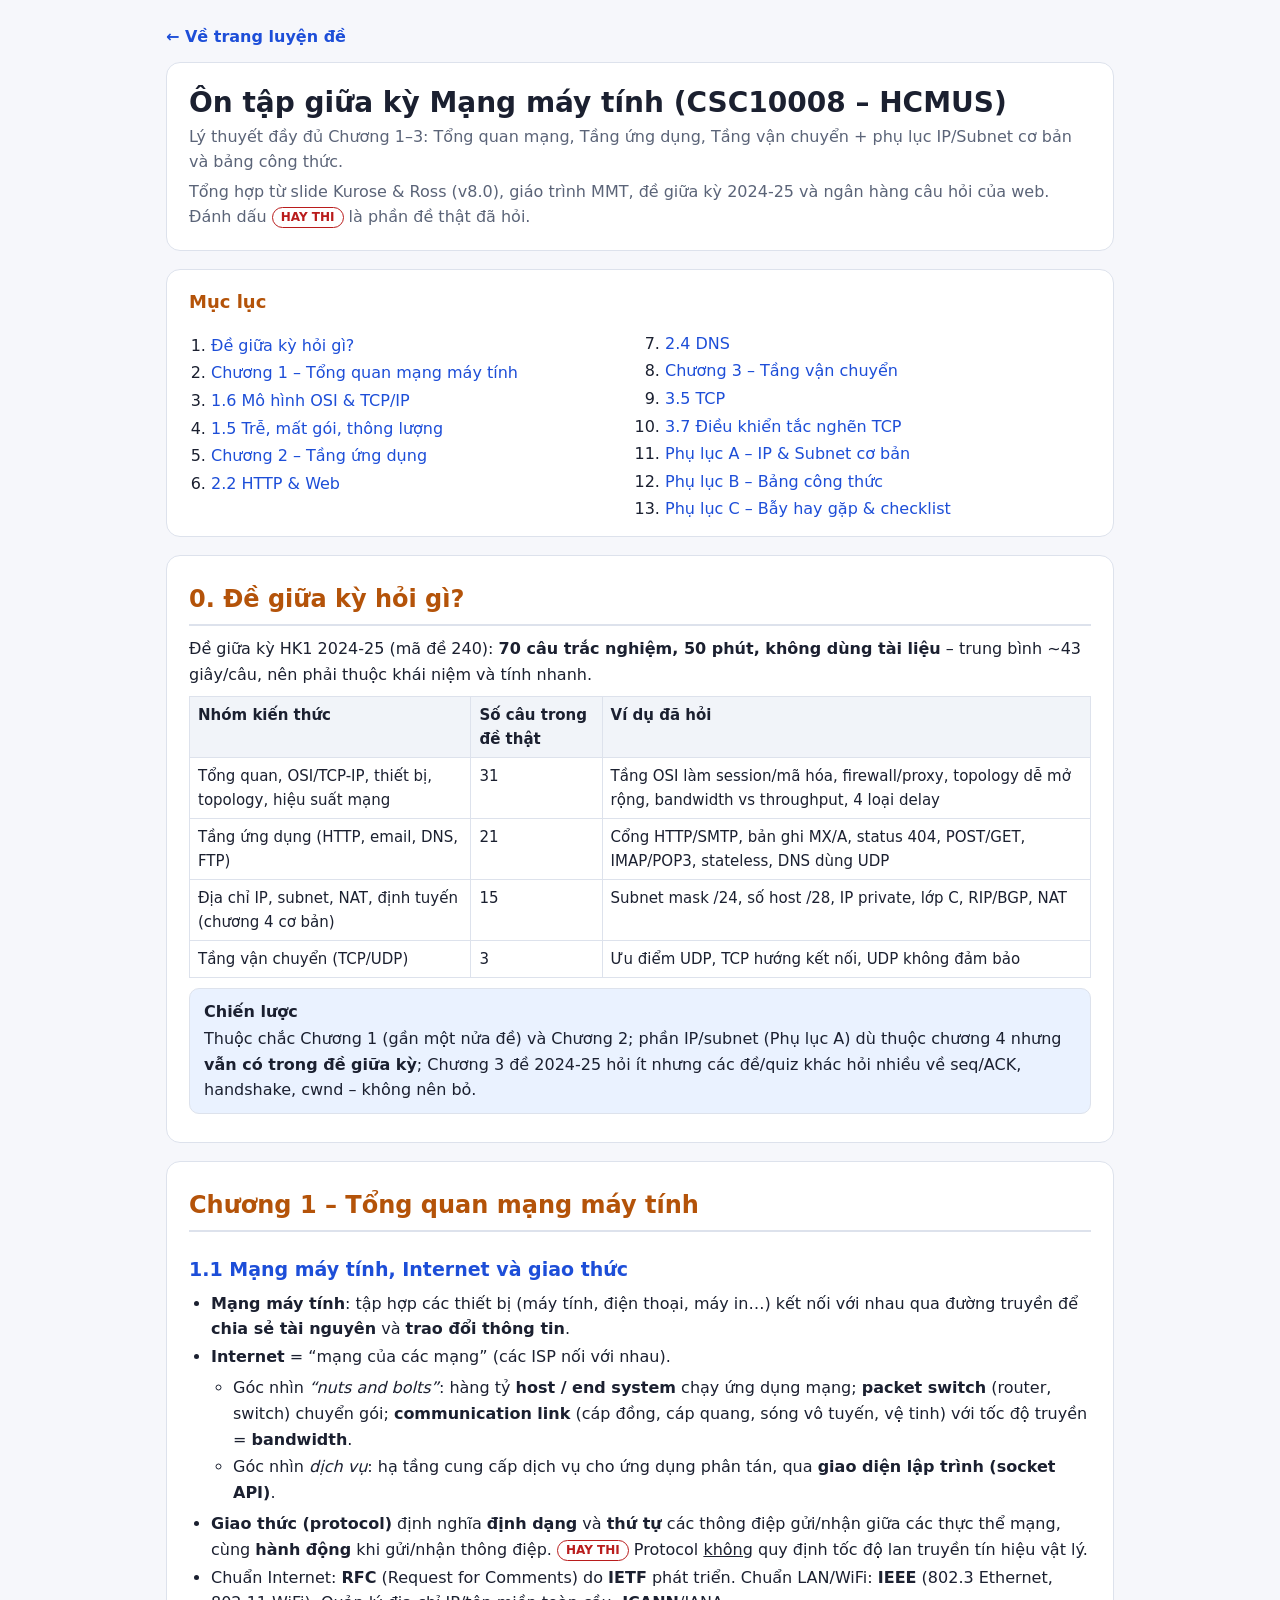
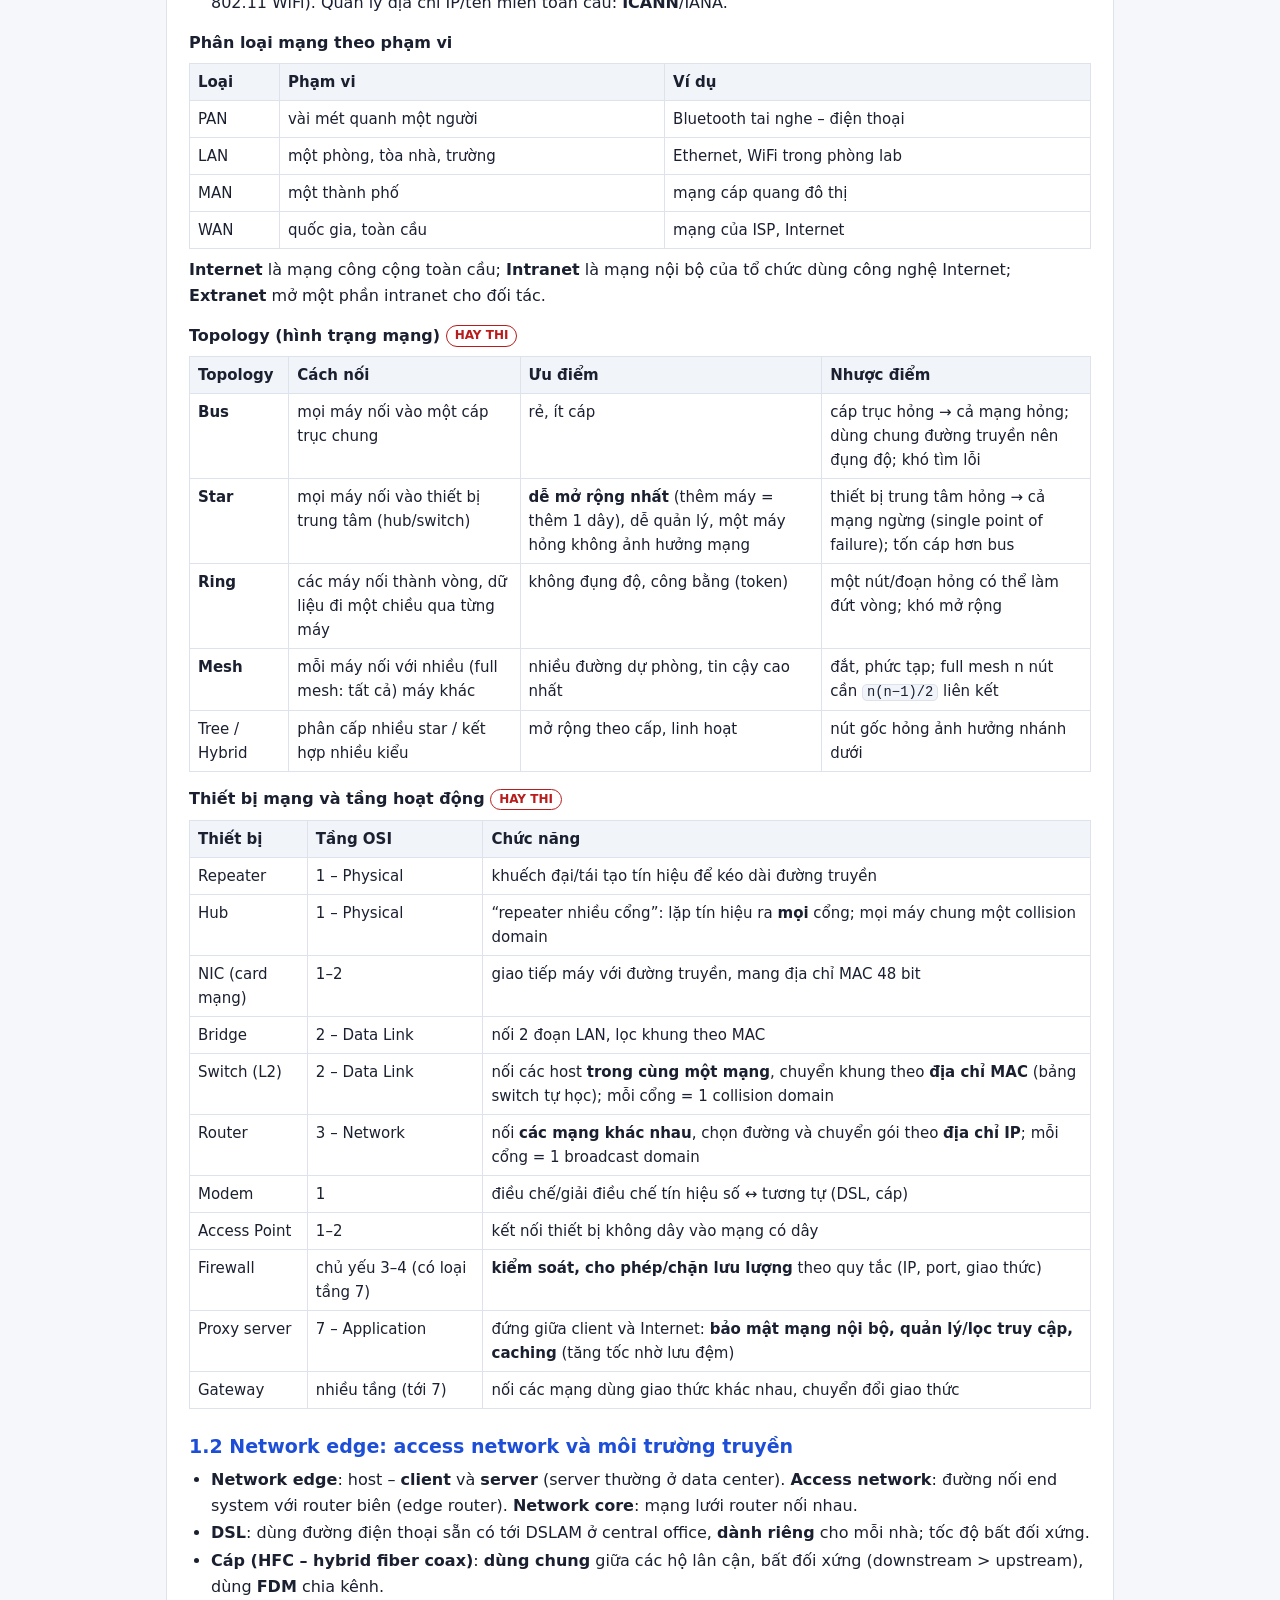
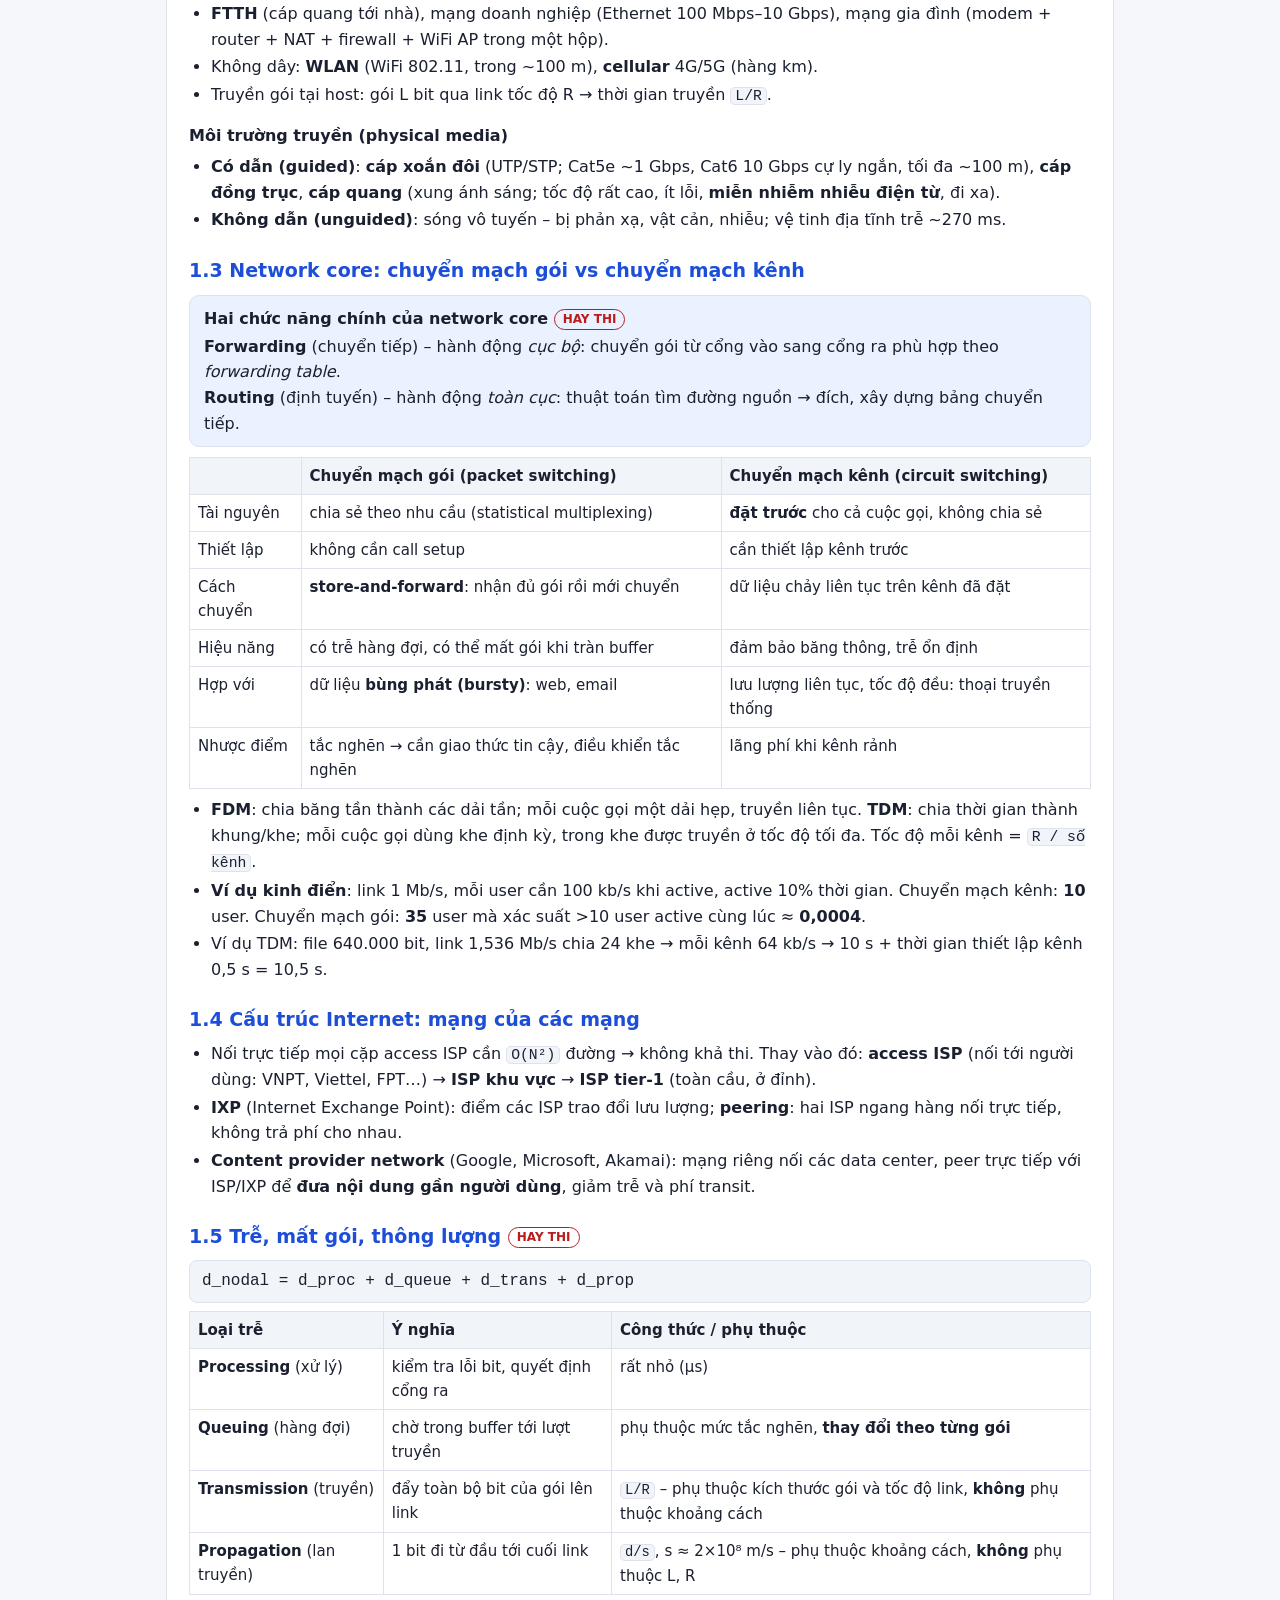
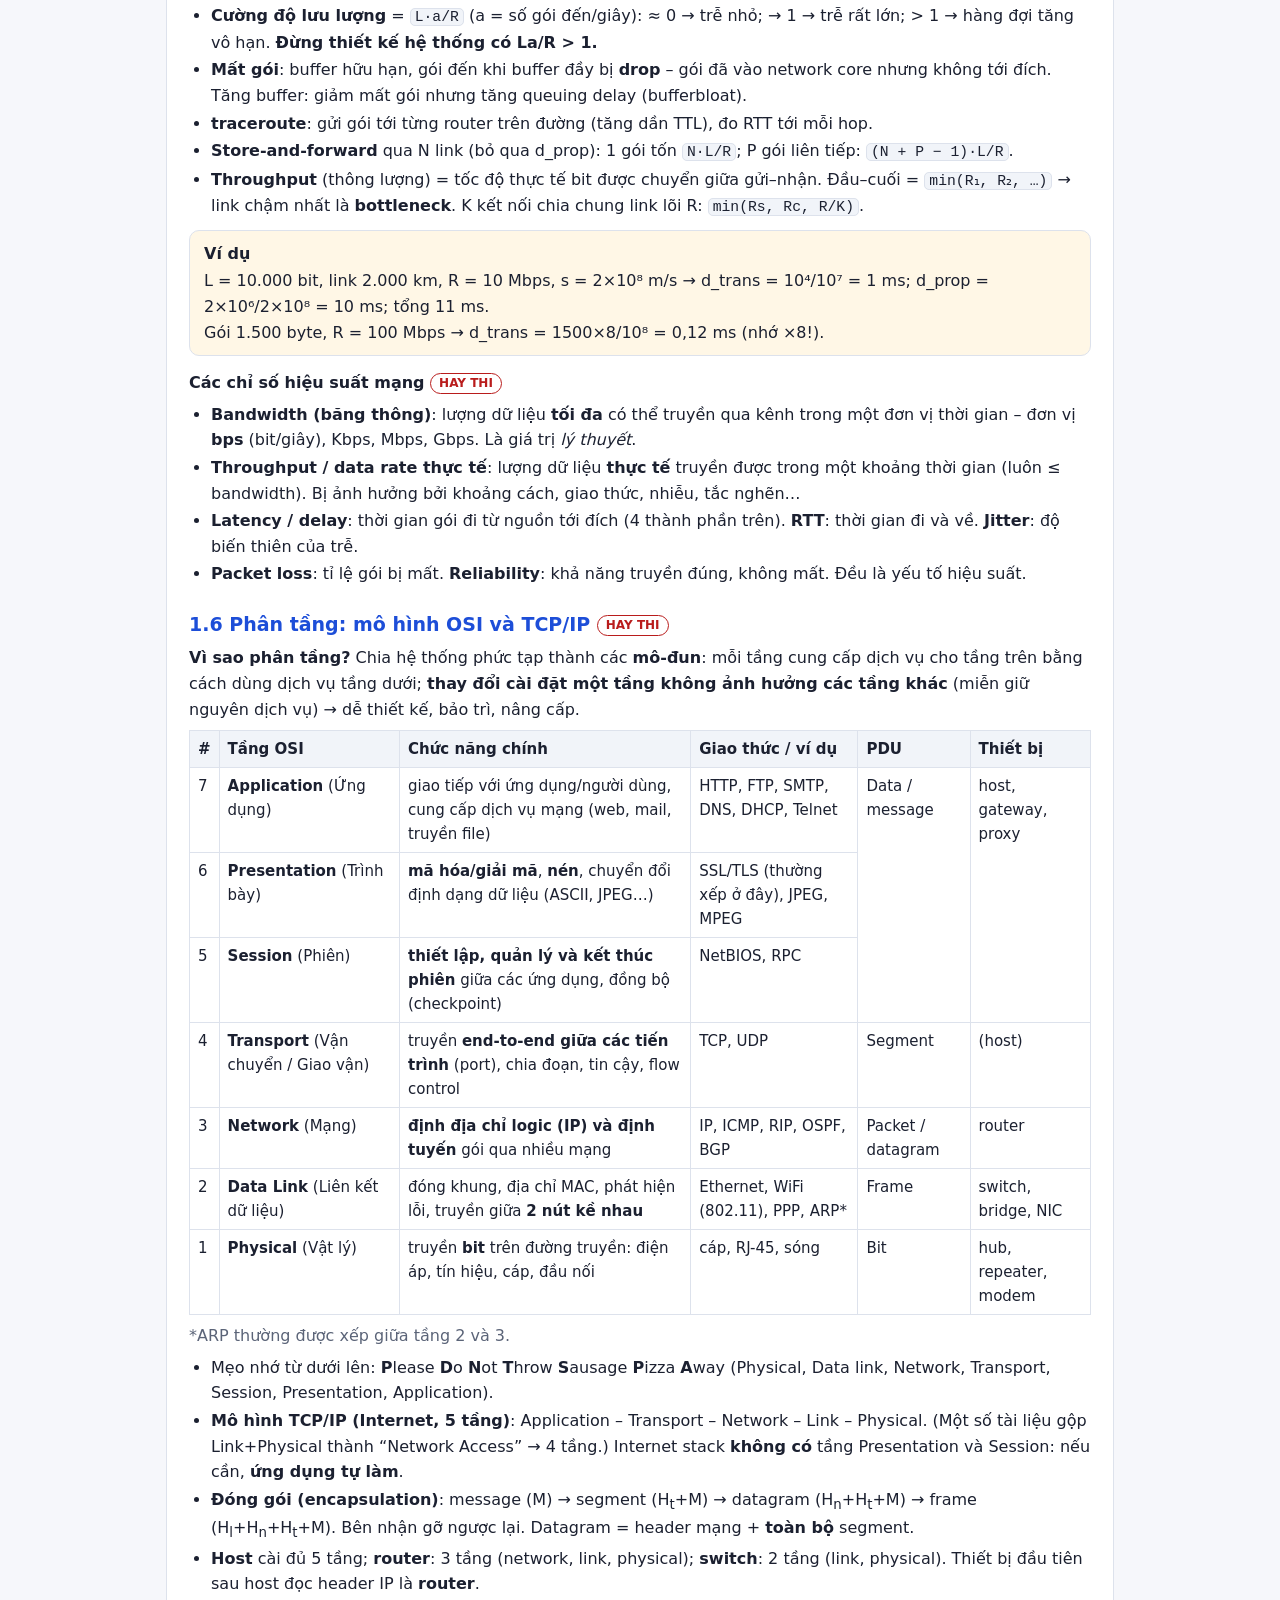
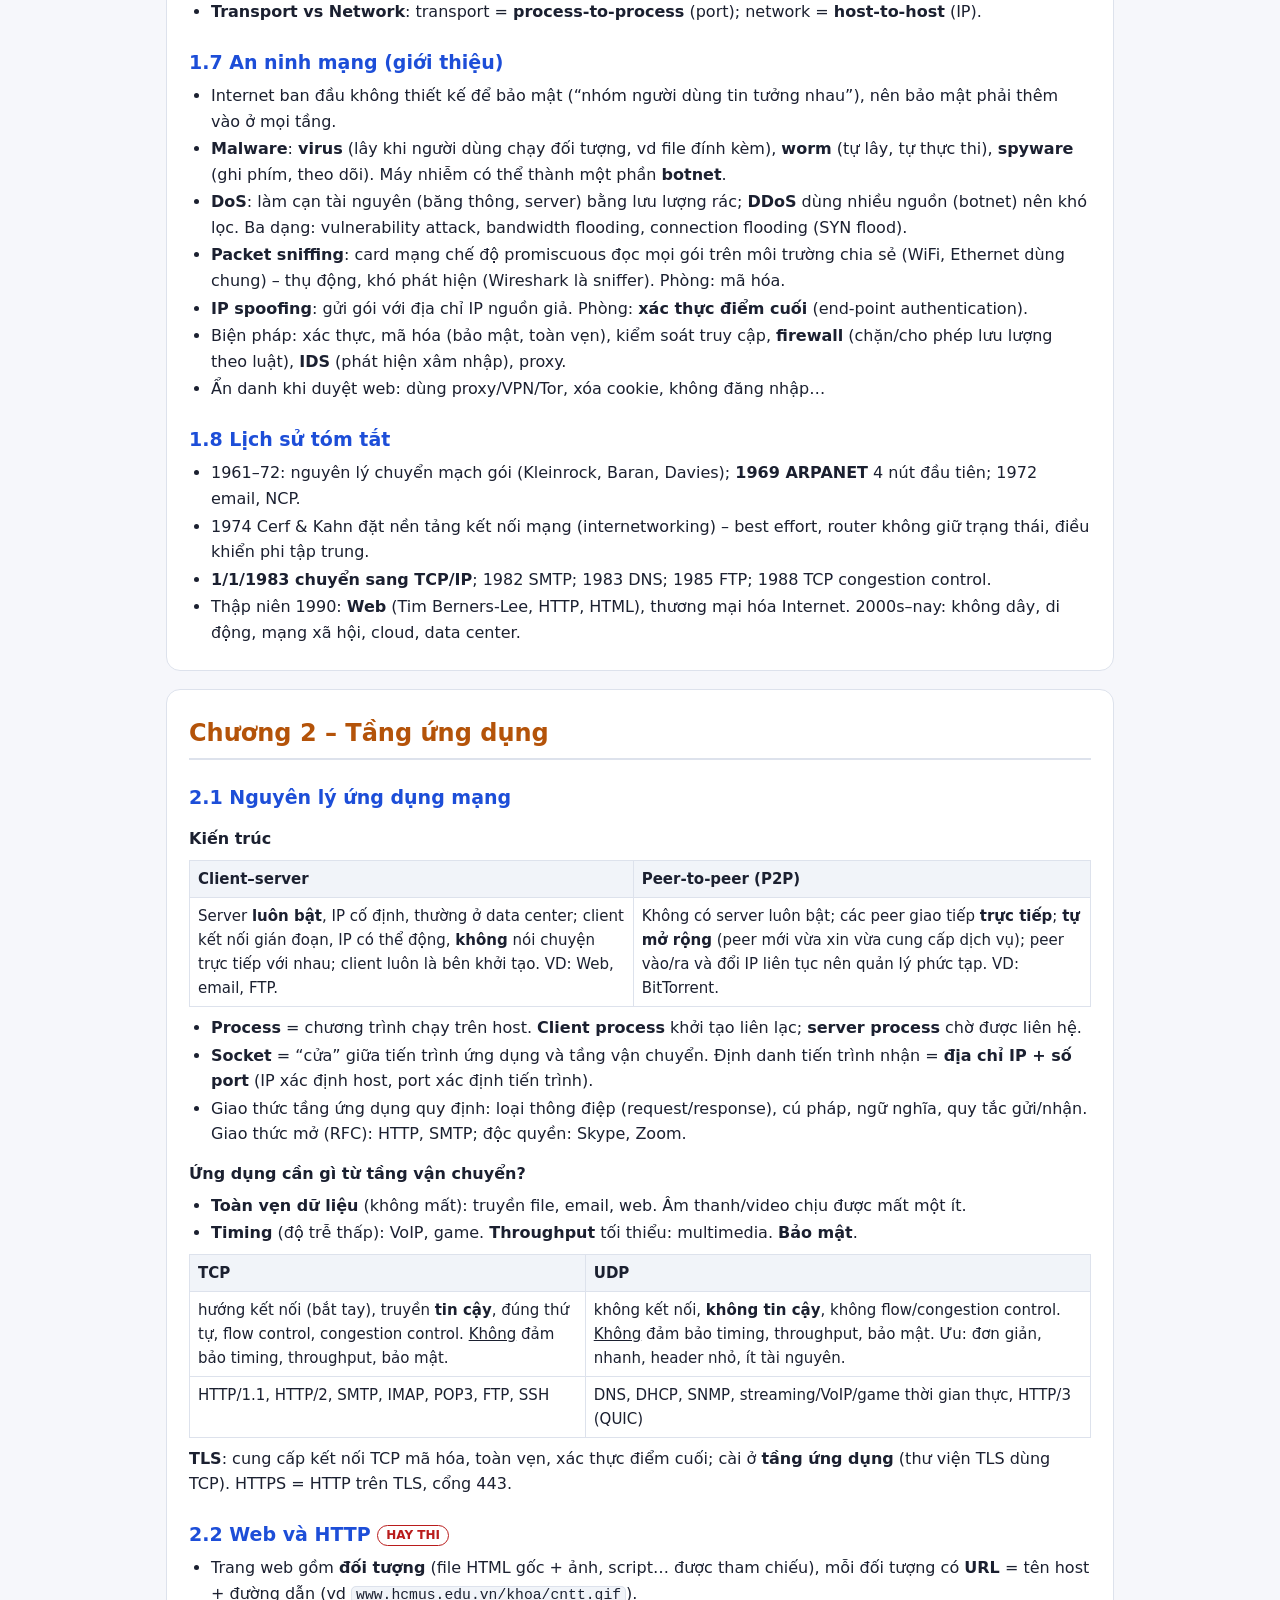
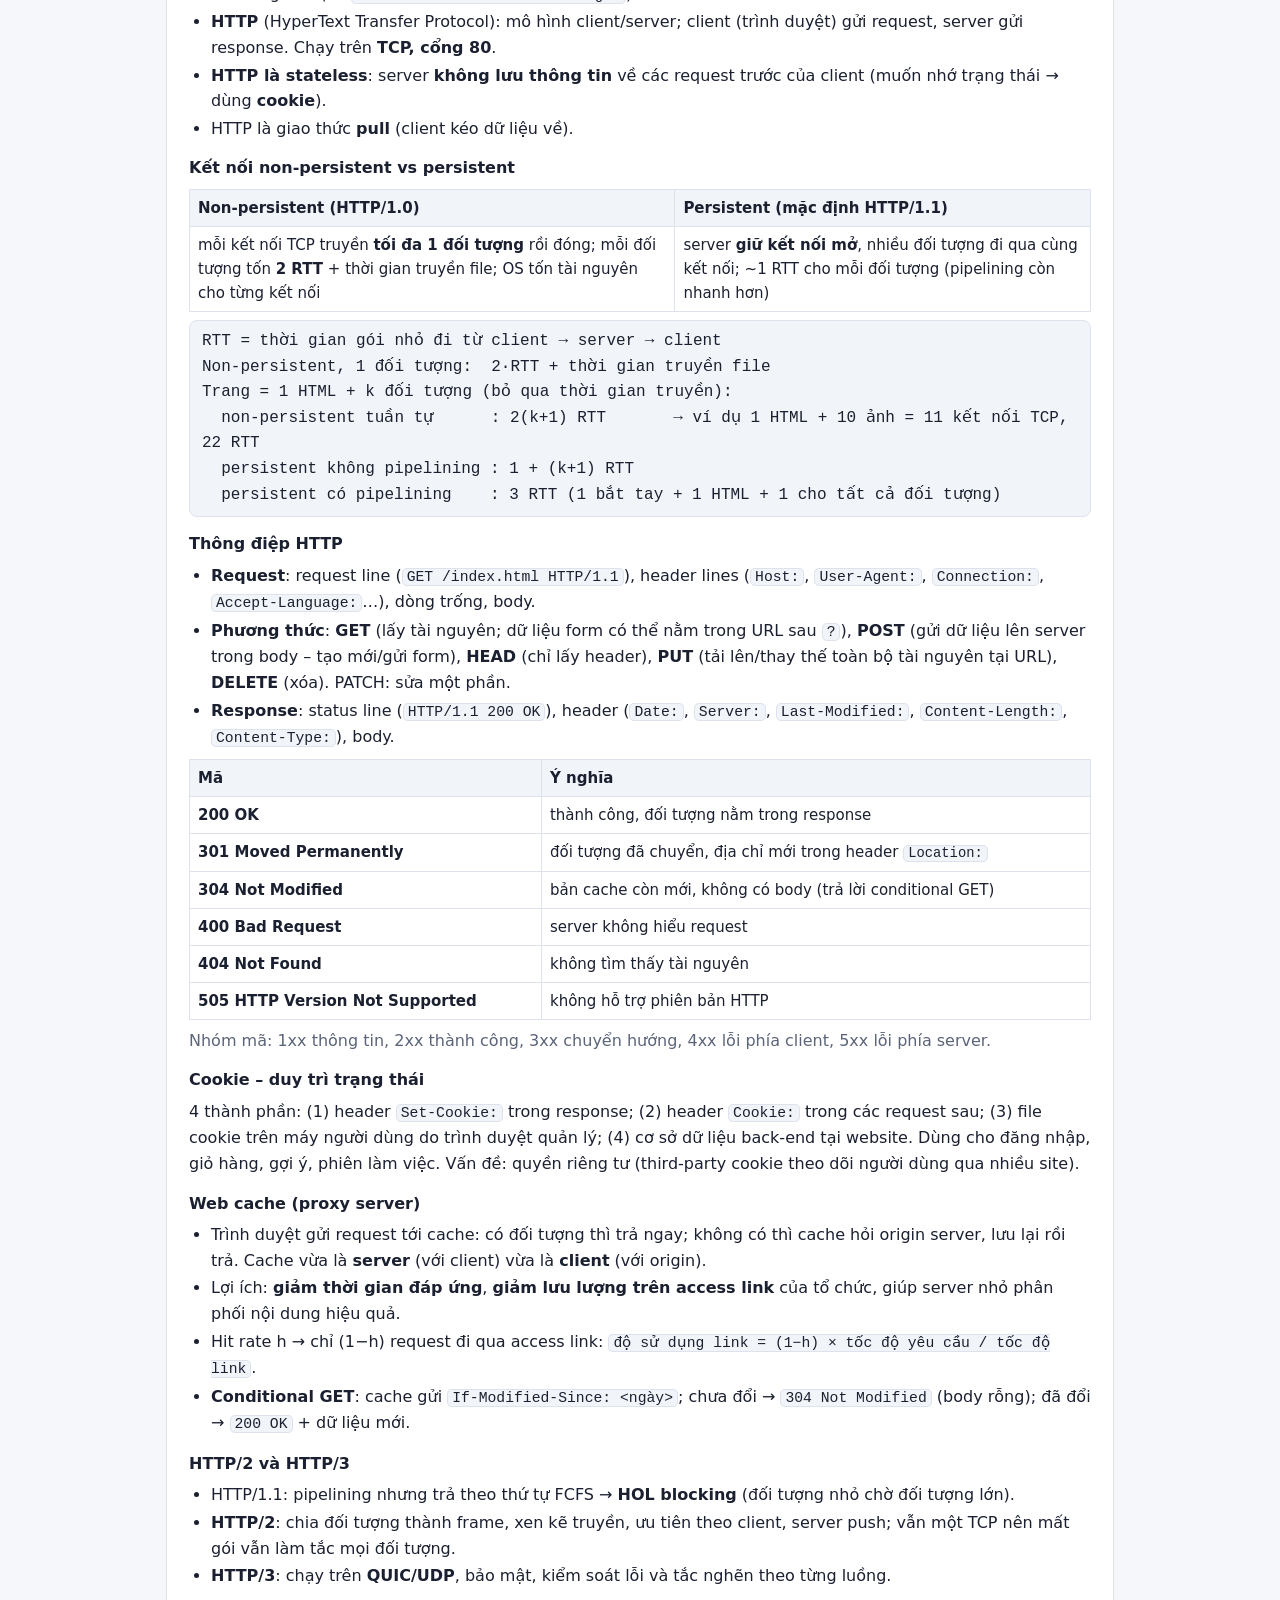
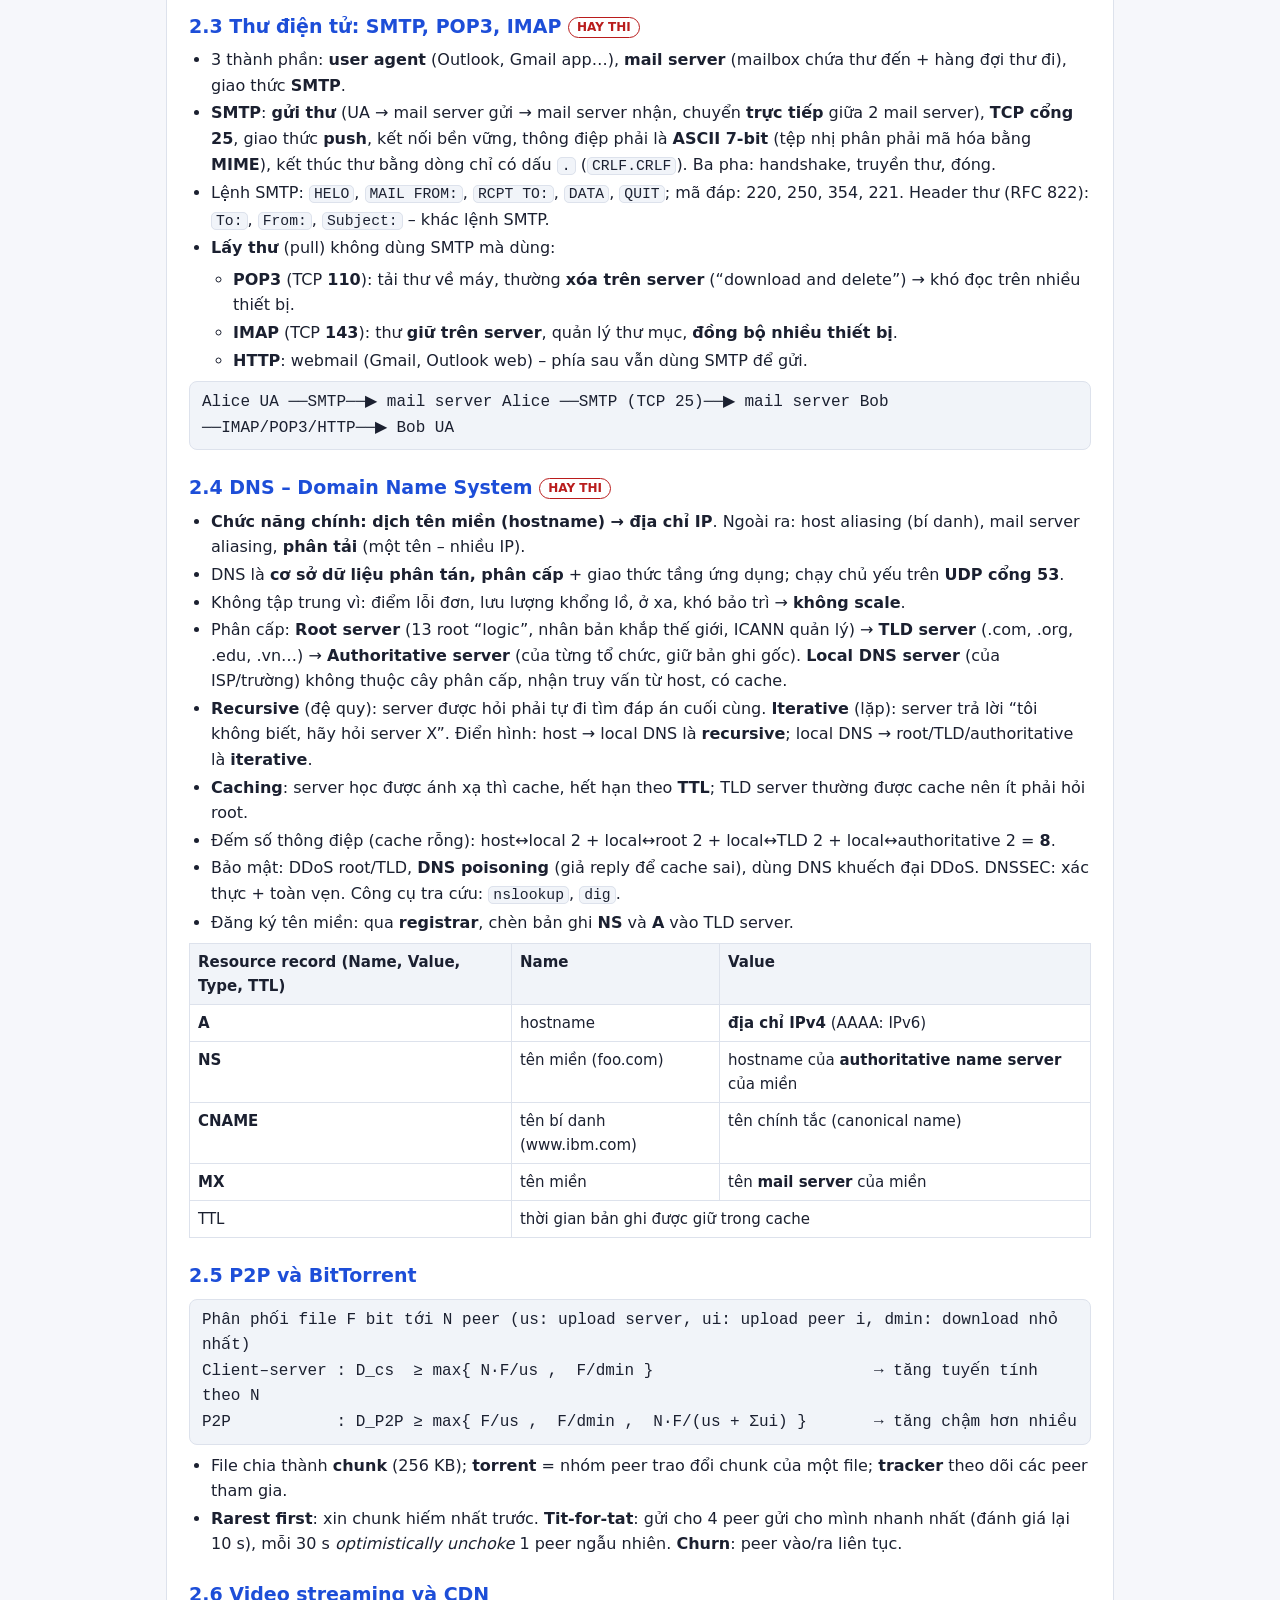
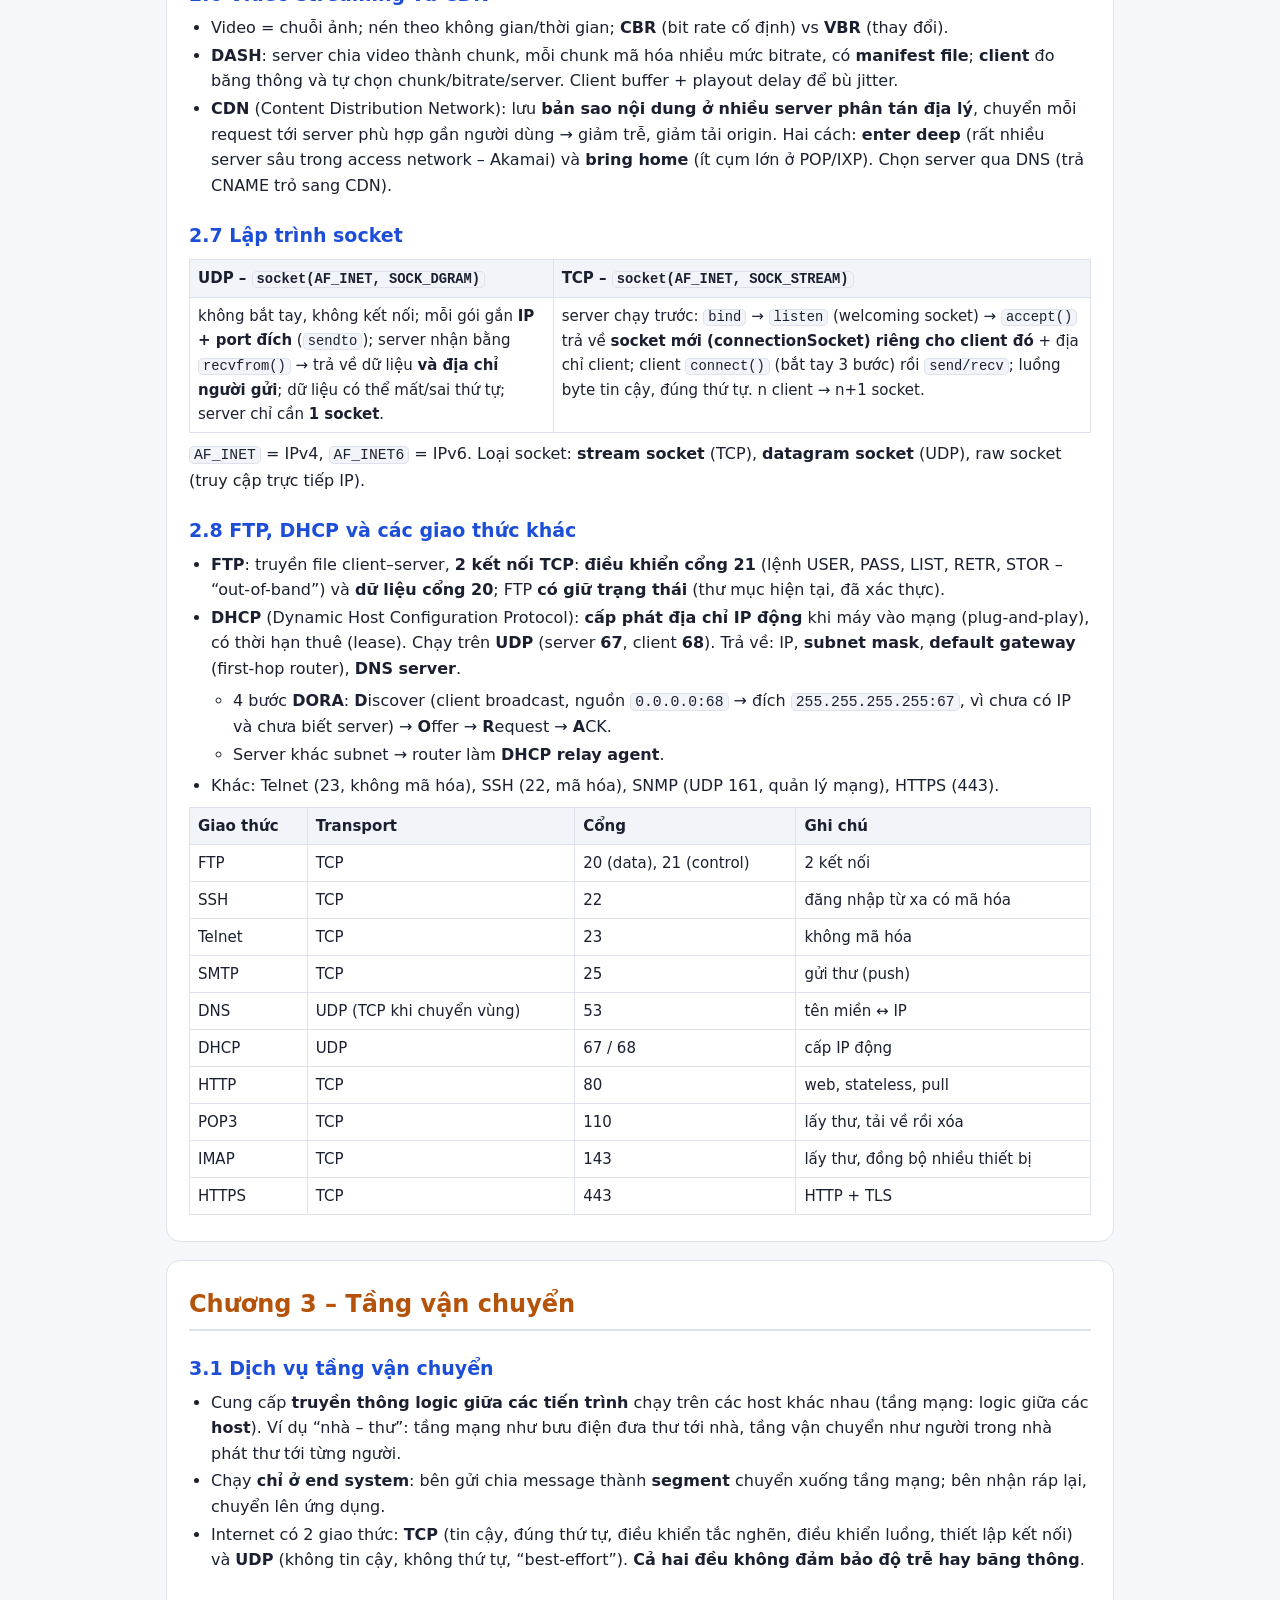
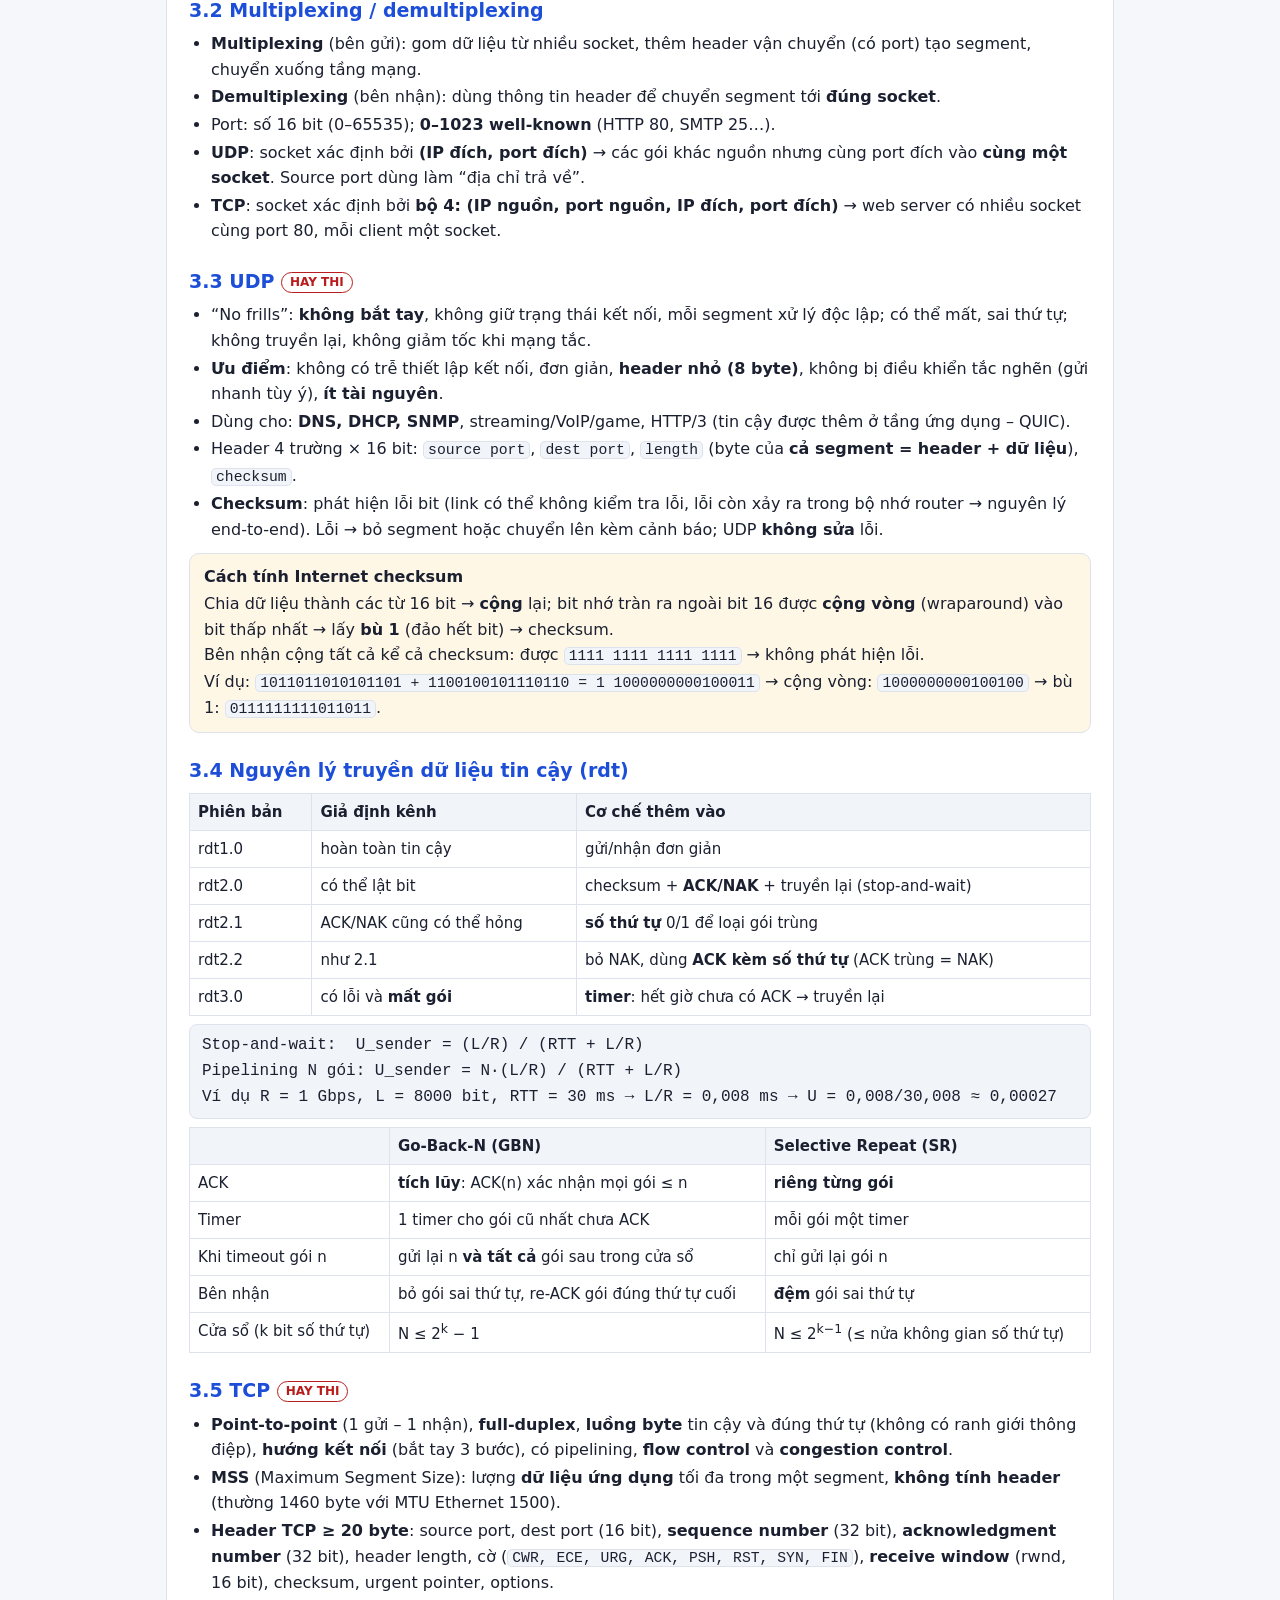
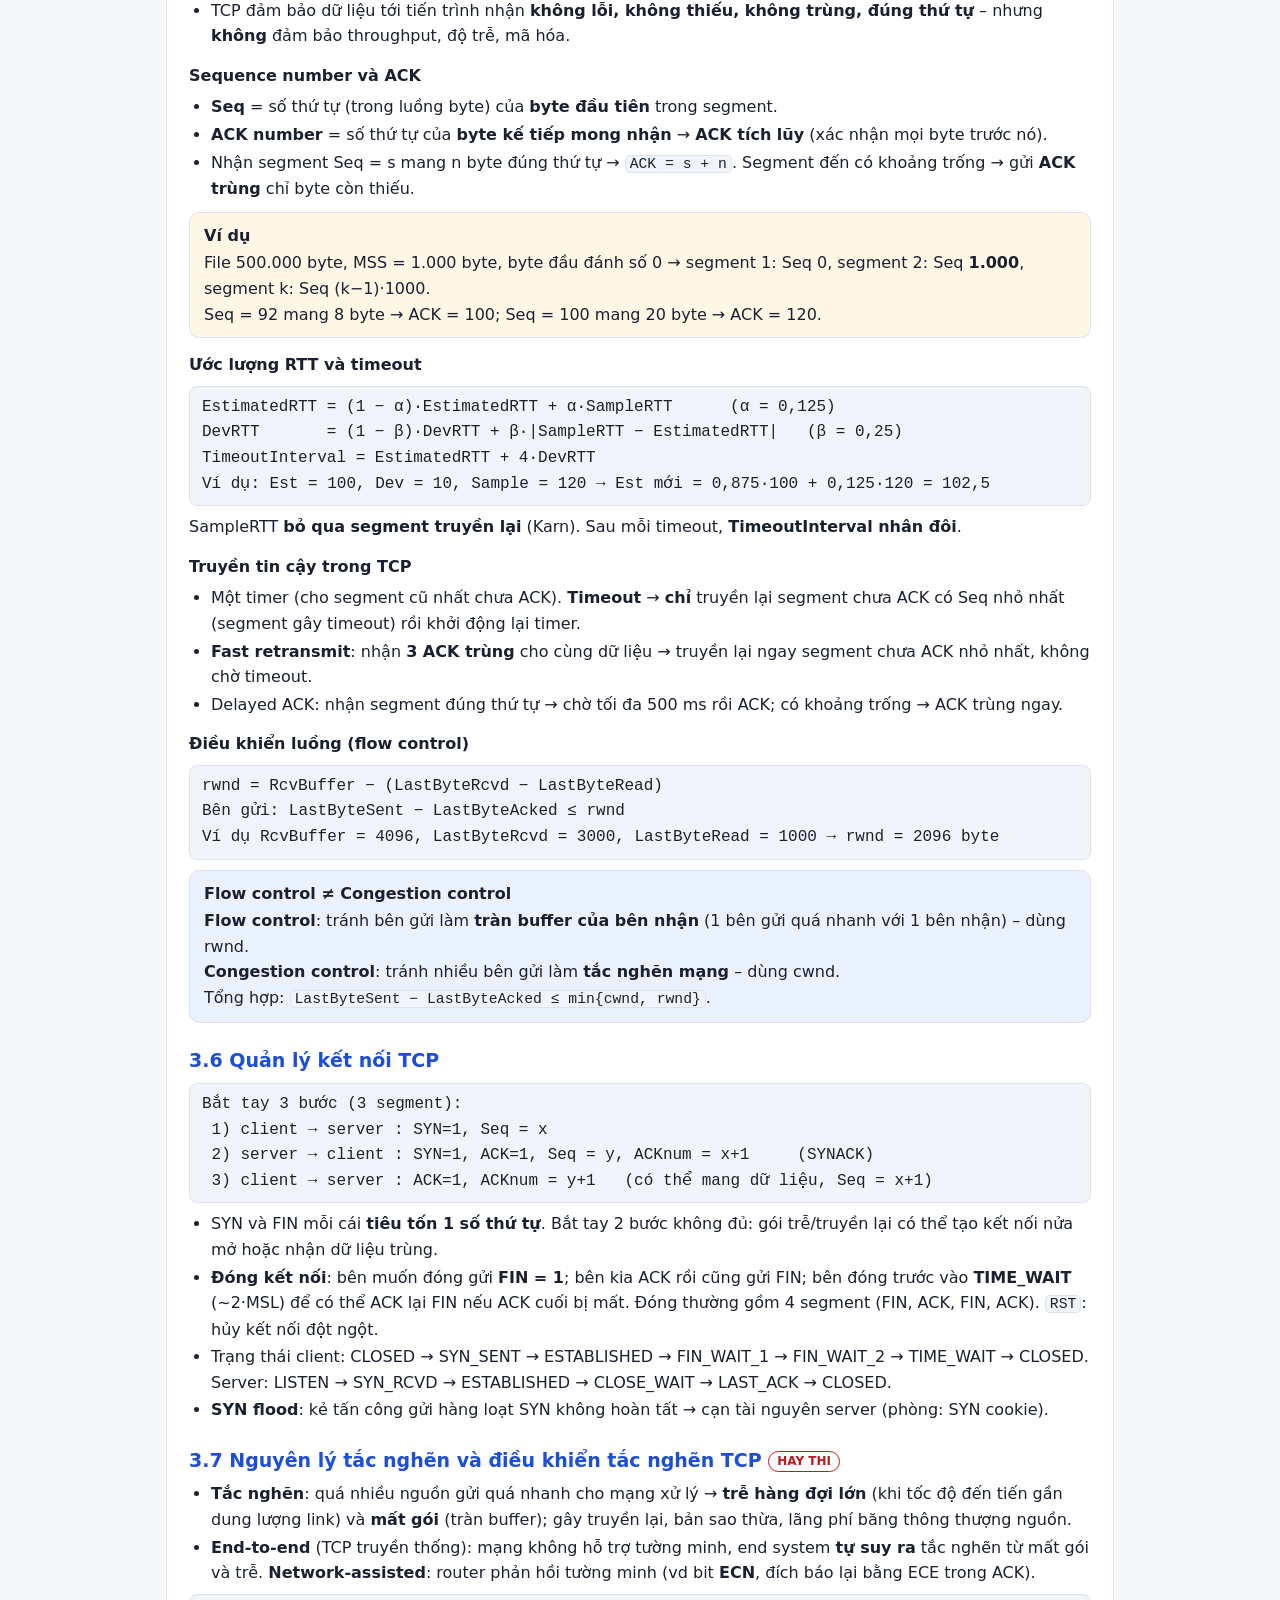
==== on-tap-giua-ky.html @ affc2a2a "Them tai lieu on tap giua ky chuong 1-3 va the mo trong tab Giao trinh Co-Authored-By: Claude Opus 5" ====
<!doctype html>
<html lang="vi">
<head>
<meta charset="utf-8">
<meta name="viewport" content="width=device-width, initial-scale=1">
<title>Ôn tập giữa kỳ Mạng máy tính</title>
<style>
:root {
  --bg: #f6f7fb; --paper: #fff; --ink: #1b2030; --mut: #5b6478; --line: #dde2ec;
  --acc: #b45309; --acc2: #1d4ed8; --ok: #15803d; --bad: #b91c1c; --soft: #f1f4f9; --tip: #fff7e6; --trap: #fdecec; --key: #eaf2ff;
}
@media (prefers-color-scheme: dark) {
  :root:not([data-theme="light"]) {
    --bg: #0b0f18; --paper: #111724; --ink: #e6e9f0; --mut: #9aa3b5; --line: #263044;
    --acc: #f5b54a; --acc2: #7fb0ff; --ok: #4ade80; --bad: #f87171; --soft: #172033; --tip: #2a2213; --trap: #2b1618; --key: #13213a;
  }
}
* { box-sizing: border-box; }
body { margin: 0; background: var(--bg); color: var(--ink); font: 16px/1.6 "Segoe UI", system-ui, -apple-system, Roboto, Arial, sans-serif; }
.wrap { max-width: 980px; margin: 0 auto; padding: 24px 16px 64px; }
header.cover { background: var(--paper); border: 1px solid var(--line); border-radius: 14px; padding: 22px 22px 16px; margin-bottom: 18px; }
header.cover h1 { margin: 0 0 4px; font-size: 28px; line-height: 1.25; }
header.cover p { margin: 4px 0; color: var(--mut); }
.back { display: inline-block; margin-bottom: 12px; color: var(--acc2); text-decoration: none; font-weight: 600; }
nav.toc { background: var(--paper); border: 1px solid var(--line); border-radius: 14px; padding: 14px 22px; margin-bottom: 18px; }
nav.toc h2 { margin: 4px 0 8px; font-size: 18px; border: 0; }
nav.toc ol { margin: 0; padding-left: 22px; columns: 2; column-gap: 28px; }
nav.toc li { break-inside: avoid; margin: 2px 0; }
nav.toc a { color: var(--acc2); text-decoration: none; }
section.ch { background: var(--paper); border: 1px solid var(--line); border-radius: 14px; padding: 6px 22px 18px; margin-bottom: 18px; }
h2 { font-size: 24px; color: var(--acc); border-bottom: 2px solid var(--line); padding-bottom: 6px; margin: 18px 0 10px; }
h3 { font-size: 19px; margin: 22px 0 6px; color: var(--acc2); }
h4 { font-size: 16px; margin: 14px 0 4px; }
p { margin: 6px 0; }
ul, ol { margin: 6px 0; padding-left: 22px; }
li { margin: 2px 0; }
code { font-family: Consolas, "Cascadia Mono", monospace; font-size: .92em; background: var(--soft); border: 1px solid var(--line); border-radius: 5px; padding: 0 4px; overflow-wrap: anywhere; }
.box { border-radius: 10px; padding: 10px 14px; margin: 10px 0; border: 1px solid var(--line); }
.box > b:first-child { display: block; margin-bottom: 2px; }
.tip { background: var(--tip); }
.trap { background: var(--trap); }
.key { background: var(--key); }
.f { font-family: Consolas, "Cascadia Mono", monospace; background: var(--soft); border: 1px solid var(--line); border-radius: 8px; padding: 8px 12px; margin: 8px 0; white-space: pre-wrap; overflow-wrap: anywhere; }
.tw { overflow-x: auto; margin: 8px 0; }
table { border-collapse: collapse; width: 100%; font-size: 15px; }
th, td { border: 1px solid var(--line); padding: 6px 8px; text-align: left; vertical-align: top; }
th { background: var(--soft); }
.mut { color: var(--mut); }
.tag { display: inline-block; font-size: 12px; font-weight: 700; border-radius: 999px; padding: 0 8px; border: 1px solid var(--line); background: var(--soft); color: var(--mut); vertical-align: middle; }
.hot { color: var(--bad); border-color: var(--bad); background: transparent; }
@media (max-width: 640px) { nav.toc ol { columns: 1; } header.cover h1 { font-size: 23px; } h2 { font-size: 21px; } section.ch, header.cover, nav.toc { padding-left: 14px; padding-right: 14px; } }
@media print {
  :root { --bg: #fff; --paper: #fff; --ink: #000; --mut: #444; --line: #bbb; --soft: #f3f3f3; --tip: #fff8e8; --trap: #fdeeee; --key: #eef4ff; --acc: #8a3d00; --acc2: #1d3f9e; }
  body { font-size: 12.5px; }
  .wrap { max-width: none; padding: 0; }
  .back { display: none; }
  section.ch, header.cover, nav.toc { border: 0; padding: 0; margin: 0 0 10px; }
  section.ch:not(#de) { break-before: page; }
  h3, h4 { break-after: avoid; }
  .box, .f, tr { break-inside: avoid; }
  thead, th { break-after: avoid; }
}
</style>
</head>
<body>
<div class="wrap">
<a class="back" href="index.html">← Về trang luyện đề</a>
<header class="cover">
  <h1>Ôn tập giữa kỳ Mạng máy tính (CSC10008 – HCMUS)</h1>
  <p>Lý thuyết đầy đủ Chương 1–3: Tổng quan mạng, Tầng ứng dụng, Tầng vận chuyển + phụ lục IP/Subnet cơ bản và bảng công thức.</p>
  <p class="mut">Tổng hợp từ slide Kurose &amp; Ross (v8.0), giáo trình MMT, đề giữa kỳ 2024-25 và ngân hàng câu hỏi của web. Đánh dấu <span class="tag hot">HAY THI</span> là phần đề thật đã hỏi.</p>
</header>

<nav class="toc">
<h2>Mục lục</h2>
<ol>
  <li><a href="#de">Đề giữa kỳ hỏi gì?</a></li>
  <li><a href="#c1">Chương 1 – Tổng quan mạng máy tính</a></li>
  <li><a href="#c1-osi">1.6 Mô hình OSI &amp; TCP/IP</a></li>
  <li><a href="#c1-delay">1.5 Trễ, mất gói, thông lượng</a></li>
  <li><a href="#c2">Chương 2 – Tầng ứng dụng</a></li>
  <li><a href="#c2-http">2.2 HTTP &amp; Web</a></li>
  <li><a href="#c2-dns">2.4 DNS</a></li>
  <li><a href="#c3">Chương 3 – Tầng vận chuyển</a></li>
  <li><a href="#c3-tcp">3.5 TCP</a></li>
  <li><a href="#c3-cc">3.7 Điều khiển tắc nghẽn TCP</a></li>
  <li><a href="#pl-ip">Phụ lục A – IP &amp; Subnet cơ bản</a></li>
  <li><a href="#pl-cong">Phụ lục B – Bảng công thức</a></li>
  <li><a href="#pl-bay">Phụ lục C – Bẫy hay gặp &amp; checklist</a></li>
</ol>
</nav>

<!-- ===================================================== -->
<section class="ch" id="de">
<h2>0. Đề giữa kỳ hỏi gì?</h2>
<p>Đề giữa kỳ HK1 2024-25 (mã đề 240): <b>70 câu trắc nghiệm, 50 phút, không dùng tài liệu</b> – trung bình ~43 giây/câu, nên phải thuộc khái niệm và tính nhanh.</p>
<div class="tw"><table>
<tr><th>Nhóm kiến thức</th><th>Số câu trong đề thật</th><th>Ví dụ đã hỏi</th></tr>
<tr><td>Tổng quan, OSI/TCP-IP, thiết bị, topology, hiệu suất mạng</td><td>31</td><td>Tầng OSI làm session/mã hóa, firewall/proxy, topology dễ mở rộng, bandwidth vs throughput, 4 loại delay</td></tr>
<tr><td>Tầng ứng dụng (HTTP, email, DNS, FTP)</td><td>21</td><td>Cổng HTTP/SMTP, bản ghi MX/A, status 404, POST/GET, IMAP/POP3, stateless, DNS dùng UDP</td></tr>
<tr><td>Địa chỉ IP, subnet, NAT, định tuyến (chương 4 cơ bản)</td><td>15</td><td>Subnet mask /24, số host /28, IP private, lớp C, RIP/BGP, NAT</td></tr>
<tr><td>Tầng vận chuyển (TCP/UDP)</td><td>3</td><td>Ưu điểm UDP, TCP hướng kết nối, UDP không đảm bảo</td></tr>
</table></div>
<div class="box key"><b>Chiến lược</b>Thuộc chắc Chương 1 (gần một nửa đề) và Chương 2; phần IP/subnet (Phụ lục A) dù thuộc chương 4 nhưng <b>vẫn có trong đề giữa kỳ</b>; Chương 3 đề 2024-25 hỏi ít nhưng các đề/quiz khác hỏi nhiều về seq/ACK, handshake, cwnd – không nên bỏ.</div>
</section>

<!-- ===================================================== -->
<section class="ch" id="c1">
<h2>Chương 1 – Tổng quan mạng máy tính</h2>

<h3>1.1 Mạng máy tính, Internet và giao thức</h3>
<ul>
  <li><b>Mạng máy tính</b>: tập hợp các thiết bị (máy tính, điện thoại, máy in…) kết nối với nhau qua đường truyền để <b>chia sẻ tài nguyên</b> và <b>trao đổi thông tin</b>.</li>
  <li><b>Internet</b> = “mạng của các mạng” (các ISP nối với nhau).
    <ul>
      <li>Góc nhìn <i>“nuts and bolts”</i>: hàng tỷ <b>host / end system</b> chạy ứng dụng mạng; <b>packet switch</b> (router, switch) chuyển gói; <b>communication link</b> (cáp đồng, cáp quang, sóng vô tuyến, vệ tinh) với tốc độ truyền = <b>bandwidth</b>.</li>
      <li>Góc nhìn <i>dịch vụ</i>: hạ tầng cung cấp dịch vụ cho ứng dụng phân tán, qua <b>giao diện lập trình (socket API)</b>.</li>
    </ul>
  </li>
  <li><b>Giao thức (protocol)</b> định nghĩa <b>định dạng</b> và <b>thứ tự</b> các thông điệp gửi/nhận giữa các thực thể mạng, cùng <b>hành động</b> khi gửi/nhận thông điệp. <span class="tag hot">HAY THI</span> Protocol <u>không</u> quy định tốc độ lan truyền tín hiệu vật lý.</li>
  <li>Chuẩn Internet: <b>RFC</b> (Request for Comments) do <b>IETF</b> phát triển. Chuẩn LAN/WiFi: <b>IEEE</b> (802.3 Ethernet, 802.11 WiFi). Quản lý địa chỉ IP/tên miền toàn cầu: <b>ICANN</b>/IANA.</li>
</ul>

<h4>Phân loại mạng theo phạm vi</h4>
<div class="tw"><table>
<tr><th>Loại</th><th>Phạm vi</th><th>Ví dụ</th></tr>
<tr><td>PAN</td><td>vài mét quanh một người</td><td>Bluetooth tai nghe – điện thoại</td></tr>
<tr><td>LAN</td><td>một phòng, tòa nhà, trường</td><td>Ethernet, WiFi trong phòng lab</td></tr>
<tr><td>MAN</td><td>một thành phố</td><td>mạng cáp quang đô thị</td></tr>
<tr><td>WAN</td><td>quốc gia, toàn cầu</td><td>mạng của ISP, Internet</td></tr>
</table></div>
<p><b>Internet</b> là mạng công cộng toàn cầu; <b>Intranet</b> là mạng nội bộ của tổ chức dùng công nghệ Internet; <b>Extranet</b> mở một phần intranet cho đối tác.</p>

<h4>Topology (hình trạng mạng) <span class="tag hot">HAY THI</span></h4>
<div class="tw"><table>
<tr><th>Topology</th><th>Cách nối</th><th>Ưu điểm</th><th>Nhược điểm</th></tr>
<tr><td><b>Bus</b></td><td>mọi máy nối vào một cáp trục chung</td><td>rẻ, ít cáp</td><td>cáp trục hỏng → cả mạng hỏng; dùng chung đường truyền nên đụng độ; khó tìm lỗi</td></tr>
<tr><td><b>Star</b></td><td>mọi máy nối vào thiết bị trung tâm (hub/switch)</td><td><b>dễ mở rộng nhất</b> (thêm máy = thêm 1 dây), dễ quản lý, một máy hỏng không ảnh hưởng mạng</td><td>thiết bị trung tâm hỏng → cả mạng ngừng (single point of failure); tốn cáp hơn bus</td></tr>
<tr><td><b>Ring</b></td><td>các máy nối thành vòng, dữ liệu đi một chiều qua từng máy</td><td>không đụng độ, công bằng (token)</td><td>một nút/đoạn hỏng có thể làm đứt vòng; khó mở rộng</td></tr>
<tr><td><b>Mesh</b></td><td>mỗi máy nối với nhiều (full mesh: tất cả) máy khác</td><td>nhiều đường dự phòng, tin cậy cao nhất</td><td>đắt, phức tạp; full mesh n nút cần <code>n(n−1)/2</code> liên kết</td></tr>
<tr><td>Tree / Hybrid</td><td>phân cấp nhiều star / kết hợp nhiều kiểu</td><td>mở rộng theo cấp, linh hoạt</td><td>nút gốc hỏng ảnh hưởng nhánh dưới</td></tr>
</table></div>

<h4>Thiết bị mạng và tầng hoạt động <span class="tag hot">HAY THI</span></h4>
<div class="tw"><table>
<tr><th>Thiết bị</th><th>Tầng OSI</th><th>Chức năng</th></tr>
<tr><td>Repeater</td><td>1 – Physical</td><td>khuếch đại/tái tạo tín hiệu để kéo dài đường truyền</td></tr>
<tr><td>Hub</td><td>1 – Physical</td><td>“repeater nhiều cổng”: lặp tín hiệu ra <b>mọi</b> cổng; mọi máy chung một collision domain</td></tr>
<tr><td>NIC (card mạng)</td><td>1–2</td><td>giao tiếp máy với đường truyền, mang địa chỉ MAC 48 bit</td></tr>
<tr><td>Bridge</td><td>2 – Data Link</td><td>nối 2 đoạn LAN, lọc khung theo MAC</td></tr>
<tr><td>Switch (L2)</td><td>2 – Data Link</td><td>nối các host <b>trong cùng một mạng</b>, chuyển khung theo <b>địa chỉ MAC</b> (bảng switch tự học); mỗi cổng = 1 collision domain</td></tr>
<tr><td>Router</td><td>3 – Network</td><td>nối <b>các mạng khác nhau</b>, chọn đường và chuyển gói theo <b>địa chỉ IP</b>; mỗi cổng = 1 broadcast domain</td></tr>
<tr><td>Modem</td><td>1</td><td>điều chế/giải điều chế tín hiệu số ↔ tương tự (DSL, cáp)</td></tr>
<tr><td>Access Point</td><td>1–2</td><td>kết nối thiết bị không dây vào mạng có dây</td></tr>
<tr><td>Firewall</td><td>chủ yếu 3–4 (có loại tầng 7)</td><td><b>kiểm soát, cho phép/chặn lưu lượng</b> theo quy tắc (IP, port, giao thức)</td></tr>
<tr><td>Proxy server</td><td>7 – Application</td><td>đứng giữa client và Internet: <b>bảo mật mạng nội bộ, quản lý/lọc truy cập, caching</b> (tăng tốc nhờ lưu đệm)</td></tr>
<tr><td>Gateway</td><td>nhiều tầng (tới 7)</td><td>nối các mạng dùng giao thức khác nhau, chuyển đổi giao thức</td></tr>
</table></div>

<h3>1.2 Network edge: access network và môi trường truyền</h3>
<ul>
  <li><b>Network edge</b>: host – <b>client</b> và <b>server</b> (server thường ở data center). <b>Access network</b>: đường nối end system với router biên (edge router). <b>Network core</b>: mạng lưới router nối nhau.</li>
  <li><b>DSL</b>: dùng đường điện thoại sẵn có tới DSLAM ở central office, <b>dành riêng</b> cho mỗi nhà; tốc độ bất đối xứng.</li>
  <li><b>Cáp (HFC – hybrid fiber coax)</b>: <b>dùng chung</b> giữa các hộ lân cận, bất đối xứng (downstream &gt; upstream), dùng <b>FDM</b> chia kênh.</li>
  <li><b>FTTH</b> (cáp quang tới nhà), mạng doanh nghiệp (Ethernet 100 Mbps–10 Gbps), mạng gia đình (modem + router + NAT + firewall + WiFi AP trong một hộp).</li>
  <li>Không dây: <b>WLAN</b> (WiFi 802.11, trong ~100 m), <b>cellular</b> 4G/5G (hàng km).</li>
  <li>Truyền gói tại host: gói L bit qua link tốc độ R → thời gian truyền <code>L/R</code>.</li>
</ul>
<h4>Môi trường truyền (physical media)</h4>
<ul>
  <li><b>Có dẫn (guided)</b>: <b>cáp xoắn đôi</b> (UTP/STP; Cat5e ~1 Gbps, Cat6 10 Gbps cự ly ngắn, tối đa ~100 m), <b>cáp đồng trục</b>, <b>cáp quang</b> (xung ánh sáng; tốc độ rất cao, ít lỗi, <b>miễn nhiễm nhiễu điện từ</b>, đi xa).</li>
  <li><b>Không dẫn (unguided)</b>: sóng vô tuyến – bị phản xạ, vật cản, nhiễu; vệ tinh địa tĩnh trễ ~270 ms.</li>
</ul>

<h3>1.3 Network core: chuyển mạch gói vs chuyển mạch kênh</h3>
<div class="box key"><b>Hai chức năng chính của network core <span class="tag hot">HAY THI</span></b><b>Forwarding</b> (chuyển tiếp) – hành động <i>cục bộ</i>: chuyển gói từ cổng vào sang cổng ra phù hợp theo <i>forwarding table</i>.<br><b>Routing</b> (định tuyến) – hành động <i>toàn cục</i>: thuật toán tìm đường nguồn → đích, xây dựng bảng chuyển tiếp.</div>
<div class="tw"><table>
<tr><th></th><th>Chuyển mạch gói (packet switching)</th><th>Chuyển mạch kênh (circuit switching)</th></tr>
<tr><td>Tài nguyên</td><td>chia sẻ theo nhu cầu (statistical multiplexing)</td><td><b>đặt trước</b> cho cả cuộc gọi, không chia sẻ</td></tr>
<tr><td>Thiết lập</td><td>không cần call setup</td><td>cần thiết lập kênh trước</td></tr>
<tr><td>Cách chuyển</td><td><b>store-and-forward</b>: nhận đủ gói rồi mới chuyển</td><td>dữ liệu chảy liên tục trên kênh đã đặt</td></tr>
<tr><td>Hiệu năng</td><td>có trễ hàng đợi, có thể mất gói khi tràn buffer</td><td>đảm bảo băng thông, trễ ổn định</td></tr>
<tr><td>Hợp với</td><td>dữ liệu <b>bùng phát (bursty)</b>: web, email</td><td>lưu lượng liên tục, tốc độ đều: thoại truyền thống</td></tr>
<tr><td>Nhược điểm</td><td>tắc nghẽn → cần giao thức tin cậy, điều khiển tắc nghẽn</td><td>lãng phí khi kênh rảnh</td></tr>
</table></div>
<ul>
  <li><b>FDM</b>: chia băng tần thành các dải tần; mỗi cuộc gọi một dải hẹp, truyền liên tục. <b>TDM</b>: chia thời gian thành khung/khe; mỗi cuộc gọi dùng khe định kỳ, trong khe được truyền ở tốc độ tối đa. Tốc độ mỗi kênh = <code>R / số kênh</code>.</li>
  <li><b>Ví dụ kinh điển</b>: link 1 Mb/s, mỗi user cần 100 kb/s khi active, active 10% thời gian. Chuyển mạch kênh: <b>10</b> user. Chuyển mạch gói: <b>35</b> user mà xác suất &gt;10 user active cùng lúc ≈ <b>0,0004</b>.</li>
  <li>Ví dụ TDM: file 640.000 bit, link 1,536 Mb/s chia 24 khe → mỗi kênh 64 kb/s → 10 s + thời gian thiết lập kênh 0,5 s = 10,5 s.</li>
</ul>

<h3>1.4 Cấu trúc Internet: mạng của các mạng</h3>
<ul>
  <li>Nối trực tiếp mọi cặp access ISP cần <code>O(N²)</code> đường → không khả thi. Thay vào đó: <b>access ISP</b> (nối tới người dùng: VNPT, Viettel, FPT…) → <b>ISP khu vực</b> → <b>ISP tier-1</b> (toàn cầu, ở đỉnh).</li>
  <li><b>IXP</b> (Internet Exchange Point): điểm các ISP trao đổi lưu lượng; <b>peering</b>: hai ISP ngang hàng nối trực tiếp, không trả phí cho nhau.</li>
  <li><b>Content provider network</b> (Google, Microsoft, Akamai): mạng riêng nối các data center, peer trực tiếp với ISP/IXP để <b>đưa nội dung gần người dùng</b>, giảm trễ và phí transit.</li>
</ul>

<h3 id="c1-delay">1.5 Trễ, mất gói, thông lượng <span class="tag hot">HAY THI</span></h3>
<div class="f">d_nodal = d_proc + d_queue + d_trans + d_prop</div>
<div class="tw"><table>
<tr><th>Loại trễ</th><th>Ý nghĩa</th><th>Công thức / phụ thuộc</th></tr>
<tr><td><b>Processing</b> (xử lý)</td><td>kiểm tra lỗi bit, quyết định cổng ra</td><td>rất nhỏ (µs)</td></tr>
<tr><td><b>Queuing</b> (hàng đợi)</td><td>chờ trong buffer tới lượt truyền</td><td>phụ thuộc mức tắc nghẽn, <b>thay đổi theo từng gói</b></td></tr>
<tr><td><b>Transmission</b> (truyền)</td><td>đẩy toàn bộ bit của gói lên link</td><td><code>L/R</code> – phụ thuộc kích thước gói và tốc độ link, <b>không</b> phụ thuộc khoảng cách</td></tr>
<tr><td><b>Propagation</b> (lan truyền)</td><td>1 bit đi từ đầu tới cuối link</td><td><code>d/s</code>, s ≈ 2×10⁸ m/s – phụ thuộc khoảng cách, <b>không</b> phụ thuộc L, R</td></tr>
</table></div>
<ul>
  <li><b>Cường độ lưu lượng</b> = <code>L·a/R</code> (a = số gói đến/giây): ≈ 0 → trễ nhỏ; → 1 → trễ rất lớn; &gt; 1 → hàng đợi tăng vô hạn. <b>Đừng thiết kế hệ thống có La/R &gt; 1.</b></li>
  <li><b>Mất gói</b>: buffer hữu hạn, gói đến khi buffer đầy bị <b>drop</b> – gói đã vào network core nhưng không tới đích. Tăng buffer: giảm mất gói nhưng tăng queuing delay (bufferbloat).</li>
  <li><b>traceroute</b>: gửi gói tới từng router trên đường (tăng dần TTL), đo RTT tới mỗi hop.</li>
  <li><b>Store-and-forward</b> qua N link (bỏ qua d_prop): 1 gói tốn <code>N·L/R</code>; P gói liên tiếp: <code>(N + P − 1)·L/R</code>.</li>
  <li><b>Throughput</b> (thông lượng) = tốc độ thực tế bit được chuyển giữa gửi–nhận. Đầu–cuối = <code>min(R₁, R₂, …)</code> → link chậm nhất là <b>bottleneck</b>. K kết nối chia chung link lõi R: <code>min(Rs, Rc, R/K)</code>.</li>
</ul>
<div class="box tip"><b>Ví dụ</b>L = 10.000 bit, link 2.000 km, R = 10 Mbps, s = 2×10⁸ m/s → d_trans = 10⁴/10⁷ = 1 ms; d_prop = 2×10⁶/2×10⁸ = 10 ms; tổng 11 ms.<br>Gói 1.500 byte, R = 100 Mbps → d_trans = 1500×8/10⁸ = 0,12 ms (nhớ ×8!).</div>
<h4>Các chỉ số hiệu suất mạng <span class="tag hot">HAY THI</span></h4>
<ul>
  <li><b>Bandwidth (băng thông)</b>: lượng dữ liệu <b>tối đa</b> có thể truyền qua kênh trong một đơn vị thời gian – đơn vị <b>bps</b> (bit/giây), Kbps, Mbps, Gbps. Là giá trị <i>lý thuyết</i>.</li>
  <li><b>Throughput / data rate thực tế</b>: lượng dữ liệu <b>thực tế</b> truyền được trong một khoảng thời gian (luôn ≤ bandwidth). Bị ảnh hưởng bởi khoảng cách, giao thức, nhiễu, tắc nghẽn…</li>
  <li><b>Latency / delay</b>: thời gian gói đi từ nguồn tới đích (4 thành phần trên). <b>RTT</b>: thời gian đi và về. <b>Jitter</b>: độ biến thiên của trễ.</li>
  <li><b>Packet loss</b>: tỉ lệ gói bị mất. <b>Reliability</b>: khả năng truyền đúng, không mất. Đều là yếu tố hiệu suất.</li>
</ul>

<h3 id="c1-osi">1.6 Phân tầng: mô hình OSI và TCP/IP <span class="tag hot">HAY THI</span></h3>
<p><b>Vì sao phân tầng?</b> Chia hệ thống phức tạp thành các <b>mô-đun</b>: mỗi tầng cung cấp dịch vụ cho tầng trên bằng cách dùng dịch vụ tầng dưới; <b>thay đổi cài đặt một tầng không ảnh hưởng các tầng khác</b> (miễn giữ nguyên dịch vụ) → dễ thiết kế, bảo trì, nâng cấp.</p>
<div class="tw"><table>
<tr><th>#</th><th>Tầng OSI</th><th>Chức năng chính</th><th>Giao thức / ví dụ</th><th>PDU</th><th>Thiết bị</th></tr>
<tr><td>7</td><td><b>Application</b> (Ứng dụng)</td><td>giao tiếp với ứng dụng/người dùng, cung cấp dịch vụ mạng (web, mail, truyền file)</td><td>HTTP, FTP, SMTP, DNS, DHCP, Telnet</td><td rowspan="3">Data / message</td><td rowspan="3">host, gateway, proxy</td></tr>
<tr><td>6</td><td><b>Presentation</b> (Trình bày)</td><td><b>mã hóa/giải mã</b>, <b>nén</b>, chuyển đổi định dạng dữ liệu (ASCII, JPEG…)</td><td>SSL/TLS (thường xếp ở đây), JPEG, MPEG</td></tr>
<tr><td>5</td><td><b>Session</b> (Phiên)</td><td><b>thiết lập, quản lý và kết thúc phiên</b> giữa các ứng dụng, đồng bộ (checkpoint)</td><td>NetBIOS, RPC</td></tr>
<tr><td>4</td><td><b>Transport</b> (Vận chuyển / Giao vận)</td><td>truyền <b>end-to-end giữa các tiến trình</b> (port), chia đoạn, tin cậy, flow control</td><td>TCP, UDP</td><td>Segment</td><td>(host)</td></tr>
<tr><td>3</td><td><b>Network</b> (Mạng)</td><td><b>định địa chỉ logic (IP) và định tuyến</b> gói qua nhiều mạng</td><td>IP, ICMP, RIP, OSPF, BGP</td><td>Packet / datagram</td><td>router</td></tr>
<tr><td>2</td><td><b>Data Link</b> (Liên kết dữ liệu)</td><td>đóng khung, địa chỉ MAC, phát hiện lỗi, truyền giữa <b>2 nút kề nhau</b></td><td>Ethernet, WiFi (802.11), PPP, ARP*</td><td>Frame</td><td>switch, bridge, NIC</td></tr>
<tr><td>1</td><td><b>Physical</b> (Vật lý)</td><td>truyền <b>bit</b> trên đường truyền: điện áp, tín hiệu, cáp, đầu nối</td><td>cáp, RJ-45, sóng</td><td>Bit</td><td>hub, repeater, modem</td></tr>
</table></div>
<p class="mut">*ARP thường được xếp giữa tầng 2 và 3.</p>
<ul>
  <li>Mẹo nhớ từ dưới lên: <b>P</b>lease <b>D</b>o <b>N</b>ot <b>T</b>hrow <b>S</b>ausage <b>P</b>izza <b>A</b>way (Physical, Data link, Network, Transport, Session, Presentation, Application).</li>
  <li><b>Mô hình TCP/IP (Internet, 5 tầng)</b>: Application – Transport – Network – Link – Physical. (Một số tài liệu gộp Link+Physical thành “Network Access” → 4 tầng.) Internet stack <b>không có</b> tầng Presentation và Session: nếu cần, <b>ứng dụng tự làm</b>.</li>
  <li><b>Đóng gói (encapsulation)</b>: message (M) → segment (H<sub>t</sub>+M) → datagram (H<sub>n</sub>+H<sub>t</sub>+M) → frame (H<sub>l</sub>+H<sub>n</sub>+H<sub>t</sub>+M). Bên nhận gỡ ngược lại. Datagram = header mạng + <b>toàn bộ</b> segment.</li>
  <li><b>Host</b> cài đủ 5 tầng; <b>router</b>: 3 tầng (network, link, physical); <b>switch</b>: 2 tầng (link, physical). Thiết bị đầu tiên sau host đọc header IP là <b>router</b>.</li>
  <li><b>Transport vs Network</b>: transport = <b>process-to-process</b> (port); network = <b>host-to-host</b> (IP).</li>
</ul>

<h3>1.7 An ninh mạng (giới thiệu)</h3>
<ul>
  <li>Internet ban đầu không thiết kế để bảo mật (“nhóm người dùng tin tưởng nhau”), nên bảo mật phải thêm vào ở mọi tầng.</li>
  <li><b>Malware</b>: <b>virus</b> (lây khi người dùng chạy đối tượng, vd file đính kèm), <b>worm</b> (tự lây, tự thực thi), <b>spyware</b> (ghi phím, theo dõi). Máy nhiễm có thể thành một phần <b>botnet</b>.</li>
  <li><b>DoS</b>: làm cạn tài nguyên (băng thông, server) bằng lưu lượng rác; <b>DDoS</b> dùng nhiều nguồn (botnet) nên khó lọc. Ba dạng: vulnerability attack, bandwidth flooding, connection flooding (SYN flood).</li>
  <li><b>Packet sniffing</b>: card mạng chế độ promiscuous đọc mọi gói trên môi trường chia sẻ (WiFi, Ethernet dùng chung) – thụ động, khó phát hiện (Wireshark là sniffer). Phòng: mã hóa.</li>
  <li><b>IP spoofing</b>: gửi gói với địa chỉ IP nguồn giả. Phòng: <b>xác thực điểm cuối</b> (end-point authentication).</li>
  <li>Biện pháp: xác thực, mã hóa (bảo mật, toàn vẹn), kiểm soát truy cập, <b>firewall</b> (chặn/cho phép lưu lượng theo luật), <b>IDS</b> (phát hiện xâm nhập), proxy.</li>
  <li>Ẩn danh khi duyệt web: dùng proxy/VPN/Tor, xóa cookie, không đăng nhập…</li>
</ul>

<h3>1.8 Lịch sử tóm tắt</h3>
<ul>
  <li>1961–72: nguyên lý chuyển mạch gói (Kleinrock, Baran, Davies); <b>1969 ARPANET</b> 4 nút đầu tiên; 1972 email, NCP.</li>
  <li>1974 Cerf &amp; Kahn đặt nền tảng kết nối mạng (internetworking) – best effort, router không giữ trạng thái, điều khiển phi tập trung.</li>
  <li><b>1/1/1983 chuyển sang TCP/IP</b>; 1982 SMTP; 1983 DNS; 1985 FTP; 1988 TCP congestion control.</li>
  <li>Thập niên 1990: <b>Web</b> (Tim Berners-Lee, HTTP, HTML), thương mại hóa Internet. 2000s–nay: không dây, di động, mạng xã hội, cloud, data center.</li>
</ul>
</section>

<!-- ===================================================== -->
<section class="ch" id="c2">
<h2>Chương 2 – Tầng ứng dụng</h2>

<h3>2.1 Nguyên lý ứng dụng mạng</h3>
<h4>Kiến trúc</h4>
<div class="tw"><table>
<tr><th>Client–server</th><th>Peer-to-peer (P2P)</th></tr>
<tr><td>Server <b>luôn bật</b>, IP cố định, thường ở data center; client kết nối gián đoạn, IP có thể động, <b>không</b> nói chuyện trực tiếp với nhau; client luôn là bên khởi tạo. VD: Web, email, FTP.</td><td>Không có server luôn bật; các peer giao tiếp <b>trực tiếp</b>; <b>tự mở rộng</b> (peer mới vừa xin vừa cung cấp dịch vụ); peer vào/ra và đổi IP liên tục nên quản lý phức tạp. VD: BitTorrent.</td></tr>
</table></div>
<ul>
  <li><b>Process</b> = chương trình chạy trên host. <b>Client process</b> khởi tạo liên lạc; <b>server process</b> chờ được liên hệ.</li>
  <li><b>Socket</b> = “cửa” giữa tiến trình ứng dụng và tầng vận chuyển. Định danh tiến trình nhận = <b>địa chỉ IP + số port</b> (IP xác định host, port xác định tiến trình).</li>
  <li>Giao thức tầng ứng dụng quy định: loại thông điệp (request/response), cú pháp, ngữ nghĩa, quy tắc gửi/nhận. Giao thức mở (RFC): HTTP, SMTP; độc quyền: Skype, Zoom.</li>
</ul>
<h4>Ứng dụng cần gì từ tầng vận chuyển?</h4>
<ul>
  <li><b>Toàn vẹn dữ liệu</b> (không mất): truyền file, email, web. Âm thanh/video chịu được mất một ít.</li>
  <li><b>Timing</b> (độ trễ thấp): VoIP, game. <b>Throughput</b> tối thiểu: multimedia. <b>Bảo mật</b>.</li>
</ul>
<div class="tw"><table>
<tr><th>TCP</th><th>UDP</th></tr>
<tr><td>hướng kết nối (bắt tay), truyền <b>tin cậy</b>, đúng thứ tự, flow control, congestion control. <u>Không</u> đảm bảo timing, throughput, bảo mật.</td><td>không kết nối, <b>không tin cậy</b>, không flow/congestion control. <u>Không</u> đảm bảo timing, throughput, bảo mật. Ưu: đơn giản, nhanh, header nhỏ, ít tài nguyên.</td></tr>
<tr><td>HTTP/1.1, HTTP/2, SMTP, IMAP, POP3, FTP, SSH</td><td>DNS, DHCP, SNMP, streaming/VoIP/game thời gian thực, HTTP/3 (QUIC)</td></tr>
</table></div>
<p><b>TLS</b>: cung cấp kết nối TCP mã hóa, toàn vẹn, xác thực điểm cuối; cài ở <b>tầng ứng dụng</b> (thư viện TLS dùng TCP). HTTPS = HTTP trên TLS, cổng 443.</p>

<h3 id="c2-http">2.2 Web và HTTP <span class="tag hot">HAY THI</span></h3>
<ul>
  <li>Trang web gồm <b>đối tượng</b> (file HTML gốc + ảnh, script… được tham chiếu), mỗi đối tượng có <b>URL</b> = tên host + đường dẫn (vd <code>www.hcmus.edu.vn/khoa/cntt.gif</code>).</li>
  <li><b>HTTP</b> (HyperText Transfer Protocol): mô hình client/server; client (trình duyệt) gửi request, server gửi response. Chạy trên <b>TCP, cổng 80</b>.</li>
  <li><b>HTTP là stateless</b>: server <b>không lưu thông tin</b> về các request trước của client (muốn nhớ trạng thái → dùng <b>cookie</b>).</li>
  <li>HTTP là giao thức <b>pull</b> (client kéo dữ liệu về).</li>
</ul>
<h4>Kết nối non-persistent vs persistent</h4>
<div class="tw"><table>
<tr><th>Non-persistent (HTTP/1.0)</th><th>Persistent (mặc định HTTP/1.1)</th></tr>
<tr><td>mỗi kết nối TCP truyền <b>tối đa 1 đối tượng</b> rồi đóng; mỗi đối tượng tốn <b>2 RTT</b> + thời gian truyền file; OS tốn tài nguyên cho từng kết nối</td><td>server <b>giữ kết nối mở</b>, nhiều đối tượng đi qua cùng kết nối; ~1 RTT cho mỗi đối tượng (pipelining còn nhanh hơn)</td></tr>
</table></div>
<div class="f">RTT = thời gian gói nhỏ đi từ client → server → client
Non-persistent, 1 đối tượng:  2·RTT + thời gian truyền file
Trang = 1 HTML + k đối tượng (bỏ qua thời gian truyền):
  non-persistent tuần tự      : 2(k+1) RTT       → ví dụ 1 HTML + 10 ảnh = 11 kết nối TCP, 22 RTT
  persistent không pipelining : 1 + (k+1) RTT
  persistent có pipelining    : 3 RTT (1 bắt tay + 1 HTML + 1 cho tất cả đối tượng)</div>
<h4>Thông điệp HTTP</h4>
<ul>
  <li><b>Request</b>: request line (<code>GET /index.html HTTP/1.1</code>), header lines (<code>Host:</code>, <code>User-Agent:</code>, <code>Connection:</code>, <code>Accept-Language:</code>…), dòng trống, body.</li>
  <li><b>Phương thức</b>: <b>GET</b> (lấy tài nguyên; dữ liệu form có thể nằm trong URL sau <code>?</code>), <b>POST</b> (gửi dữ liệu lên server trong body – tạo mới/gửi form), <b>HEAD</b> (chỉ lấy header), <b>PUT</b> (tải lên/thay thế toàn bộ tài nguyên tại URL), <b>DELETE</b> (xóa). PATCH: sửa một phần.</li>
  <li><b>Response</b>: status line (<code>HTTP/1.1 200 OK</code>), header (<code>Date:</code>, <code>Server:</code>, <code>Last-Modified:</code>, <code>Content-Length:</code>, <code>Content-Type:</code>), body.</li>
</ul>
<div class="tw"><table>
<tr><th>Mã</th><th>Ý nghĩa</th></tr>
<tr><td><b>200 OK</b></td><td>thành công, đối tượng nằm trong response</td></tr>
<tr><td><b>301 Moved Permanently</b></td><td>đối tượng đã chuyển, địa chỉ mới trong header <code>Location:</code></td></tr>
<tr><td><b>304 Not Modified</b></td><td>bản cache còn mới, không có body (trả lời conditional GET)</td></tr>
<tr><td><b>400 Bad Request</b></td><td>server không hiểu request</td></tr>
<tr><td><b>404 Not Found</b></td><td>không tìm thấy tài nguyên</td></tr>
<tr><td><b>505 HTTP Version Not Supported</b></td><td>không hỗ trợ phiên bản HTTP</td></tr>
</table></div>
<p class="mut">Nhóm mã: 1xx thông tin, 2xx thành công, 3xx chuyển hướng, 4xx lỗi phía client, 5xx lỗi phía server.</p>
<h4>Cookie – duy trì trạng thái</h4>
<p>4 thành phần: (1) header <code>Set-Cookie:</code> trong response; (2) header <code>Cookie:</code> trong các request sau; (3) file cookie trên máy người dùng do trình duyệt quản lý; (4) cơ sở dữ liệu back-end tại website. Dùng cho đăng nhập, giỏ hàng, gợi ý, phiên làm việc. Vấn đề: quyền riêng tư (third-party cookie theo dõi người dùng qua nhiều site).</p>
<h4>Web cache (proxy server)</h4>
<ul>
  <li>Trình duyệt gửi request tới cache: có đối tượng thì trả ngay; không có thì cache hỏi origin server, lưu lại rồi trả. Cache vừa là <b>server</b> (với client) vừa là <b>client</b> (với origin).</li>
  <li>Lợi ích: <b>giảm thời gian đáp ứng</b>, <b>giảm lưu lượng trên access link</b> của tổ chức, giúp server nhỏ phân phối nội dung hiệu quả.</li>
  <li>Hit rate h → chỉ (1−h) request đi qua access link: <code>độ sử dụng link = (1−h) × tốc độ yêu cầu / tốc độ link</code>.</li>
  <li><b>Conditional GET</b>: cache gửi <code>If-Modified-Since: &lt;ngày&gt;</code>; chưa đổi → <code>304 Not Modified</code> (body rỗng); đã đổi → <code>200 OK</code> + dữ liệu mới.</li>
</ul>
<h4>HTTP/2 và HTTP/3</h4>
<ul>
  <li>HTTP/1.1: pipelining nhưng trả theo thứ tự FCFS → <b>HOL blocking</b> (đối tượng nhỏ chờ đối tượng lớn).</li>
  <li><b>HTTP/2</b>: chia đối tượng thành frame, xen kẽ truyền, ưu tiên theo client, server push; vẫn một TCP nên mất gói vẫn làm tắc mọi đối tượng.</li>
  <li><b>HTTP/3</b>: chạy trên <b>QUIC/UDP</b>, bảo mật, kiểm soát lỗi và tắc nghẽn theo từng luồng.</li>
</ul>

<h3>2.3 Thư điện tử: SMTP, POP3, IMAP <span class="tag hot">HAY THI</span></h3>
<ul>
  <li>3 thành phần: <b>user agent</b> (Outlook, Gmail app…), <b>mail server</b> (mailbox chứa thư đến + hàng đợi thư đi), giao thức <b>SMTP</b>.</li>
  <li><b>SMTP</b>: <b>gửi thư</b> (UA → mail server gửi → mail server nhận, chuyển <b>trực tiếp</b> giữa 2 mail server), <b>TCP cổng 25</b>, giao thức <b>push</b>, kết nối bền vững, thông điệp phải là <b>ASCII 7-bit</b> (tệp nhị phân phải mã hóa bằng <b>MIME</b>), kết thúc thư bằng dòng chỉ có dấu <code>.</code> (<code>CRLF.CRLF</code>). Ba pha: handshake, truyền thư, đóng.</li>
  <li>Lệnh SMTP: <code>HELO</code>, <code>MAIL FROM:</code>, <code>RCPT TO:</code>, <code>DATA</code>, <code>QUIT</code>; mã đáp: 220, 250, 354, 221. Header thư (RFC 822): <code>To:</code>, <code>From:</code>, <code>Subject:</code> – khác lệnh SMTP.</li>
  <li><b>Lấy thư</b> (pull) không dùng SMTP mà dùng:
    <ul>
      <li><b>POP3</b> (TCP <b>110</b>): tải thư về máy, thường <b>xóa trên server</b> (“download and delete”) → khó đọc trên nhiều thiết bị.</li>
      <li><b>IMAP</b> (TCP <b>143</b>): thư <b>giữ trên server</b>, quản lý thư mục, <b>đồng bộ nhiều thiết bị</b>.</li>
      <li><b>HTTP</b>: webmail (Gmail, Outlook web) – phía sau vẫn dùng SMTP để gửi.</li>
    </ul>
  </li>
</ul>
<div class="f">Alice UA ──SMTP──▶ mail server Alice ──SMTP (TCP 25)──▶ mail server Bob ──IMAP/POP3/HTTP──▶ Bob UA</div>

<h3 id="c2-dns">2.4 DNS – Domain Name System <span class="tag hot">HAY THI</span></h3>
<ul>
  <li><b>Chức năng chính: dịch tên miền (hostname) → địa chỉ IP</b>. Ngoài ra: host aliasing (bí danh), mail server aliasing, <b>phân tải</b> (một tên – nhiều IP).</li>
  <li>DNS là <b>cơ sở dữ liệu phân tán, phân cấp</b> + giao thức tầng ứng dụng; chạy chủ yếu trên <b>UDP cổng 53</b>.</li>
  <li>Không tập trung vì: điểm lỗi đơn, lưu lượng khổng lồ, ở xa, khó bảo trì → <b>không scale</b>.</li>
  <li>Phân cấp: <b>Root server</b> (13 root “logic”, nhân bản khắp thế giới, ICANN quản lý) → <b>TLD server</b> (.com, .org, .edu, .vn…) → <b>Authoritative server</b> (của từng tổ chức, giữ bản ghi gốc). <b>Local DNS server</b> (của ISP/trường) không thuộc cây phân cấp, nhận truy vấn từ host, có cache.</li>
  <li><b>Recursive</b> (đệ quy): server được hỏi phải tự đi tìm đáp án cuối cùng. <b>Iterative</b> (lặp): server trả lời “tôi không biết, hãy hỏi server X”. Điển hình: host → local DNS là <b>recursive</b>; local DNS → root/TLD/authoritative là <b>iterative</b>.</li>
  <li><b>Caching</b>: server học được ánh xạ thì cache, hết hạn theo <b>TTL</b>; TLD server thường được cache nên ít phải hỏi root.</li>
  <li>Đếm số thông điệp (cache rỗng): host↔local 2 + local↔root 2 + local↔TLD 2 + local↔authoritative 2 = <b>8</b>.</li>
  <li>Bảo mật: DDoS root/TLD, <b>DNS poisoning</b> (giả reply để cache sai), dùng DNS khuếch đại DDoS. DNSSEC: xác thực + toàn vẹn. Công cụ tra cứu: <code>nslookup</code>, <code>dig</code>.</li>
  <li>Đăng ký tên miền: qua <b>registrar</b>, chèn bản ghi <b>NS</b> và <b>A</b> vào TLD server.</li>
</ul>
<div class="tw"><table>
<tr><th>Resource record (Name, Value, Type, TTL)</th><th>Name</th><th>Value</th></tr>
<tr><td><b>A</b></td><td>hostname</td><td><b>địa chỉ IPv4</b> (AAAA: IPv6)</td></tr>
<tr><td><b>NS</b></td><td>tên miền (foo.com)</td><td>hostname của <b>authoritative name server</b> của miền</td></tr>
<tr><td><b>CNAME</b></td><td>tên bí danh (www.ibm.com)</td><td>tên chính tắc (canonical name)</td></tr>
<tr><td><b>MX</b></td><td>tên miền</td><td>tên <b>mail server</b> của miền</td></tr>
<tr><td>TTL</td><td colspan="2">thời gian bản ghi được giữ trong cache</td></tr>
</table></div>

<h3>2.5 P2P và BitTorrent</h3>
<div class="f">Phân phối file F bit tới N peer (us: upload server, ui: upload peer i, dmin: download nhỏ nhất)
Client–server : D_cs  ≥ max{ N·F/us ,  F/dmin }                       → tăng tuyến tính theo N
P2P           : D_P2P ≥ max{ F/us ,  F/dmin ,  N·F/(us + Σui) }       → tăng chậm hơn nhiều</div>
<ul>
  <li>File chia thành <b>chunk</b> (256 KB); <b>torrent</b> = nhóm peer trao đổi chunk của một file; <b>tracker</b> theo dõi các peer tham gia.</li>
  <li><b>Rarest first</b>: xin chunk hiếm nhất trước. <b>Tit-for-tat</b>: gửi cho 4 peer gửi cho mình nhanh nhất (đánh giá lại 10 s), mỗi 30 s <i>optimistically unchoke</i> 1 peer ngẫu nhiên. <b>Churn</b>: peer vào/ra liên tục.</li>
</ul>

<h3>2.6 Video streaming và CDN</h3>
<ul>
  <li>Video = chuỗi ảnh; nén theo không gian/thời gian; <b>CBR</b> (bit rate cố định) vs <b>VBR</b> (thay đổi).</li>
  <li><b>DASH</b>: server chia video thành chunk, mỗi chunk mã hóa nhiều mức bitrate, có <b>manifest file</b>; <b>client</b> đo băng thông và tự chọn chunk/bitrate/server. Client buffer + playout delay để bù jitter.</li>
  <li><b>CDN</b> (Content Distribution Network): lưu <b>bản sao nội dung ở nhiều server phân tán địa lý</b>, chuyển mỗi request tới server phù hợp gần người dùng → giảm trễ, giảm tải origin. Hai cách: <b>enter deep</b> (rất nhiều server sâu trong access network – Akamai) và <b>bring home</b> (ít cụm lớn ở POP/IXP). Chọn server qua DNS (trả CNAME trỏ sang CDN).</li>
</ul>

<h3>2.7 Lập trình socket</h3>
<div class="tw"><table>
<tr><th>UDP – <code>socket(AF_INET, SOCK_DGRAM)</code></th><th>TCP – <code>socket(AF_INET, SOCK_STREAM)</code></th></tr>
<tr><td>không bắt tay, không kết nối; mỗi gói gắn <b>IP + port đích</b> (<code>sendto</code>); server nhận bằng <code>recvfrom()</code> → trả về dữ liệu <b>và địa chỉ người gửi</b>; dữ liệu có thể mất/sai thứ tự; server chỉ cần <b>1 socket</b>.</td><td>server chạy trước: <code>bind</code> → <code>listen</code> (welcoming socket) → <code>accept()</code> trả về <b>socket mới (connectionSocket) riêng cho client đó</b> + địa chỉ client; client <code>connect()</code> (bắt tay 3 bước) rồi <code>send/recv</code>; luồng byte tin cậy, đúng thứ tự. n client → n+1 socket.</td></tr>
</table></div>
<p><code>AF_INET</code> = IPv4, <code>AF_INET6</code> = IPv6. Loại socket: <b>stream socket</b> (TCP), <b>datagram socket</b> (UDP), raw socket (truy cập trực tiếp IP).</p>

<h3>2.8 FTP, DHCP và các giao thức khác</h3>
<ul>
  <li><b>FTP</b>: truyền file client–server, <b>2 kết nối TCP</b>: <b>điều khiển cổng 21</b> (lệnh USER, PASS, LIST, RETR, STOR – “out-of-band”) và <b>dữ liệu cổng 20</b>; FTP <b>có giữ trạng thái</b> (thư mục hiện tại, đã xác thực).</li>
  <li><b>DHCP</b> (Dynamic Host Configuration Protocol): <b>cấp phát địa chỉ IP động</b> khi máy vào mạng (plug-and-play), có thời hạn thuê (lease). Chạy trên <b>UDP</b> (server <b>67</b>, client <b>68</b>). Trả về: IP, <b>subnet mask</b>, <b>default gateway</b> (first-hop router), <b>DNS server</b>.
    <ul>
      <li>4 bước <b>DORA</b>: <b>D</b>iscover (client broadcast, nguồn <code>0.0.0.0:68</code> → đích <code>255.255.255.255:67</code>, vì chưa có IP và chưa biết server) → <b>O</b>ffer → <b>R</b>equest → <b>A</b>CK.</li>
      <li>Server khác subnet → router làm <b>DHCP relay agent</b>.</li>
    </ul>
  </li>
  <li>Khác: Telnet (23, không mã hóa), SSH (22, mã hóa), SNMP (UDP 161, quản lý mạng), HTTPS (443).</li>
</ul>
<div class="tw"><table>
<tr><th>Giao thức</th><th>Transport</th><th>Cổng</th><th>Ghi chú</th></tr>
<tr><td>FTP</td><td>TCP</td><td>20 (data), 21 (control)</td><td>2 kết nối</td></tr>
<tr><td>SSH</td><td>TCP</td><td>22</td><td>đăng nhập từ xa có mã hóa</td></tr>
<tr><td>Telnet</td><td>TCP</td><td>23</td><td>không mã hóa</td></tr>
<tr><td>SMTP</td><td>TCP</td><td>25</td><td>gửi thư (push)</td></tr>
<tr><td>DNS</td><td>UDP (TCP khi chuyển vùng)</td><td>53</td><td>tên miền ↔ IP</td></tr>
<tr><td>DHCP</td><td>UDP</td><td>67 / 68</td><td>cấp IP động</td></tr>
<tr><td>HTTP</td><td>TCP</td><td>80</td><td>web, stateless, pull</td></tr>
<tr><td>POP3</td><td>TCP</td><td>110</td><td>lấy thư, tải về rồi xóa</td></tr>
<tr><td>IMAP</td><td>TCP</td><td>143</td><td>lấy thư, đồng bộ nhiều thiết bị</td></tr>
<tr><td>HTTPS</td><td>TCP</td><td>443</td><td>HTTP + TLS</td></tr>
</table></div>
</section>

<!-- ===================================================== -->
<section class="ch" id="c3">
<h2>Chương 3 – Tầng vận chuyển</h2>

<h3>3.1 Dịch vụ tầng vận chuyển</h3>
<ul>
  <li>Cung cấp <b>truyền thông logic giữa các tiến trình</b> chạy trên các host khác nhau (tầng mạng: logic giữa các <b>host</b>). Ví dụ “nhà – thư”: tầng mạng như bưu điện đưa thư tới nhà, tầng vận chuyển như người trong nhà phát thư tới từng người.</li>
  <li>Chạy <b>chỉ ở end system</b>: bên gửi chia message thành <b>segment</b> chuyển xuống tầng mạng; bên nhận ráp lại, chuyển lên ứng dụng.</li>
  <li>Internet có 2 giao thức: <b>TCP</b> (tin cậy, đúng thứ tự, điều khiển tắc nghẽn, điều khiển luồng, thiết lập kết nối) và <b>UDP</b> (không tin cậy, không thứ tự, “best-effort”). <b>Cả hai đều không đảm bảo độ trễ hay băng thông</b>.</li>
</ul>

<h3>3.2 Multiplexing / demultiplexing</h3>
<ul>
  <li><b>Multiplexing</b> (bên gửi): gom dữ liệu từ nhiều socket, thêm header vận chuyển (có port) tạo segment, chuyển xuống tầng mạng.</li>
  <li><b>Demultiplexing</b> (bên nhận): dùng thông tin header để chuyển segment tới <b>đúng socket</b>.</li>
  <li>Port: số 16 bit (0–65535); <b>0–1023 well-known</b> (HTTP 80, SMTP 25…).</li>
  <li><b>UDP</b>: socket xác định bởi <b>(IP đích, port đích)</b> → các gói khác nguồn nhưng cùng port đích vào <b>cùng một socket</b>. Source port dùng làm “địa chỉ trả về”.</li>
  <li><b>TCP</b>: socket xác định bởi <b>bộ 4: (IP nguồn, port nguồn, IP đích, port đích)</b> → web server có nhiều socket cùng port 80, mỗi client một socket.</li>
</ul>

<h3>3.3 UDP <span class="tag hot">HAY THI</span></h3>
<ul>
  <li>“No frills”: <b>không bắt tay</b>, không giữ trạng thái kết nối, mỗi segment xử lý độc lập; có thể mất, sai thứ tự; không truyền lại, không giảm tốc khi mạng tắc.</li>
  <li><b>Ưu điểm</b>: không có trễ thiết lập kết nối, đơn giản, <b>header nhỏ (8 byte)</b>, không bị điều khiển tắc nghẽn (gửi nhanh tùy ý), <b>ít tài nguyên</b>.</li>
  <li>Dùng cho: <b>DNS, DHCP, SNMP</b>, streaming/VoIP/game, HTTP/3 (tin cậy được thêm ở tầng ứng dụng – QUIC).</li>
  <li>Header 4 trường × 16 bit: <code>source port</code>, <code>dest port</code>, <code>length</code> (byte của <b>cả segment = header + dữ liệu</b>), <code>checksum</code>.</li>
  <li><b>Checksum</b>: phát hiện lỗi bit (link có thể không kiểm tra lỗi, lỗi còn xảy ra trong bộ nhớ router → nguyên lý end-to-end). Lỗi → bỏ segment hoặc chuyển lên kèm cảnh báo; UDP <b>không sửa</b> lỗi.</li>
</ul>
<div class="box tip"><b>Cách tính Internet checksum</b>Chia dữ liệu thành các từ 16 bit → <b>cộng</b> lại; bit nhớ tràn ra ngoài bit 16 được <b>cộng vòng</b> (wraparound) vào bit thấp nhất → lấy <b>bù 1</b> (đảo hết bit) → checksum.<br>Bên nhận cộng tất cả kể cả checksum: được <code>1111 1111 1111 1111</code> → không phát hiện lỗi.<br>Ví dụ: <code>1011011010101101 + 1100100101110110 = 1 1000000000100011</code> → cộng vòng: <code>1000000000100100</code> → bù 1: <code>0111111111011011</code>.</div>

<h3>3.4 Nguyên lý truyền dữ liệu tin cậy (rdt)</h3>
<div class="tw"><table>
<tr><th>Phiên bản</th><th>Giả định kênh</th><th>Cơ chế thêm vào</th></tr>
<tr><td>rdt1.0</td><td>hoàn toàn tin cậy</td><td>gửi/nhận đơn giản</td></tr>
<tr><td>rdt2.0</td><td>có thể lật bit</td><td>checksum + <b>ACK/NAK</b> + truyền lại (stop-and-wait)</td></tr>
<tr><td>rdt2.1</td><td>ACK/NAK cũng có thể hỏng</td><td><b>số thứ tự</b> 0/1 để loại gói trùng</td></tr>
<tr><td>rdt2.2</td><td>như 2.1</td><td>bỏ NAK, dùng <b>ACK kèm số thứ tự</b> (ACK trùng = NAK)</td></tr>
<tr><td>rdt3.0</td><td>có lỗi và <b>mất gói</b></td><td><b>timer</b>: hết giờ chưa có ACK → truyền lại</td></tr>
</table></div>
<div class="f">Stop-and-wait:  U_sender = (L/R) / (RTT + L/R)
Pipelining N gói: U_sender = N·(L/R) / (RTT + L/R)
Ví dụ R = 1 Gbps, L = 8000 bit, RTT = 30 ms → L/R = 0,008 ms → U = 0,008/30,008 ≈ 0,00027</div>
<div class="tw"><table>
<tr><th></th><th>Go-Back-N (GBN)</th><th>Selective Repeat (SR)</th></tr>
<tr><td>ACK</td><td><b>tích lũy</b>: ACK(n) xác nhận mọi gói ≤ n</td><td><b>riêng từng gói</b></td></tr>
<tr><td>Timer</td><td>1 timer cho gói cũ nhất chưa ACK</td><td>mỗi gói một timer</td></tr>
<tr><td>Khi timeout gói n</td><td>gửi lại n <b>và tất cả</b> gói sau trong cửa sổ</td><td>chỉ gửi lại gói n</td></tr>
<tr><td>Bên nhận</td><td>bỏ gói sai thứ tự, re-ACK gói đúng thứ tự cuối</td><td><b>đệm</b> gói sai thứ tự</td></tr>
<tr><td>Cửa sổ (k bit số thứ tự)</td><td>N ≤ 2<sup>k</sup> − 1</td><td>N ≤ 2<sup>k−1</sup> (≤ nửa không gian số thứ tự)</td></tr>
</table></div>

<h3 id="c3-tcp">3.5 TCP <span class="tag hot">HAY THI</span></h3>
<ul>
  <li><b>Point-to-point</b> (1 gửi – 1 nhận), <b>full-duplex</b>, <b>luồng byte</b> tin cậy và đúng thứ tự (không có ranh giới thông điệp), <b>hướng kết nối</b> (bắt tay 3 bước), có pipelining, <b>flow control</b> và <b>congestion control</b>.</li>
  <li><b>MSS</b> (Maximum Segment Size): lượng <b>dữ liệu ứng dụng</b> tối đa trong một segment, <b>không tính header</b> (thường 1460 byte với MTU Ethernet 1500).</li>
  <li><b>Header TCP ≥ 20 byte</b>: source port, dest port (16 bit), <b>sequence number</b> (32 bit), <b>acknowledgment number</b> (32 bit), header length, cờ (<code>CWR, ECE, URG, ACK, PSH, RST, SYN, FIN</code>), <b>receive window</b> (rwnd, 16 bit), checksum, urgent pointer, options.</li>
  <li>TCP đảm bảo dữ liệu tới tiến trình nhận <b>không lỗi, không thiếu, không trùng, đúng thứ tự</b> – nhưng <b>không</b> đảm bảo throughput, độ trễ, mã hóa.</li>
</ul>
<h4>Sequence number và ACK</h4>
<ul>
  <li><b>Seq</b> = số thứ tự (trong luồng byte) của <b>byte đầu tiên</b> trong segment.</li>
  <li><b>ACK number</b> = số thứ tự của <b>byte kế tiếp mong nhận</b> → <b>ACK tích lũy</b> (xác nhận mọi byte trước nó).</li>
  <li>Nhận segment Seq = s mang n byte đúng thứ tự → <code>ACK = s + n</code>. Segment đến có khoảng trống → gửi <b>ACK trùng</b> chỉ byte còn thiếu.</li>
</ul>
<div class="box tip"><b>Ví dụ</b>File 500.000 byte, MSS = 1.000 byte, byte đầu đánh số 0 → segment 1: Seq 0, segment 2: Seq <b>1.000</b>, segment k: Seq (k−1)·1000.<br>Seq = 92 mang 8 byte → ACK = 100; Seq = 100 mang 20 byte → ACK = 120.</div>
<h4>Ước lượng RTT và timeout</h4>
<div class="f">EstimatedRTT = (1 − α)·EstimatedRTT + α·SampleRTT      (α = 0,125)
DevRTT       = (1 − β)·DevRTT + β·|SampleRTT − EstimatedRTT|   (β = 0,25)
TimeoutInterval = EstimatedRTT + 4·DevRTT
Ví dụ: Est = 100, Dev = 10, Sample = 120 → Est mới = 0,875·100 + 0,125·120 = 102,5</div>
<p>SampleRTT <b>bỏ qua segment truyền lại</b> (Karn). Sau mỗi timeout, <b>TimeoutInterval nhân đôi</b>.</p>
<h4>Truyền tin cậy trong TCP</h4>
<ul>
  <li>Một timer (cho segment cũ nhất chưa ACK). <b>Timeout</b> → <b>chỉ</b> truyền lại segment chưa ACK có Seq nhỏ nhất (segment gây timeout) rồi khởi động lại timer.</li>
  <li><b>Fast retransmit</b>: nhận <b>3 ACK trùng</b> cho cùng dữ liệu → truyền lại ngay segment chưa ACK nhỏ nhất, không chờ timeout.</li>
  <li>Delayed ACK: nhận segment đúng thứ tự → chờ tối đa 500 ms rồi ACK; có khoảng trống → ACK trùng ngay.</li>
</ul>
<h4>Điều khiển luồng (flow control)</h4>
<div class="f">rwnd = RcvBuffer − (LastByteRcvd − LastByteRead)
Bên gửi: LastByteSent − LastByteAcked ≤ rwnd
Ví dụ RcvBuffer = 4096, LastByteRcvd = 3000, LastByteRead = 1000 → rwnd = 2096 byte</div>
<div class="box key"><b>Flow control ≠ Congestion control</b><b>Flow control</b>: tránh bên gửi làm <b>tràn buffer của bên nhận</b> (1 bên gửi quá nhanh với 1 bên nhận) – dùng rwnd.<br><b>Congestion control</b>: tránh nhiều bên gửi làm <b>tắc nghẽn mạng</b> – dùng cwnd.<br>Tổng hợp: <code>LastByteSent − LastByteAcked ≤ min{cwnd, rwnd}</code>.</div>

<h3>3.6 Quản lý kết nối TCP</h3>
<div class="f">Bắt tay 3 bước (3 segment):
 1) client → server : SYN=1, Seq = x
 2) server → client : SYN=1, ACK=1, Seq = y, ACKnum = x+1     (SYNACK)
 3) client → server : ACK=1, ACKnum = y+1   (có thể mang dữ liệu, Seq = x+1)</div>
<ul>
  <li>SYN và FIN mỗi cái <b>tiêu tốn 1 số thứ tự</b>. Bắt tay 2 bước không đủ: gói trễ/truyền lại có thể tạo kết nối nửa mở hoặc nhận dữ liệu trùng.</li>
  <li><b>Đóng kết nối</b>: bên muốn đóng gửi <b>FIN = 1</b>; bên kia ACK rồi cũng gửi FIN; bên đóng trước vào <b>TIME_WAIT</b> (~2·MSL) để có thể ACK lại FIN nếu ACK cuối bị mất. Đóng thường gồm 4 segment (FIN, ACK, FIN, ACK). <code>RST</code>: hủy kết nối đột ngột.</li>
  <li>Trạng thái client: CLOSED → SYN_SENT → ESTABLISHED → FIN_WAIT_1 → FIN_WAIT_2 → TIME_WAIT → CLOSED. Server: LISTEN → SYN_RCVD → ESTABLISHED → CLOSE_WAIT → LAST_ACK → CLOSED.</li>
  <li><b>SYN flood</b>: kẻ tấn công gửi hàng loạt SYN không hoàn tất → cạn tài nguyên server (phòng: SYN cookie).</li>
</ul>

<h3>3.7 Nguyên lý tắc nghẽn và điều khiển tắc nghẽn TCP <span class="tag hot" id="c3-cc">HAY THI</span></h3>
<ul>
  <li><b>Tắc nghẽn</b>: quá nhiều nguồn gửi quá nhanh cho mạng xử lý → <b>trễ hàng đợi lớn</b> (khi tốc độ đến tiến gần dung lượng link) và <b>mất gói</b> (tràn buffer); gây truyền lại, bản sao thừa, lãng phí băng thông thượng nguồn.</li>
  <li><b>End-to-end</b> (TCP truyền thống): mạng không hỗ trợ tường minh, end system <b>tự suy ra</b> tắc nghẽn từ mất gói và trễ. <b>Network-assisted</b>: router phản hồi tường minh (vd bit <b>ECN</b>, đích báo lại bằng ECE trong ACK).</li>
</ul>
<div class="f">Tốc độ gửi ≈ cwnd / RTT   (bytes/s)
Slow start          : cwnd bắt đầu 1 MSS, GẤP ĐÔI mỗi RTT (+1 MSS mỗi ACK) đến khi cwnd ≥ ssthresh
Congestion avoidance: cwnd tăng 1 MSS mỗi RTT (tăng tuyến tính – AI)
Timeout             : ssthresh = cwnd/2 ; cwnd = 1 MSS → slow start lại (Tahoe và Reno)
3 ACK trùng (Reno)  : ssthresh = cwnd/2 ; cwnd = ssthresh + 3 MSS → fast recovery → cwnd = ssthresh khi có ACK mới
3 ACK trùng (Tahoe) : cwnd = 1 MSS như timeout
AIMD: tăng cộng (+1 MSS/RTT), giảm nhân (chia đôi) → đồ thị răng cưa
Thông lượng trung bình ≈ 3/4 · W / RTT   (W: cửa sổ lúc mất gói)</div>
<div class="box tip"><b>Ví dụ</b>Slow start từ 1 MSS: 1 → 2 → 4 → 8 → 16 (sau 4 RTT). Nếu cwnd = 16 thì timeout: ssthresh = 8, cwnd = 1 → 1, 2, 4, 8 (slow start) → 9, 10, 11… (congestion avoidance).</div>
<ul>
  <li><b>Công bằng</b>: K kết nối TCP chia chung nút cổ chai R → mỗi kết nối ~ <b>R/K</b>. Ứng dụng mở nhiều kết nối song song được nhiều băng thông hơn; UDP không bị điều khiển tắc nghẽn.</li>
  <li>Biến thể hiện đại: <b>TCP CUBIC</b> (mặc định Linux), delay-based (<b>BBR</b>), ECN. <b>QUIC</b>: giao thức tầng ứng dụng trên UDP (HTTP/3), tích hợp tin cậy, điều khiển tắc nghẽn, bảo mật, nhiều luồng.</li>
</ul>

<h3>3.8 So sánh TCP và UDP</h3>
<div class="tw"><table>
<tr><th>Đặc điểm</th><th>TCP</th><th>UDP</th></tr>
<tr><td>Kết nối</td><td>hướng kết nối (bắt tay 3 bước)</td><td>không kết nối</td></tr>
<tr><td>Tin cậy</td><td>có: ACK, truyền lại, thứ tự, checksum</td><td>không (chỉ checksum phát hiện lỗi)</td></tr>
<tr><td>Thứ tự</td><td>đúng thứ tự</td><td>không đảm bảo</td></tr>
<tr><td>Flow / congestion control</td><td>có (rwnd / cwnd)</td><td>không</td></tr>
<tr><td>Header</td><td>≥ 20 byte</td><td>8 byte</td></tr>
<tr><td>Đơn vị</td><td>luồng byte</td><td>datagram độc lập</td></tr>
<tr><td>Tốc độ / tài nguyên</td><td>chậm hơn, tốn tài nguyên hơn</td><td>nhanh, nhẹ</td></tr>
<tr><td>Ứng dụng</td><td>Web, email, FTP, SSH</td><td>DNS, DHCP, streaming, VoIP, game</td></tr>
</table></div>
</section>

<!-- ===================================================== -->
<section class="ch" id="pl-ip">
<h2>Phụ lục A – IP &amp; Subnet cơ bản (có trong đề giữa kỳ)</h2>
<ul>
  <li><b>IPv4</b>: <b>32 bit</b>, viết dạng thập phân có dấu chấm (dotted-decimal), vd <code>192.168.1.10</code>. <b>IPv6</b>: <b>128 bit</b>, hệ hex, rút gọn bằng <code>::</code> (chỉ một lần) và bỏ số 0 đầu mỗi nhóm. <b>MAC</b>: 48 bit.</li>
  <li><b>Subnet mask / prefix</b>: <code>/x</code> = số bit phần mạng. <code>255.255.255.0 = /24</code>, <code>255.255.0.0 = /16</code>, <code>255.0.0.0 = /8</code>.</li>
  <li><b>Interface</b>: ranh giới giữa host/router và link; router có nhiều interface, mỗi interface một IP. <b>Subnet</b>: các interface cùng prefix, nói chuyện trực tiếp không qua router.</li>
</ul>
<div class="f">Số địa chỉ trong subnet = 2^(32 − x)        Số host dùng được = 2^(32 − x) − 2
Bước nhảy (block size) ở octet có mask m = 256 − m
Địa chỉ mạng = IP AND mask      Broadcast = địa chỉ mạng + block − 1
Chia thành 2^n subnet bằng nhau → mượn n bit: prefix mới = x + n</div>
<div class="tw"><table>
<tr><th>Prefix</th><th>Mask</th><th>Số địa chỉ</th><th>Host dùng được</th></tr>
<tr><td>/24</td><td>255.255.255.0</td><td>256</td><td>254</td></tr>
<tr><td>/25</td><td>255.255.255.128</td><td>128</td><td>126</td></tr>
<tr><td>/26</td><td>255.255.255.192</td><td>64</td><td>62</td></tr>
<tr><td>/27</td><td>255.255.255.224</td><td>32</td><td>30</td></tr>
<tr><td>/28</td><td>255.255.255.240</td><td>16</td><td>14</td></tr>
<tr><td>/29</td><td>255.255.255.248</td><td>8</td><td>6</td></tr>
<tr><td>/30</td><td>255.255.255.252</td><td>4</td><td>2 (link điểm–điểm)</td></tr>
<tr><td>/23, /22, /21, /20</td><td>255.255.254/252/248/240.0</td><td>512 / 1024 / 2048 / 4096</td><td>510 / 1022 / 2046 / 4094</td></tr>
</table></div>
<div class="box tip"><b>Ví dụ nhanh</b><code>192.168.1.70/26</code>: block 64 → mạng <code>.64</code>, broadcast <code>.127</code>, host <code>.65 – .126</code>.<br>Cần 1000 host → /22 (1022 host). Chia /24 thành mask /27 → 8 subnet × 30 host.</div>
<div class="tw"><table>
<tr><th>Lớp</th><th>Octet đầu</th><th>Mask mặc định</th><th>Ghi chú</th></tr>
<tr><td>A</td><td>1 – 126</td><td>/8 (255.0.0.0)</td><td>nhiều host nhất (~16 triệu)</td></tr>
<tr><td>B</td><td>128 – 191</td><td>/16 (255.255.0.0)</td><td></td></tr>
<tr><td>C</td><td>192 – 223</td><td>/24 (255.255.255.0)</td><td>vd 192.168.x.x</td></tr>
<tr><td>D</td><td>224 – 239</td><td>–</td><td>multicast</td></tr>
<tr><td>E</td><td>240 – 255</td><td>–</td><td>dự phòng</td></tr>
</table></div>
<ul>
  <li><b>Private (RFC 1918)</b>: <code>10.0.0.0/8</code>, <code>172.16.0.0/12</code> (172.16–172.31), <code>192.168.0.0/16</code> – không định tuyến trên Internet. VD 172.32.x.x là <b>public</b>.</li>
  <li>Đặc biệt: <code>127.0.0.0/8</code> loopback (127.0.0.1), <code>0.0.0.0</code> “máy này/chưa có IP”, <code>255.255.255.255</code> broadcast, <code>169.254.0.0/16</code> link-local (tự cấp khi không có DHCP).</li>
  <li><b>CIDR</b>: bỏ phân lớp, prefix độ dài tùy ý → tiết kiệm địa chỉ, <b>gộp tuyến (aggregation)</b> giảm bảng định tuyến. Router chọn tuyến theo <b>longest prefix match</b>.</li>
  <li><b>NAT</b>: router <b>dịch IP private ↔ IP public</b> (thay IP nguồn và port nguồn, ghi vào NAT translation table) → nhiều máy dùng chung 1 IP public, che giấu mạng trong.</li>
  <li><b>Tại sao chia subnet</b>: tăng hiệu suất và dễ quản lý, giảm broadcast, tăng bảo mật (cô lập nhóm máy).</li>
  <li>Định tuyến: <b>RIP</b> (distance vector, đếm hop, tối đa 15), <b>OSPF</b> (link state, Dijkstra) – định tuyến <b>trong</b> một AS; <b>BGP</b> – định tuyến <b>giữa các AS</b>. <b>ICMP</b>: báo lỗi, ping, traceroute. TTL giảm 1 mỗi router; về 0 thì bỏ gói.</li>
  <li>IPv6: giao thức hỗ trợ cả IPv4 &amp; IPv6 – OSPFv3, RIPng, BGP-4 (MP-BGP), EIGRP. IPv4 datagram có thể bị <b>phân mảnh</b> khi lớn hơn MTU (IPv6 router không phân mảnh).</li>
</ul>
</section>

<!-- ===================================================== -->
<section class="ch" id="pl-cong">
<h2>Phụ lục B – Bảng công thức</h2>
<div class="tw"><table>
<tr><th>Đại lượng</th><th>Công thức</th><th>Lưu ý</th></tr>
<tr><td>Trễ nút</td><td><code>d_proc + d_queue + d_trans + d_prop</code></td><td>cộng đủ các loại đề hỏi</td></tr>
<tr><td>Trễ truyền</td><td><code>L / R</code></td><td>byte → bit (×8)</td></tr>
<tr><td>Trễ lan truyền</td><td><code>d / s</code>, s ≈ 2×10⁸ m/s</td><td>km → m</td></tr>
<tr><td>Cường độ lưu lượng</td><td><code>L·a / R</code></td><td>&gt; 1 → hàng đợi vô hạn</td></tr>
<tr><td>Store-and-forward</td><td><code>N·L/R</code>; P gói: <code>(N+P−1)·L/R</code></td><td>N = số link</td></tr>
<tr><td>Throughput</td><td><code>min(R₁, …, Rₙ)</code>; chia chung: <code>min(Rs, Rc, R/K)</code></td><td>bottleneck</td></tr>
<tr><td>Kênh TDM/FDM</td><td><code>R / số kênh</code></td><td>+ thời gian thiết lập</td></tr>
<tr><td>Full mesh</td><td><code>n(n−1)/2</code> liên kết</td><td></td></tr>
<tr><td>HTTP non-persistent</td><td><code>2·RTT + L/R</code> mỗi đối tượng</td><td>1 HTML + k ảnh: k+1 kết nối</td></tr>
<tr><td>Web cache</td><td>độ dùng link = <code>(1−h) × tốc độ yêu cầu / R</code></td><td>h = hit rate</td></tr>
<tr><td>Client–server</td><td><code>max{N·F/us, F/dmin}</code></td><td></td></tr>
<tr><td>P2P</td><td><code>max{F/us, F/dmin, N·F/(us+Σui)}</code></td><td></td></tr>
<tr><td>Stop-and-wait</td><td><code>U = (L/R)/(RTT + L/R)</code></td><td>pipelining ×N</td></tr>
<tr><td>RTT</td><td><code>Est = 0,875·Est + 0,125·Sample</code><br><code>Dev = 0,75·Dev + 0,25·|Sample − Est|</code><br><code>Timeout = Est + 4·Dev</code></td><td></td></tr>
<tr><td>Seq / ACK</td><td><code>ACK = Seq + số byte</code></td><td>SYN, FIN tốn 1 số</td></tr>
<tr><td>rwnd</td><td><code>RcvBuffer − (LastByteRcvd − LastByteRead)</code></td><td></td></tr>
<tr><td>Tốc độ TCP</td><td><code>≈ cwnd/RTT</code>; trung bình <code>0,75·W/RTT</code></td><td></td></tr>
<tr><td>Subnet</td><td>host = <code>2^(32−x) − 2</code>; block = <code>256 − mask</code></td><td></td></tr>
</table></div>
</section>

<!-- ===================================================== -->
<section class="ch" id="pl-bay">
<h2>Phụ lục C – Bẫy hay gặp &amp; checklist trước khi thi</h2>
<div class="box trap"><b>Bẫy thường gặp</b>
<ul>
  <li>Quên đổi <b>byte → bit</b> (×8), <b>km → m</b>, <b>ms ↔ s</b>; chỉ tính một loại delay hoặc nhân đôi như RTT khi đề hỏi một chiều.</li>
  <li>Số host dùng được phải <b>trừ 2</b> (địa chỉ mạng + broadcast); /24 → 254, /28 → 14.</li>
  <li><b>Bandwidth</b> (tối đa, lý thuyết, bps) ≠ <b>throughput</b> (thực tế). Đơn vị băng thông là <b>bps</b>, không phải Hz/byte.</li>
  <li><b>Switch</b> nối host <i>trong</i> một mạng (MAC, tầng 2); <b>router</b> nối <i>các</i> mạng (IP, tầng 3). Hub = tầng 1.</li>
  <li><b>Session</b> = tầng 5 (thiết lập/quản lý/kết thúc phiên); <b>Presentation</b> = tầng 6 (mã hóa, nén, định dạng); “end-to-end tin cậy” = tầng 4.</li>
  <li>SMTP chỉ <b>gửi</b> (push); <b>lấy</b> thư dùng POP3/IMAP/HTTP. IMAP giữ thư trên server, POP3 tải về rồi xóa.</li>
  <li>HTTP stateless ≠ non-persistent: persistent HTTP vẫn stateless. Cookie mới tạo trạng thái.</li>
  <li>DNS dùng <b>UDP</b> 53; HTTP dùng <b>TCP</b> 80 (HTTPS 443); DHCP UDP 67/68.</li>
  <li>MX → mail server; NS → name server; CNAME → tên chính tắc; A → IPv4.</li>
  <li>Host → local DNS: <b>recursive</b>; local → root/TLD/auth: <b>iterative</b>.</li>
  <li>Non-persistent: 1 HTML + 10 ảnh = <b>11</b> kết nối TCP (22 là số RTT).</li>
  <li>UDP checksum chỉ <b>phát hiện</b>, không sửa; UDP không NAK, không truyền lại.</li>
  <li>MSS không tính header. ACK number = byte <b>kế tiếp</b> mong nhận. Bắt tay = <b>3</b> segment.</li>
  <li>Timeout trong TCP chỉ gửi lại <b>1</b> segment (khác GBN gửi lại cả cửa sổ). 3 ACK trùng → fast retransmit.</li>
  <li>Flow control (bảo vệ bên nhận, rwnd) ≠ congestion control (bảo vệ mạng, cwnd).</li>
  <li>Câu “chỉ ra câu <b>sai</b>”: đọc kỹ các phương án kiểu “cả A và B đều đúng/sai”.</li>
</ul></div>
<div class="box key"><b>Checklist tự kiểm tra</b>
<ul>
  <li>☐ Kể được 7 tầng OSI theo thứ tự + chức năng + PDU + thiết bị; 5 tầng TCP/IP.</li>
  <li>☐ So sánh chuyển mạch gói / kênh; FDM / TDM; nêu forwarding vs routing.</li>
  <li>☐ Tính được 4 loại delay, throughput bottleneck, bài 35 user.</li>
  <li>☐ Ưu/nhược 4 topology; thiết bị hub/switch/router/firewall/proxy.</li>
  <li>☐ Thuộc bảng cổng (20/21, 22, 23, 25, 53, 67/68, 80, 110, 143, 443) và giao thức nào chạy TCP/UDP.</li>
  <li>☐ HTTP: phương thức, mã trạng thái, persistent, cookie, cache, conditional GET.</li>
  <li>☐ DNS: phân cấp, bản ghi, recursive/iterative, đếm thông điệp.</li>
  <li>☐ TCP: seq/ACK, bắt tay/đóng, RTT/timeout, rwnd, slow start/AIMD/Tahoe/Reno.</li>
  <li>☐ Subnet: mask ↔ prefix ↔ số host, địa chỉ mạng/broadcast, lớp A/B/C, private IP.</li>
</ul></div>
<p class="mut">Luyện tiếp trên web: chọn <b>“Đề giữa kỳ 2024-25 thật”</b>, các mục Ch1–Ch3 và 3 “Mục riêng”, bật chế độ <b>Thi</b> để canh 50 phút.</p>
</section>

</div>
</body>
</html>
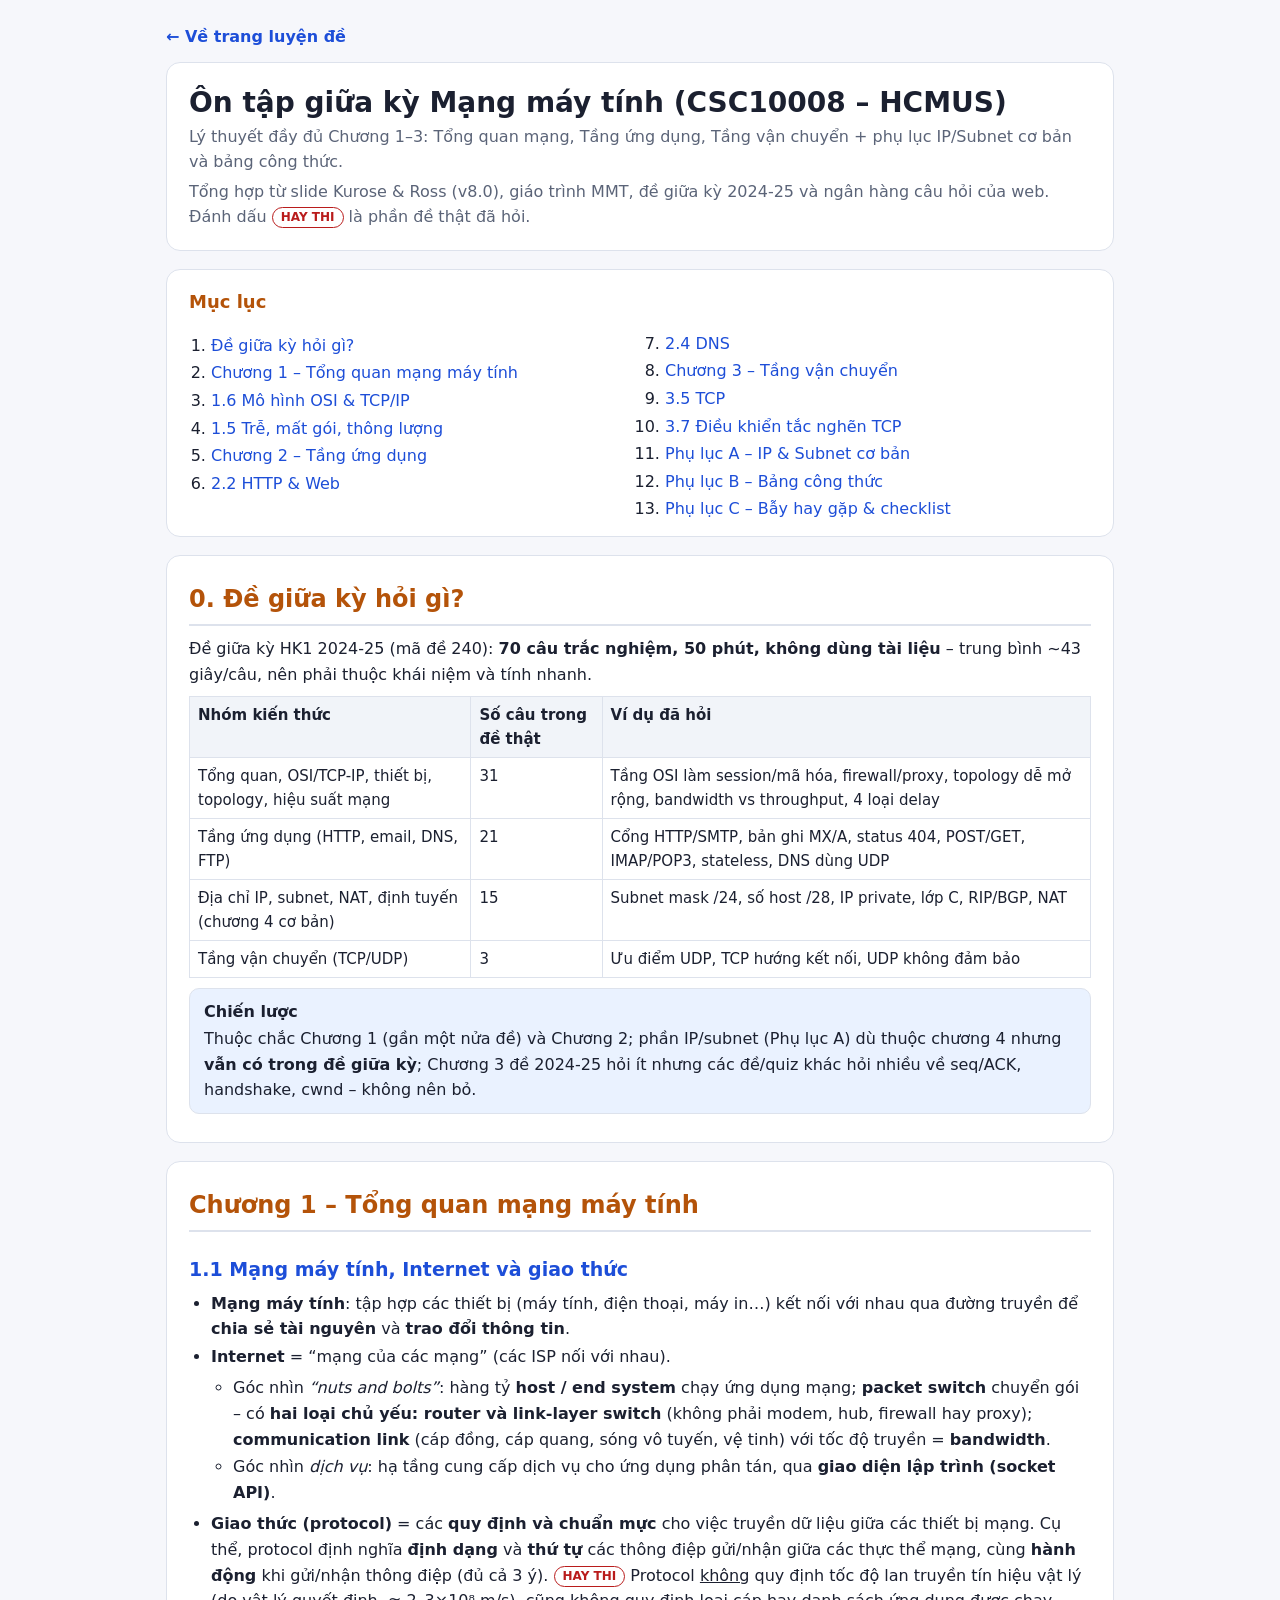
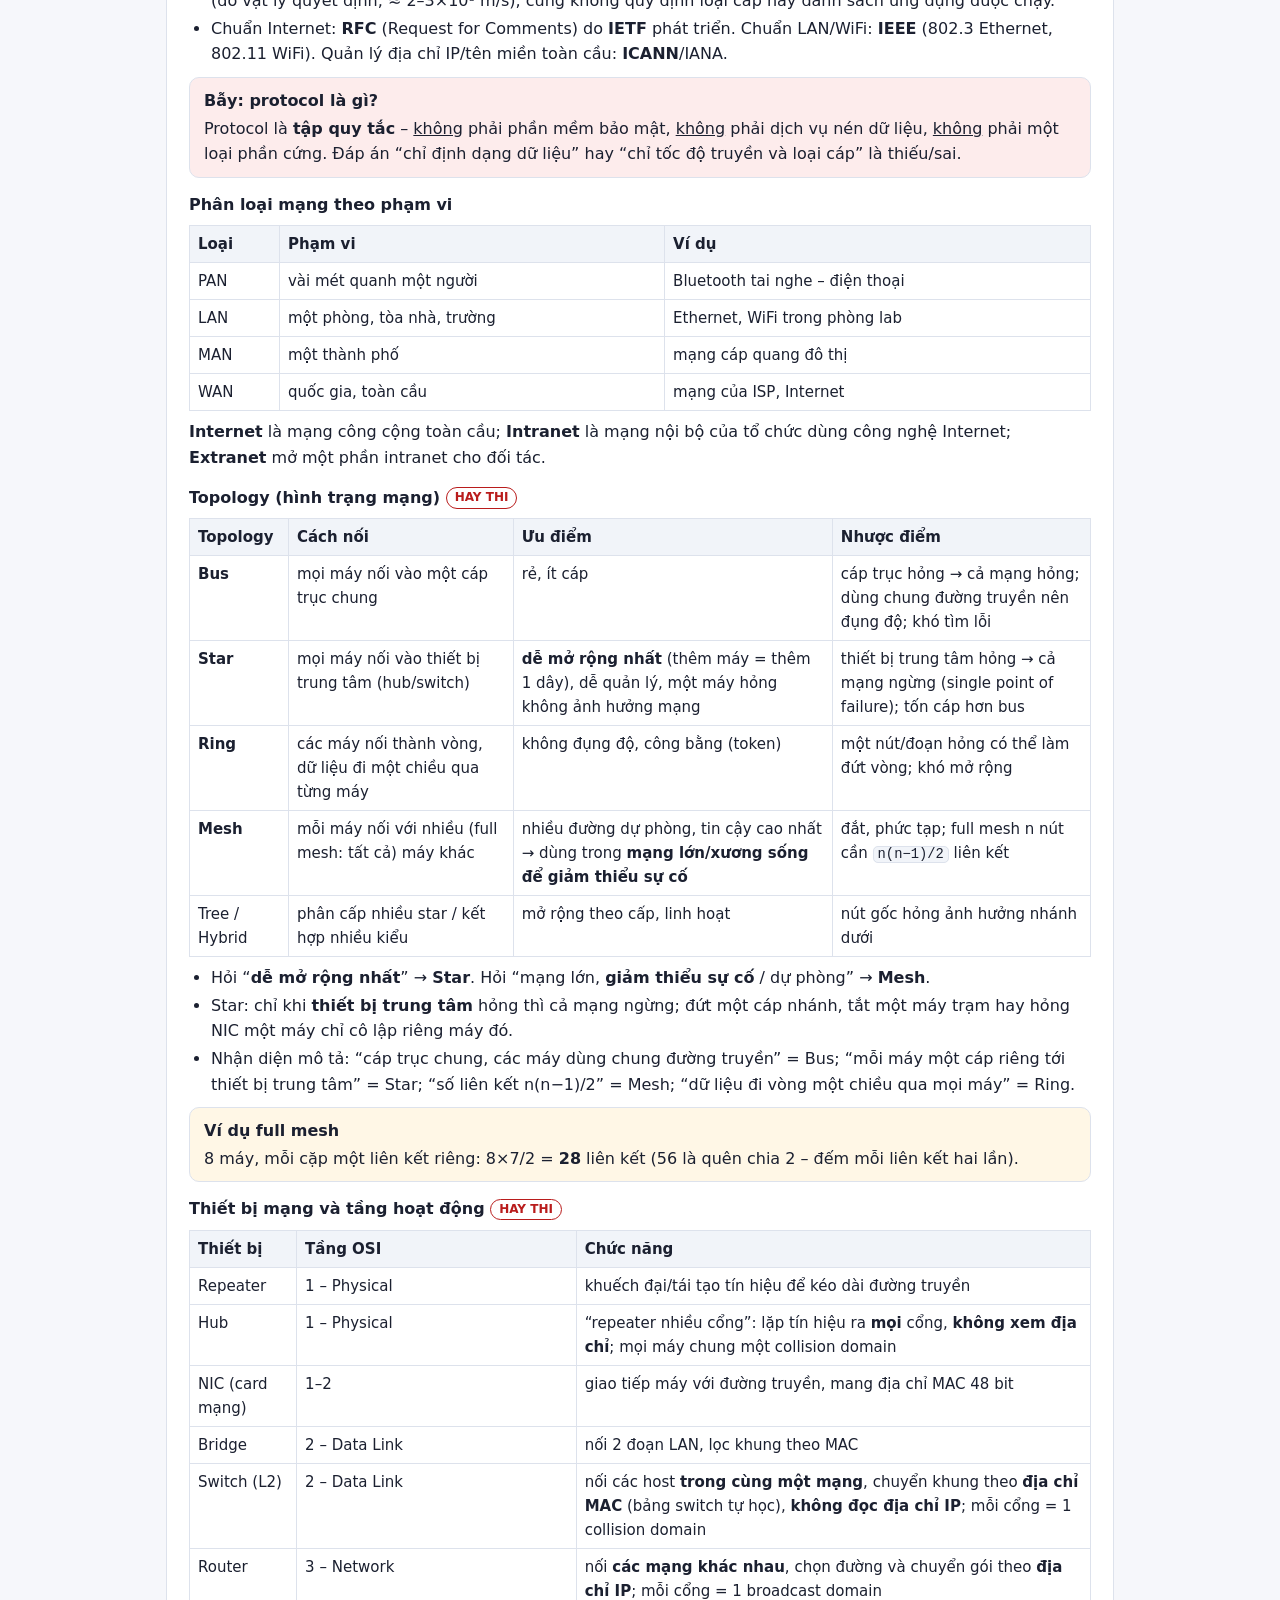
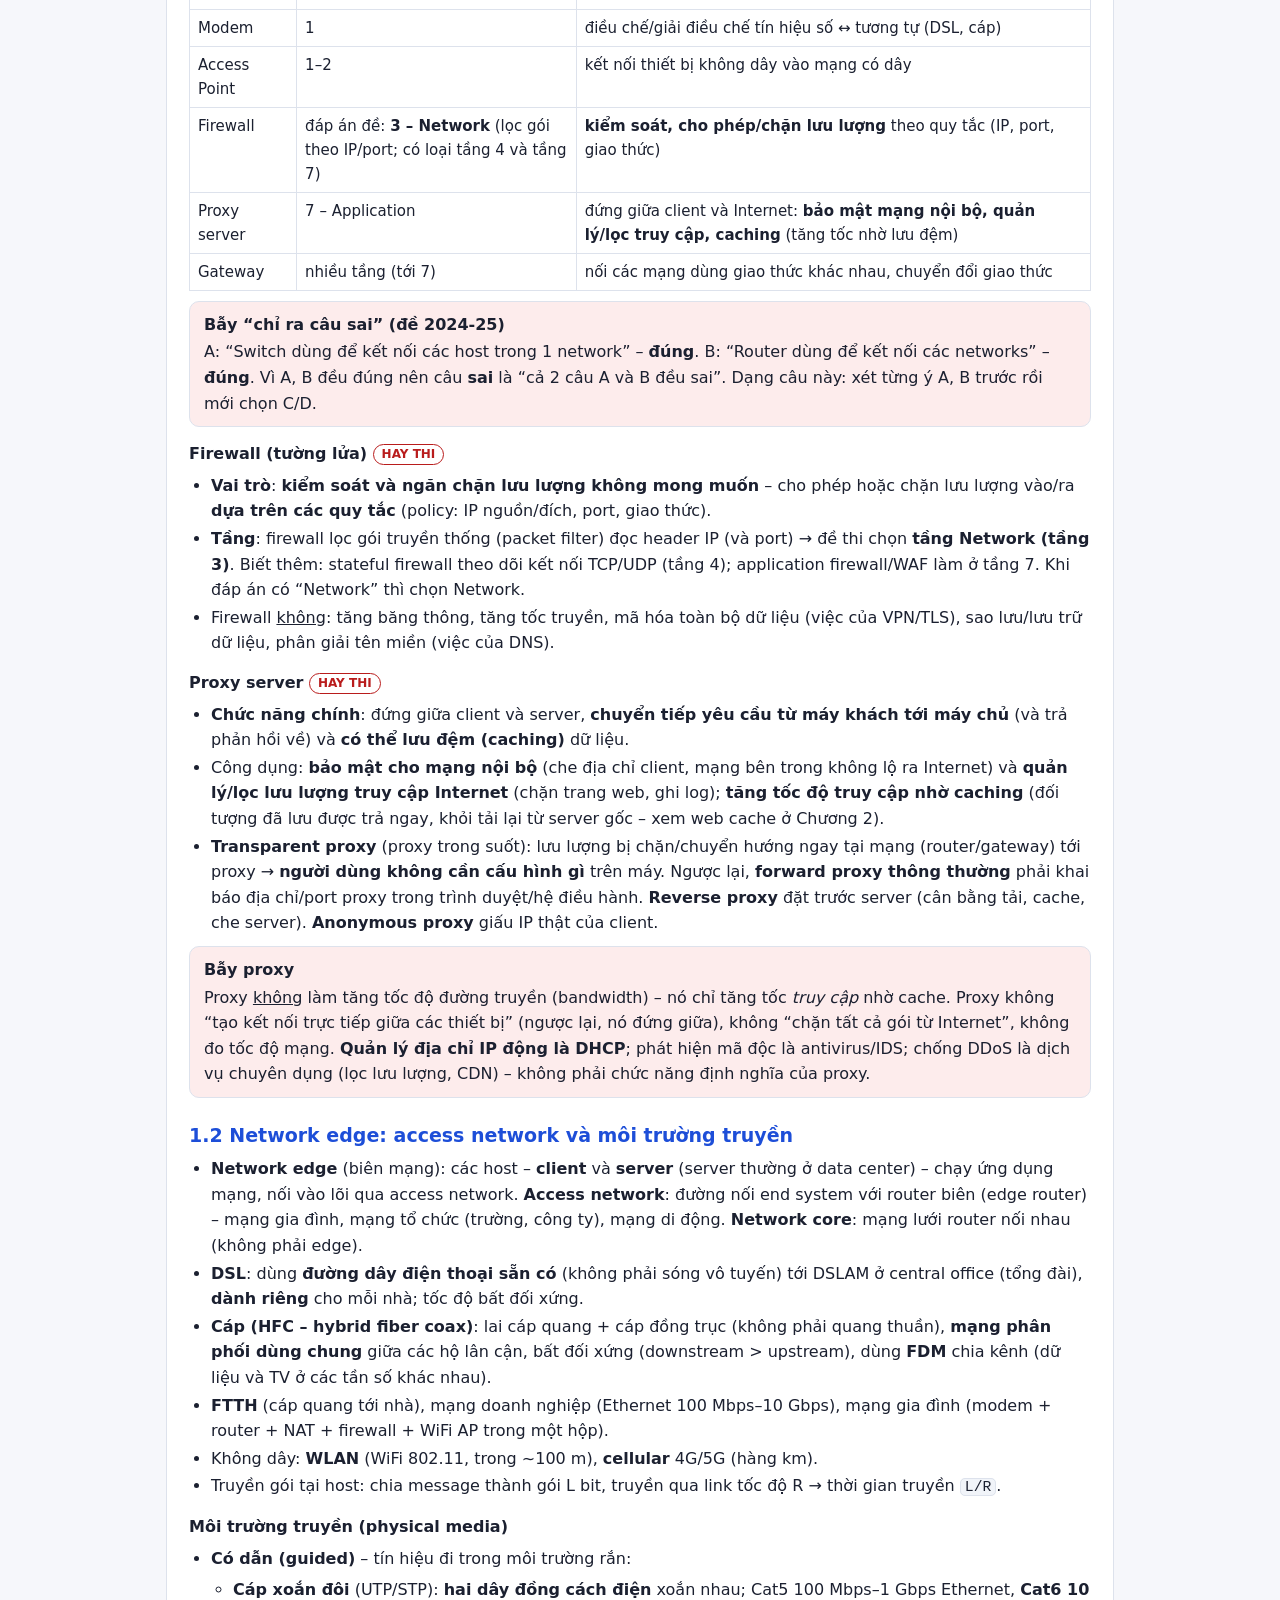
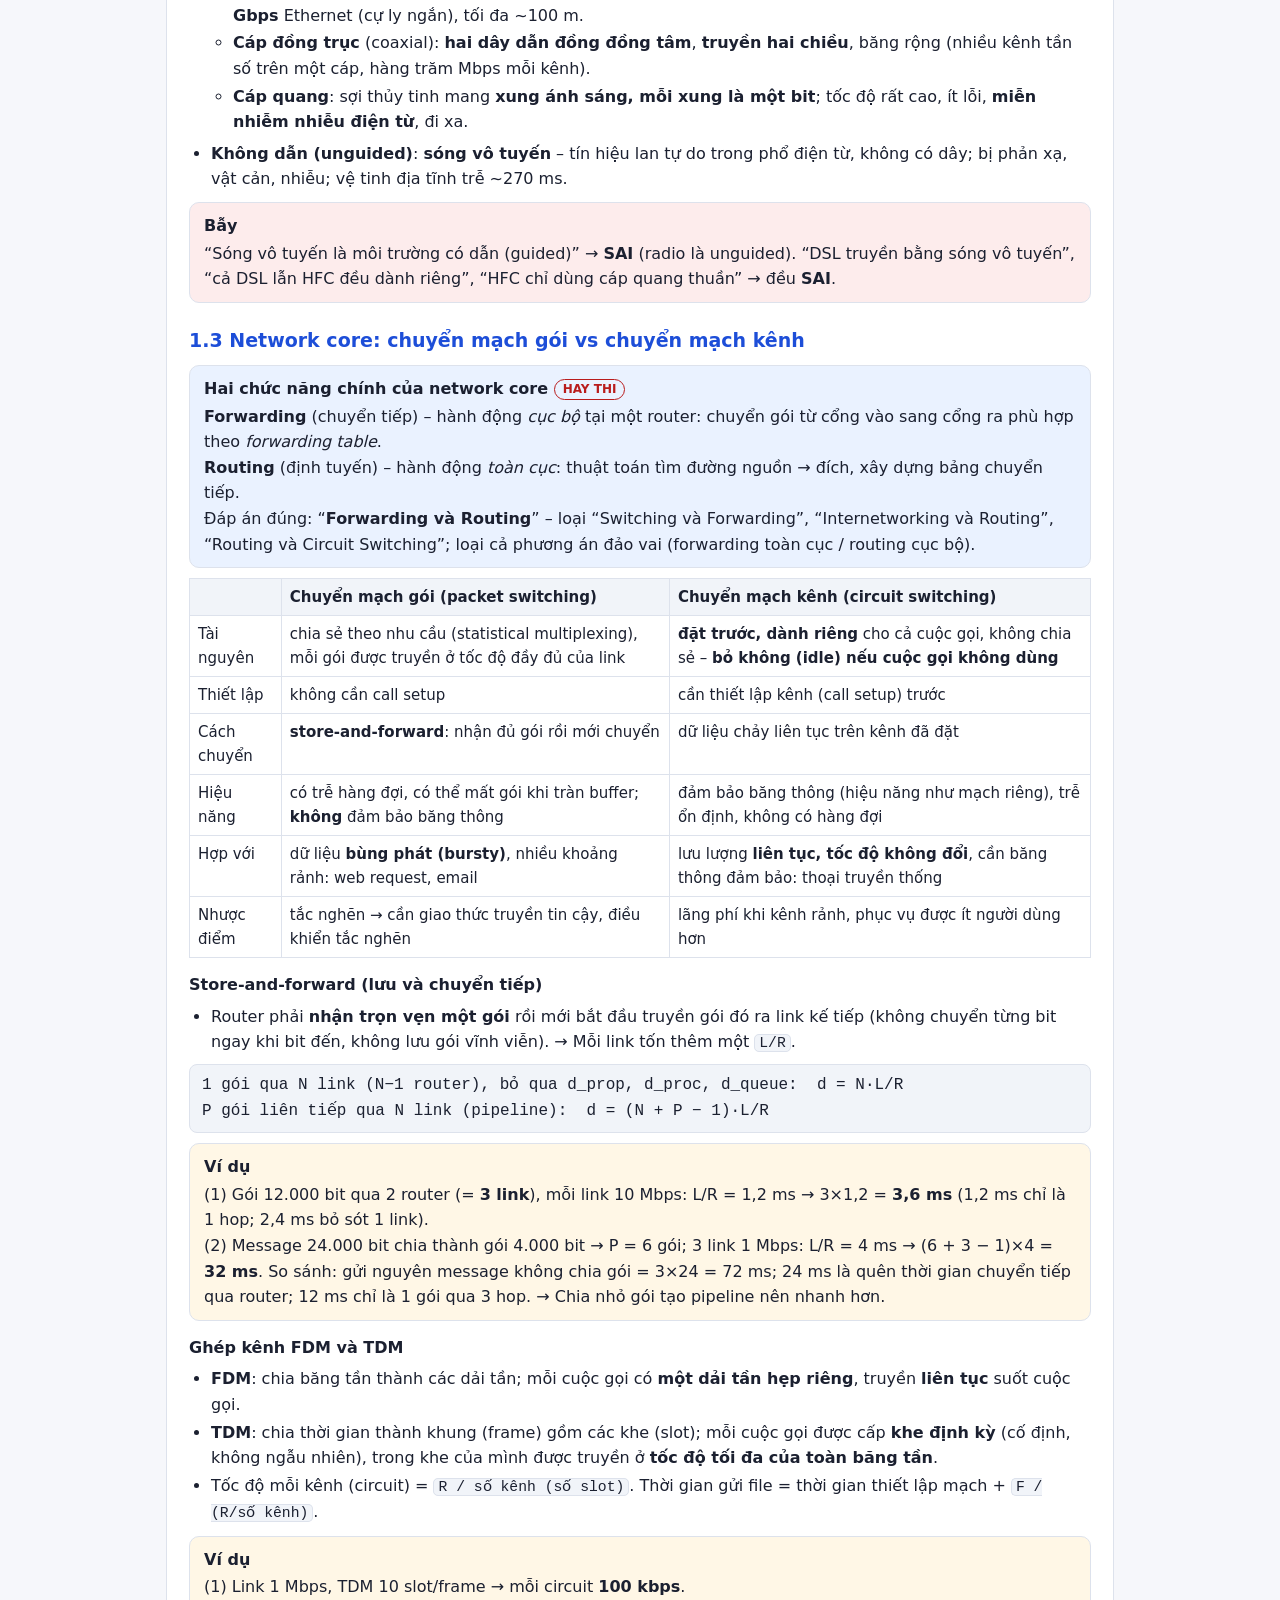
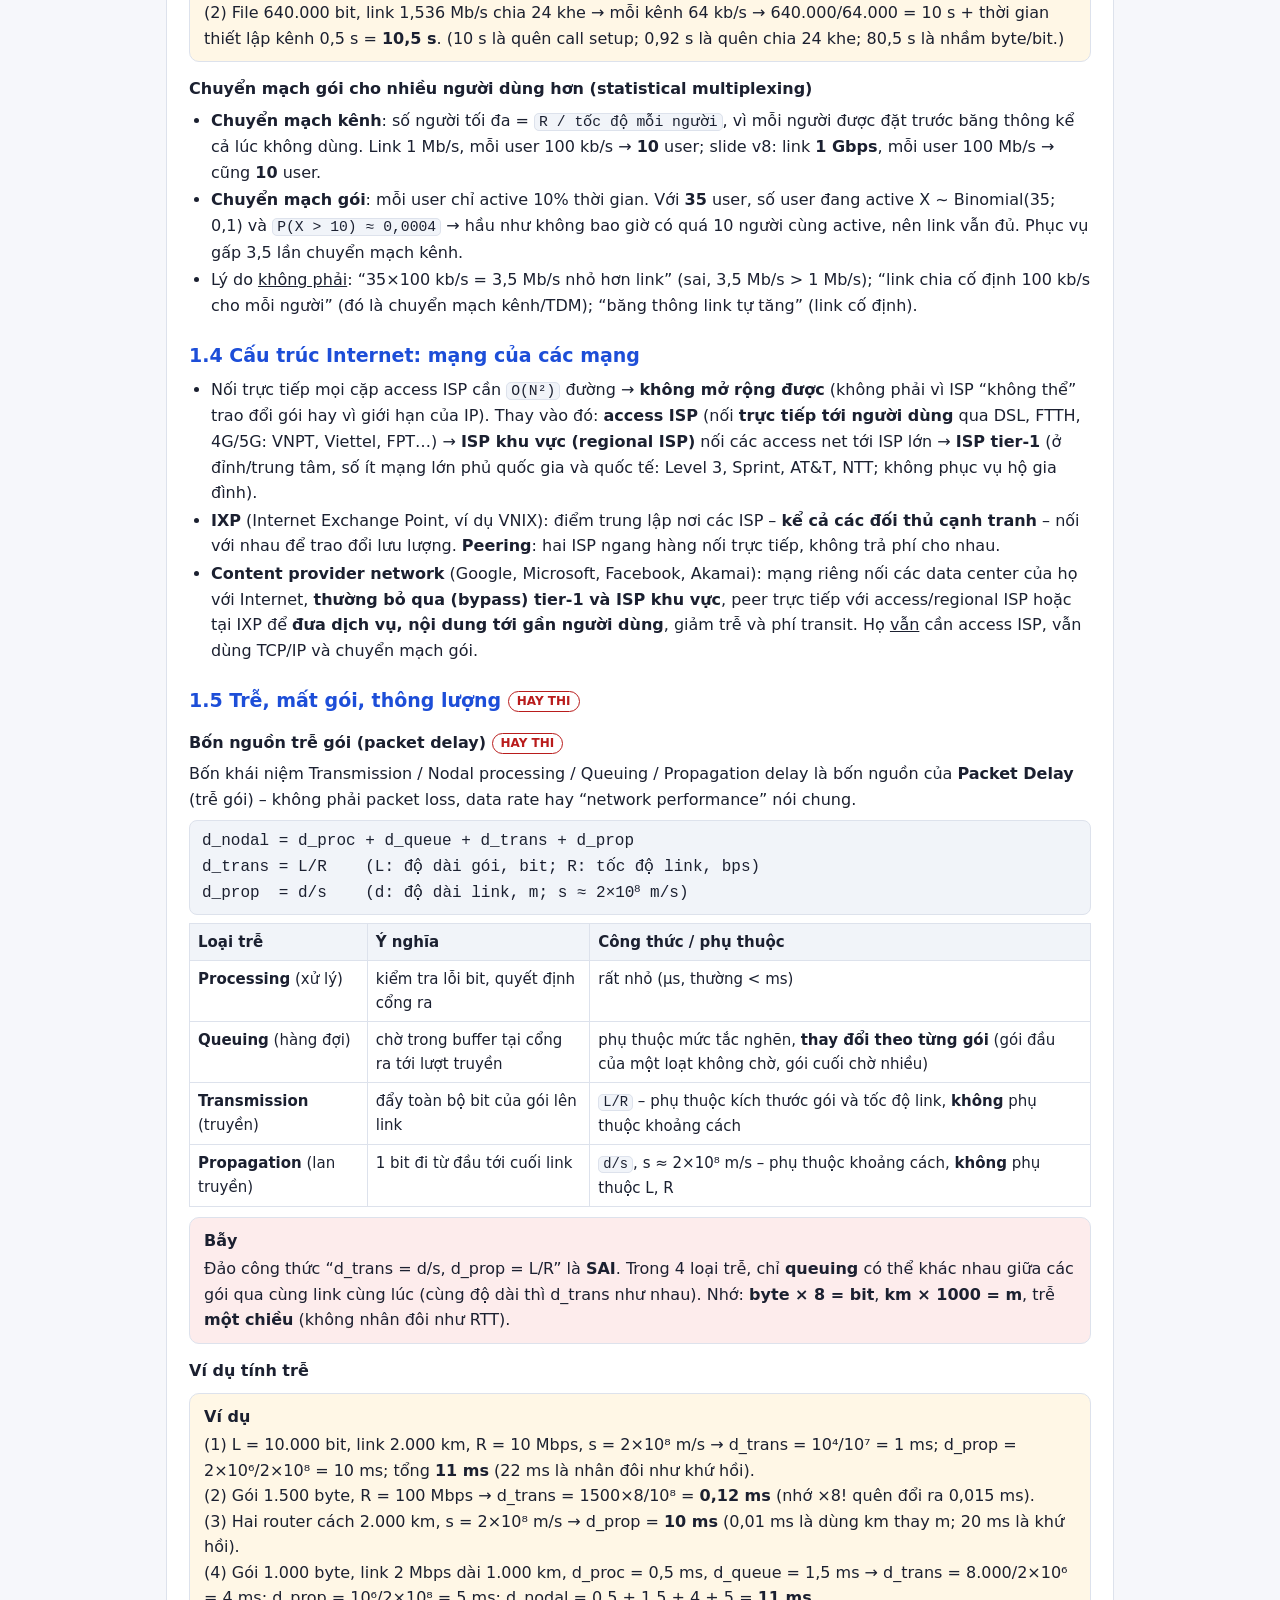
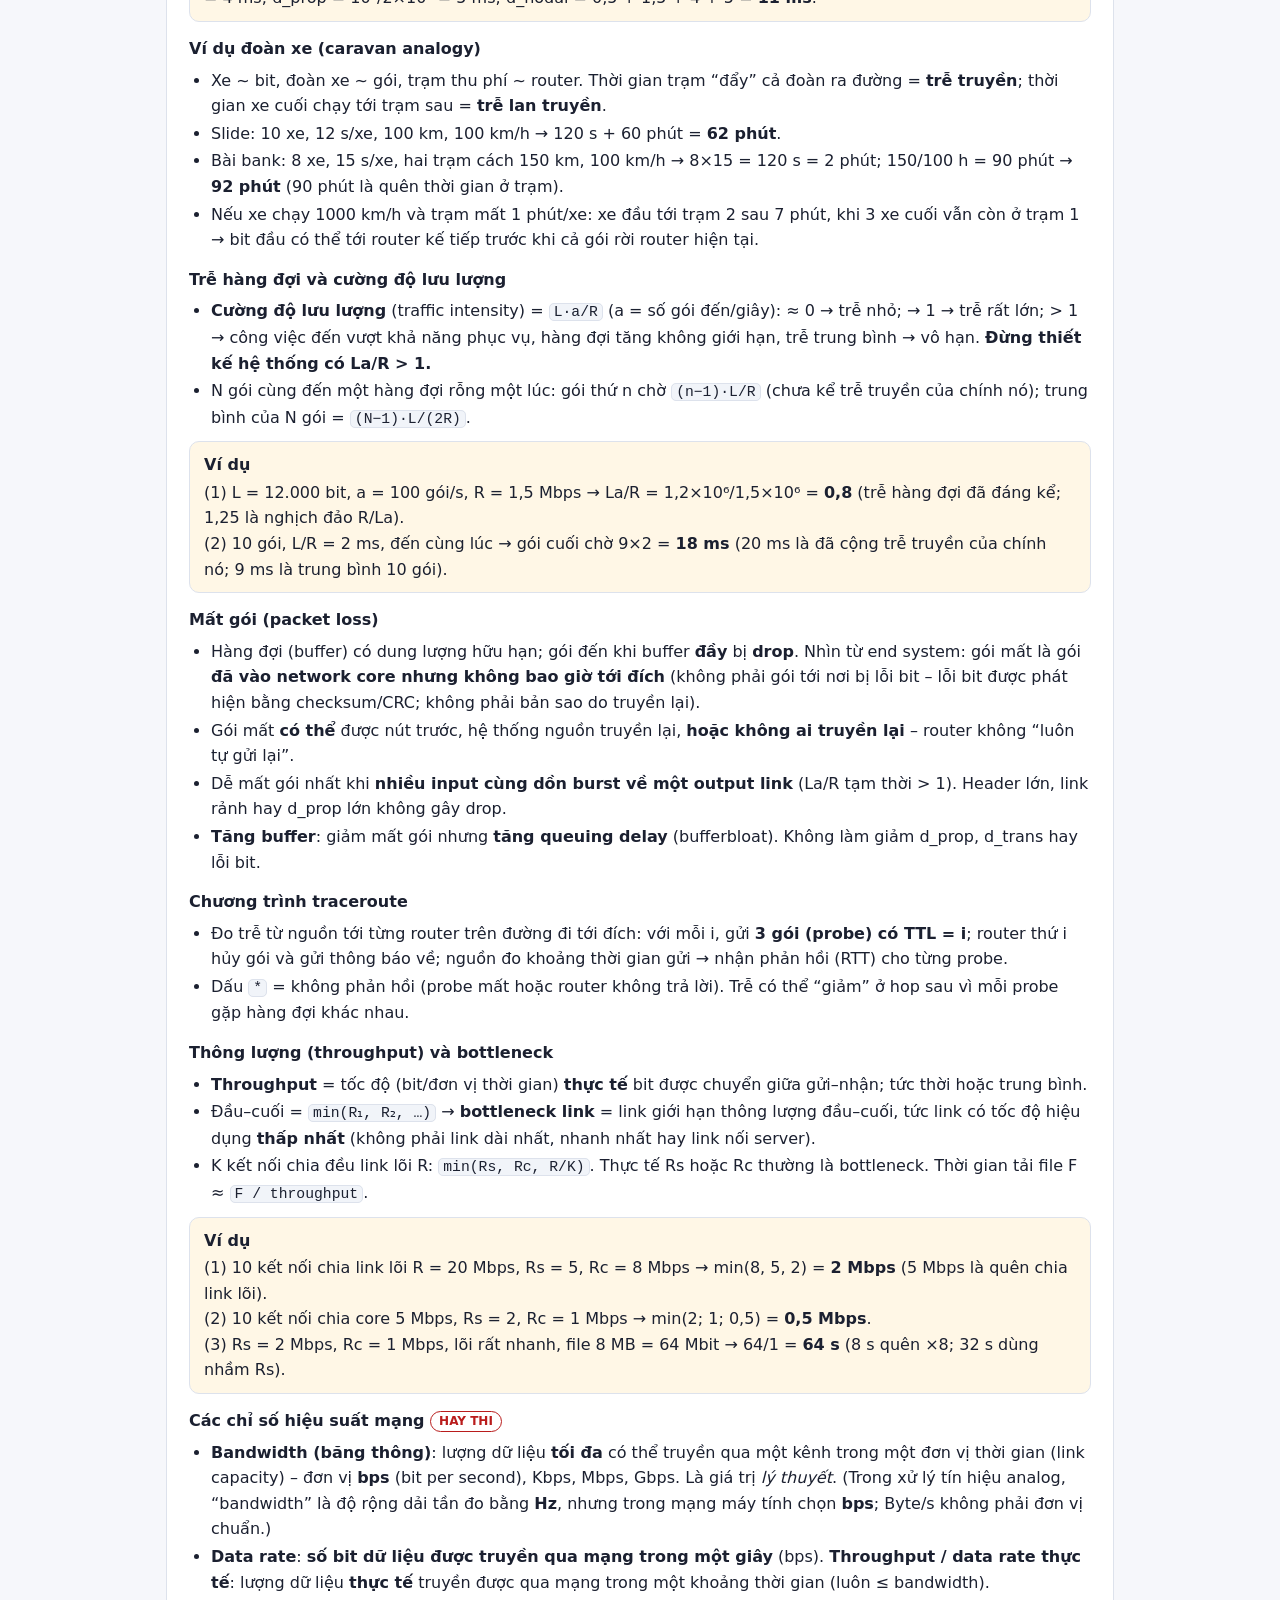
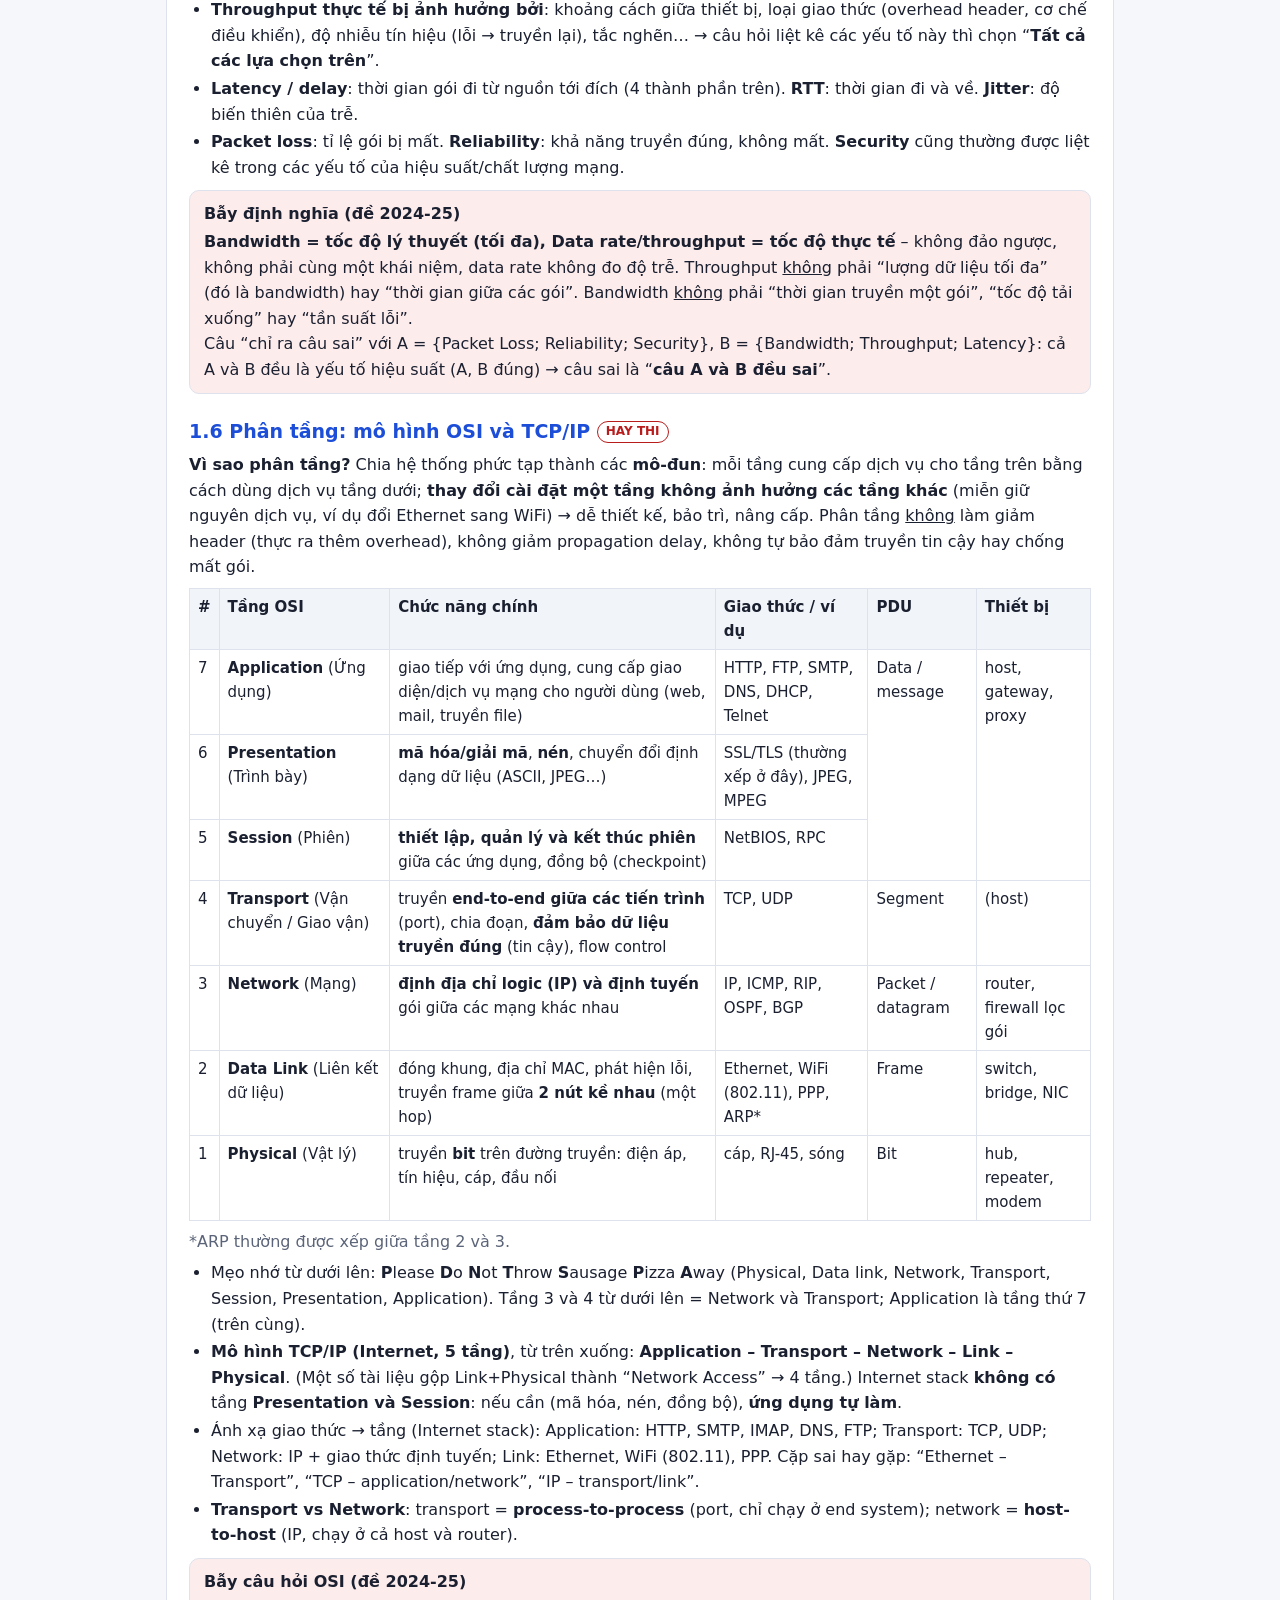
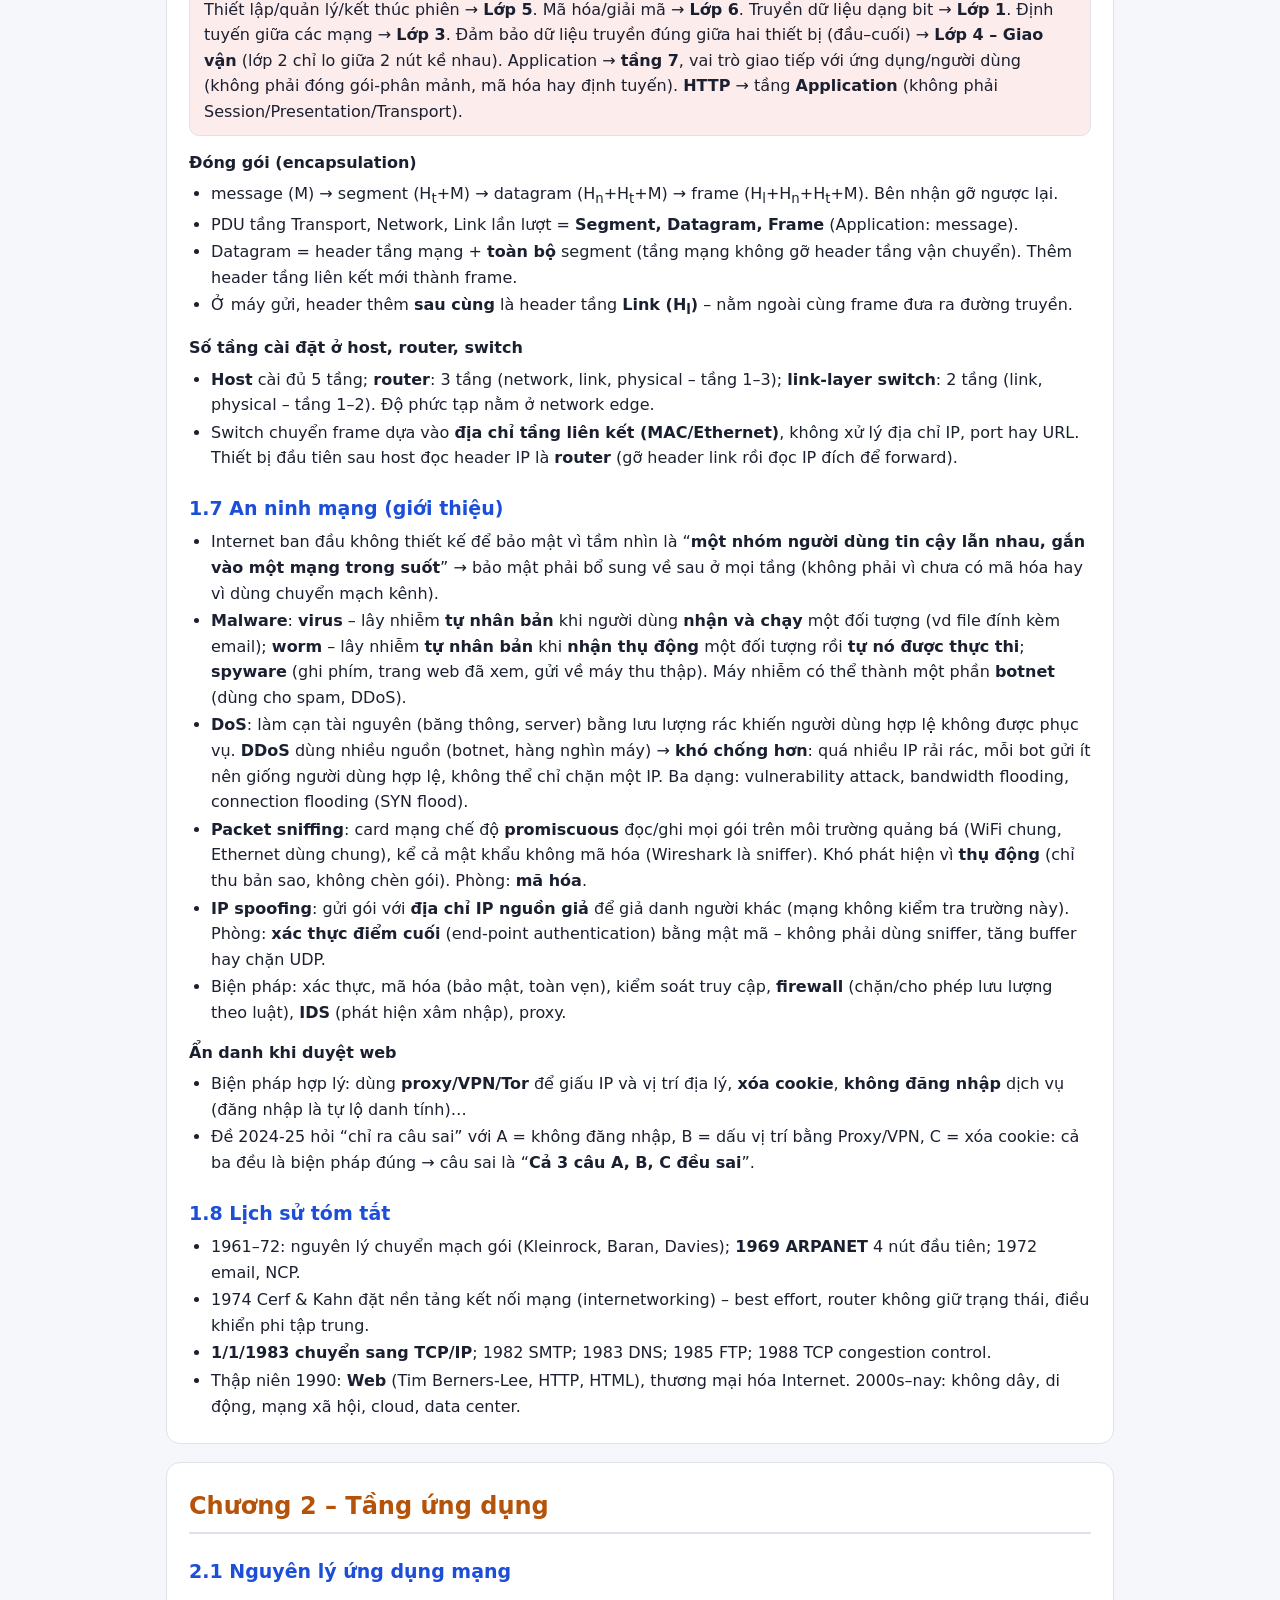
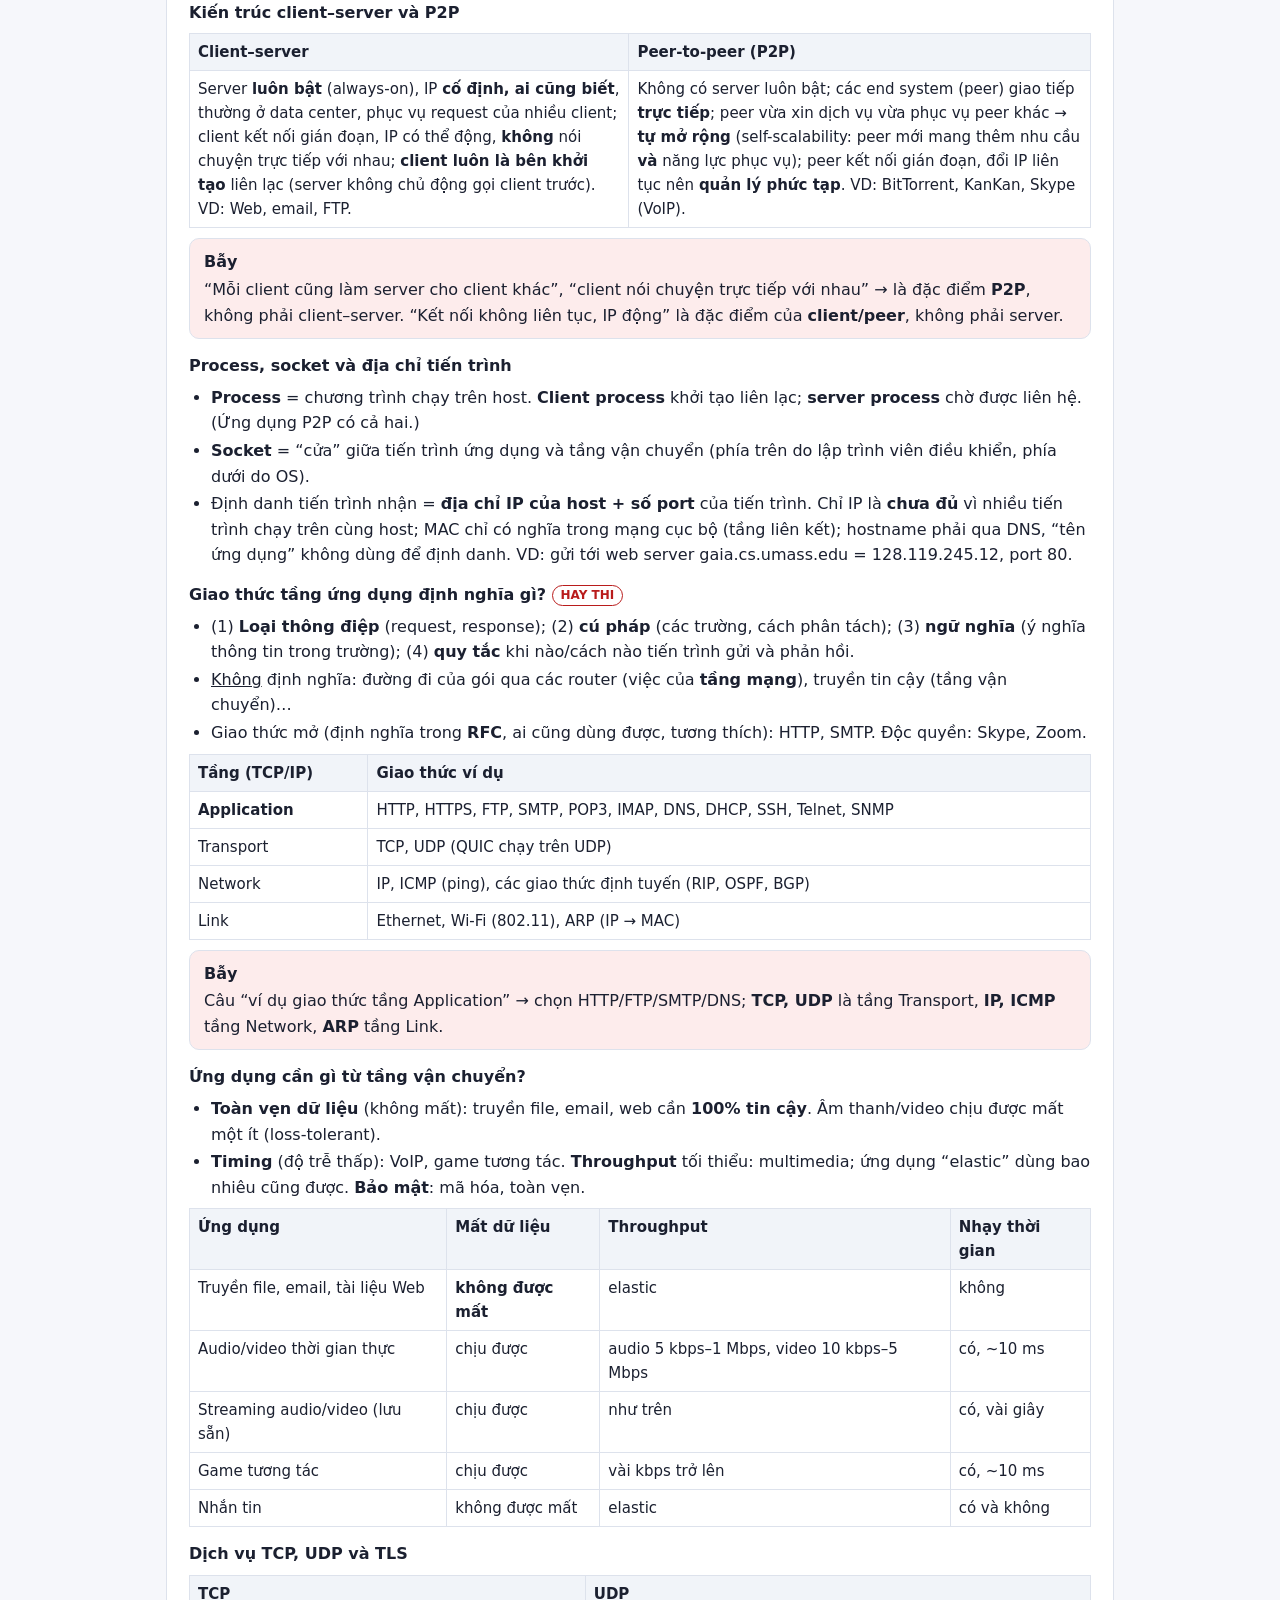
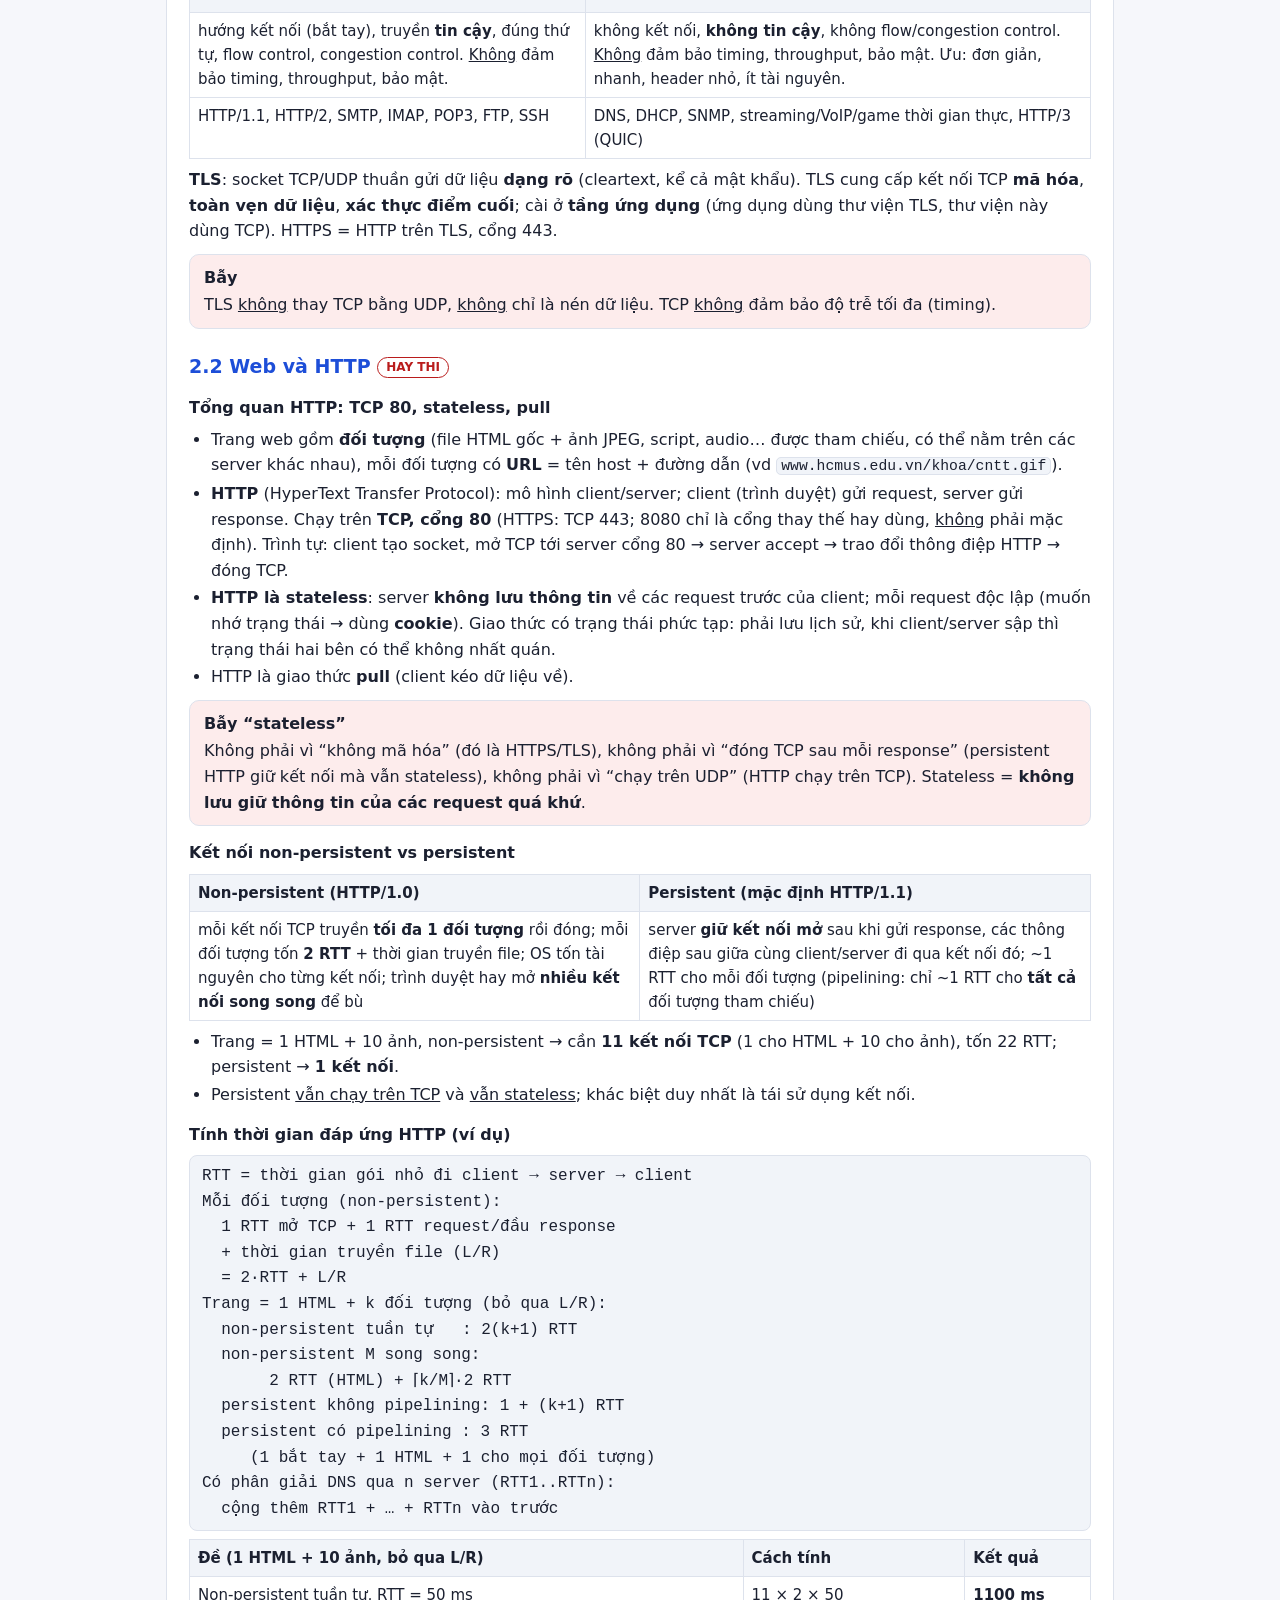
==== commit c67dd5f4: "On tap giua ky: mo rong chi tiet chuong 1-3 de phu toan bo cau hoi quiz, bo sung phu luc IP/dinh tuy" ====
--- a/on-tap-giua-ky.html
+++ b/on-tap-giua-ky.html
@@ -113,13 +113,14 @@
   <li><b>Mạng máy tính</b>: tập hợp các thiết bị (máy tính, điện thoại, máy in…) kết nối với nhau qua đường truyền để <b>chia sẻ tài nguyên</b> và <b>trao đổi thông tin</b>.</li>
   <li><b>Internet</b> = “mạng của các mạng” (các ISP nối với nhau).
     <ul>
-      <li>Góc nhìn <i>“nuts and bolts”</i>: hàng tỷ <b>host / end system</b> chạy ứng dụng mạng; <b>packet switch</b> (router, switch) chuyển gói; <b>communication link</b> (cáp đồng, cáp quang, sóng vô tuyến, vệ tinh) với tốc độ truyền = <b>bandwidth</b>.</li>
+      <li>Góc nhìn <i>“nuts and bolts”</i>: hàng tỷ <b>host / end system</b> chạy ứng dụng mạng; <b>packet switch</b> chuyển gói – có <b>hai loại chủ yếu: router và link-layer switch</b> (không phải modem, hub, firewall hay proxy); <b>communication link</b> (cáp đồng, cáp quang, sóng vô tuyến, vệ tinh) với tốc độ truyền = <b>bandwidth</b>.</li>
       <li>Góc nhìn <i>dịch vụ</i>: hạ tầng cung cấp dịch vụ cho ứng dụng phân tán, qua <b>giao diện lập trình (socket API)</b>.</li>
     </ul>
   </li>
-  <li><b>Giao thức (protocol)</b> định nghĩa <b>định dạng</b> và <b>thứ tự</b> các thông điệp gửi/nhận giữa các thực thể mạng, cùng <b>hành động</b> khi gửi/nhận thông điệp. <span class="tag hot">HAY THI</span> Protocol <u>không</u> quy định tốc độ lan truyền tín hiệu vật lý.</li>
+  <li><b>Giao thức (protocol)</b> = các <b>quy định và chuẩn mực</b> cho việc truyền dữ liệu giữa các thiết bị mạng. Cụ thể, protocol định nghĩa <b>định dạng</b> và <b>thứ tự</b> các thông điệp gửi/nhận giữa các thực thể mạng, cùng <b>hành động</b> khi gửi/nhận thông điệp (đủ cả 3 ý). <span class="tag hot">HAY THI</span> Protocol <u>không</u> quy định tốc độ lan truyền tín hiệu vật lý (do vật lý quyết định, ≈ 2–3×10⁸ m/s), cũng không quy định loại cáp hay danh sách ứng dụng được chạy.</li>
   <li>Chuẩn Internet: <b>RFC</b> (Request for Comments) do <b>IETF</b> phát triển. Chuẩn LAN/WiFi: <b>IEEE</b> (802.3 Ethernet, 802.11 WiFi). Quản lý địa chỉ IP/tên miền toàn cầu: <b>ICANN</b>/IANA.</li>
 </ul>
+<div class="box trap"><b>Bẫy: protocol là gì?</b>Protocol là <b>tập quy tắc</b> – <u>không</u> phải phần mềm bảo mật, <u>không</u> phải dịch vụ nén dữ liệu, <u>không</u> phải một loại phần cứng. Đáp án “chỉ định dạng dữ liệu” hay “chỉ tốc độ truyền và loại cáp” là thiếu/sai.</div>
 
 <h4>Phân loại mạng theo phạm vi</h4>
 <div class="tw"><table>
@@ -137,120 +138,225 @@
 <tr><td><b>Bus</b></td><td>mọi máy nối vào một cáp trục chung</td><td>rẻ, ít cáp</td><td>cáp trục hỏng → cả mạng hỏng; dùng chung đường truyền nên đụng độ; khó tìm lỗi</td></tr>
 <tr><td><b>Star</b></td><td>mọi máy nối vào thiết bị trung tâm (hub/switch)</td><td><b>dễ mở rộng nhất</b> (thêm máy = thêm 1 dây), dễ quản lý, một máy hỏng không ảnh hưởng mạng</td><td>thiết bị trung tâm hỏng → cả mạng ngừng (single point of failure); tốn cáp hơn bus</td></tr>
 <tr><td><b>Ring</b></td><td>các máy nối thành vòng, dữ liệu đi một chiều qua từng máy</td><td>không đụng độ, công bằng (token)</td><td>một nút/đoạn hỏng có thể làm đứt vòng; khó mở rộng</td></tr>
-<tr><td><b>Mesh</b></td><td>mỗi máy nối với nhiều (full mesh: tất cả) máy khác</td><td>nhiều đường dự phòng, tin cậy cao nhất</td><td>đắt, phức tạp; full mesh n nút cần <code>n(n−1)/2</code> liên kết</td></tr>
+<tr><td><b>Mesh</b></td><td>mỗi máy nối với nhiều (full mesh: tất cả) máy khác</td><td>nhiều đường dự phòng, tin cậy cao nhất → dùng trong <b>mạng lớn/xương sống để giảm thiểu sự cố</b></td><td>đắt, phức tạp; full mesh n nút cần <code>n(n−1)/2</code> liên kết</td></tr>
 <tr><td>Tree / Hybrid</td><td>phân cấp nhiều star / kết hợp nhiều kiểu</td><td>mở rộng theo cấp, linh hoạt</td><td>nút gốc hỏng ảnh hưởng nhánh dưới</td></tr>
 </table></div>
+<ul>
+  <li>Hỏi “<b>dễ mở rộng nhất</b>” → <b>Star</b>. Hỏi “mạng lớn, <b>giảm thiểu sự cố</b> / dự phòng” → <b>Mesh</b>.</li>
+  <li>Star: chỉ khi <b>thiết bị trung tâm</b> hỏng thì cả mạng ngừng; đứt một cáp nhánh, tắt một máy trạm hay hỏng NIC một máy chỉ cô lập riêng máy đó.</li>
+  <li>Nhận diện mô tả: “cáp trục chung, các máy dùng chung đường truyền” = Bus; “mỗi máy một cáp riêng tới thiết bị trung tâm” = Star; “số liên kết n(n−1)/2” = Mesh; “dữ liệu đi vòng một chiều qua mọi máy” = Ring.</li>
+</ul>
+<div class="box tip"><b>Ví dụ full mesh</b>8 máy, mỗi cặp một liên kết riêng: 8×7/2 = <b>28</b> liên kết (56 là quên chia 2 – đếm mỗi liên kết hai lần).</div>
 
 <h4>Thiết bị mạng và tầng hoạt động <span class="tag hot">HAY THI</span></h4>
 <div class="tw"><table>
 <tr><th>Thiết bị</th><th>Tầng OSI</th><th>Chức năng</th></tr>
 <tr><td>Repeater</td><td>1 – Physical</td><td>khuếch đại/tái tạo tín hiệu để kéo dài đường truyền</td></tr>
-<tr><td>Hub</td><td>1 – Physical</td><td>“repeater nhiều cổng”: lặp tín hiệu ra <b>mọi</b> cổng; mọi máy chung một collision domain</td></tr>
+<tr><td>Hub</td><td>1 – Physical</td><td>“repeater nhiều cổng”: lặp tín hiệu ra <b>mọi</b> cổng, <b>không xem địa chỉ</b>; mọi máy chung một collision domain</td></tr>
 <tr><td>NIC (card mạng)</td><td>1–2</td><td>giao tiếp máy với đường truyền, mang địa chỉ MAC 48 bit</td></tr>
 <tr><td>Bridge</td><td>2 – Data Link</td><td>nối 2 đoạn LAN, lọc khung theo MAC</td></tr>
-<tr><td>Switch (L2)</td><td>2 – Data Link</td><td>nối các host <b>trong cùng một mạng</b>, chuyển khung theo <b>địa chỉ MAC</b> (bảng switch tự học); mỗi cổng = 1 collision domain</td></tr>
+<tr><td>Switch (L2)</td><td>2 – Data Link</td><td>nối các host <b>trong cùng một mạng</b>, chuyển khung theo <b>địa chỉ MAC</b> (bảng switch tự học), <b>không đọc địa chỉ IP</b>; mỗi cổng = 1 collision domain</td></tr>
 <tr><td>Router</td><td>3 – Network</td><td>nối <b>các mạng khác nhau</b>, chọn đường và chuyển gói theo <b>địa chỉ IP</b>; mỗi cổng = 1 broadcast domain</td></tr>
 <tr><td>Modem</td><td>1</td><td>điều chế/giải điều chế tín hiệu số ↔ tương tự (DSL, cáp)</td></tr>
 <tr><td>Access Point</td><td>1–2</td><td>kết nối thiết bị không dây vào mạng có dây</td></tr>
-<tr><td>Firewall</td><td>chủ yếu 3–4 (có loại tầng 7)</td><td><b>kiểm soát, cho phép/chặn lưu lượng</b> theo quy tắc (IP, port, giao thức)</td></tr>
+<tr><td>Firewall</td><td>đáp án đề: <b>3 – Network</b> (lọc gói theo IP/port; có loại tầng 4 và tầng 7)</td><td><b>kiểm soát, cho phép/chặn lưu lượng</b> theo quy tắc (IP, port, giao thức)</td></tr>
 <tr><td>Proxy server</td><td>7 – Application</td><td>đứng giữa client và Internet: <b>bảo mật mạng nội bộ, quản lý/lọc truy cập, caching</b> (tăng tốc nhờ lưu đệm)</td></tr>
 <tr><td>Gateway</td><td>nhiều tầng (tới 7)</td><td>nối các mạng dùng giao thức khác nhau, chuyển đổi giao thức</td></tr>
 </table></div>
+<div class="box trap"><b>Bẫy “chỉ ra câu sai” (đề 2024-25)</b>A: “Switch dùng để kết nối các host trong 1 network” – <b>đúng</b>. B: “Router dùng để kết nối các networks” – <b>đúng</b>. Vì A, B đều đúng nên câu <b>sai</b> là “cả 2 câu A và B đều sai”. Dạng câu này: xét từng ý A, B trước rồi mới chọn C/D.</div>
+
+<h4>Firewall (tường lửa) <span class="tag hot">HAY THI</span></h4>
+<ul>
+  <li><b>Vai trò</b>: <b>kiểm soát và ngăn chặn lưu lượng không mong muốn</b> – cho phép hoặc chặn lưu lượng vào/ra <b>dựa trên các quy tắc</b> (policy: IP nguồn/đích, port, giao thức).</li>
+  <li><b>Tầng</b>: firewall lọc gói truyền thống (packet filter) đọc header IP (và port) → đề thi chọn <b>tầng Network (tầng 3)</b>. Biết thêm: stateful firewall theo dõi kết nối TCP/UDP (tầng 4); application firewall/WAF làm ở tầng 7. Khi đáp án có “Network” thì chọn Network.</li>
+  <li>Firewall <u>không</u>: tăng băng thông, tăng tốc truyền, mã hóa toàn bộ dữ liệu (việc của VPN/TLS), sao lưu/lưu trữ dữ liệu, phân giải tên miền (việc của DNS).</li>
+</ul>
+
+<h4>Proxy server <span class="tag hot">HAY THI</span></h4>
+<ul>
+  <li><b>Chức năng chính</b>: đứng giữa client và server, <b>chuyển tiếp yêu cầu từ máy khách tới máy chủ</b> (và trả phản hồi về) và <b>có thể lưu đệm (caching)</b> dữ liệu.</li>
+  <li>Công dụng: <b>bảo mật cho mạng nội bộ</b> (che địa chỉ client, mạng bên trong không lộ ra Internet) và <b>quản lý/lọc lưu lượng truy cập Internet</b> (chặn trang web, ghi log); <b>tăng tốc độ truy cập nhờ caching</b> (đối tượng đã lưu được trả ngay, khỏi tải lại từ server gốc – xem web cache ở Chương 2).</li>
+  <li><b>Transparent proxy</b> (proxy trong suốt): lưu lượng bị chặn/chuyển hướng ngay tại mạng (router/gateway) tới proxy → <b>người dùng không cần cấu hình gì</b> trên máy. Ngược lại, <b>forward proxy thông thường</b> phải khai báo địa chỉ/port proxy trong trình duyệt/hệ điều hành. <b>Reverse proxy</b> đặt trước server (cân bằng tải, cache, che server). <b>Anonymous proxy</b> giấu IP thật của client.</li>
+</ul>
+<div class="box trap"><b>Bẫy proxy</b>Proxy <u>không</u> làm tăng tốc độ đường truyền (bandwidth) – nó chỉ tăng tốc <i>truy cập</i> nhờ cache. Proxy không “tạo kết nối trực tiếp giữa các thiết bị” (ngược lại, nó đứng giữa), không “chặn tất cả gói từ Internet”, không đo tốc độ mạng. <b>Quản lý địa chỉ IP động là DHCP</b>; phát hiện mã độc là antivirus/IDS; chống DDoS là dịch vụ chuyên dụng (lọc lưu lượng, CDN) – không phải chức năng định nghĩa của proxy.</div>
 
 <h3>1.2 Network edge: access network và môi trường truyền</h3>
 <ul>
-  <li><b>Network edge</b>: host – <b>client</b> và <b>server</b> (server thường ở data center). <b>Access network</b>: đường nối end system với router biên (edge router). <b>Network core</b>: mạng lưới router nối nhau.</li>
-  <li><b>DSL</b>: dùng đường điện thoại sẵn có tới DSLAM ở central office, <b>dành riêng</b> cho mỗi nhà; tốc độ bất đối xứng.</li>
-  <li><b>Cáp (HFC – hybrid fiber coax)</b>: <b>dùng chung</b> giữa các hộ lân cận, bất đối xứng (downstream &gt; upstream), dùng <b>FDM</b> chia kênh.</li>
+  <li><b>Network edge</b> (biên mạng): các host – <b>client</b> và <b>server</b> (server thường ở data center) – chạy ứng dụng mạng, nối vào lõi qua access network. <b>Access network</b>: đường nối end system với router biên (edge router) – mạng gia đình, mạng tổ chức (trường, công ty), mạng di động. <b>Network core</b>: mạng lưới router nối nhau (không phải edge).</li>
+  <li><b>DSL</b>: dùng <b>đường dây điện thoại sẵn có</b> (không phải sóng vô tuyến) tới DSLAM ở central office (tổng đài), <b>dành riêng</b> cho mỗi nhà; tốc độ bất đối xứng.</li>
+  <li><b>Cáp (HFC – hybrid fiber coax)</b>: lai cáp quang + cáp đồng trục (không phải quang thuần), <b>mạng phân phối dùng chung</b> giữa các hộ lân cận, bất đối xứng (downstream &gt; upstream), dùng <b>FDM</b> chia kênh (dữ liệu và TV ở các tần số khác nhau).</li>
   <li><b>FTTH</b> (cáp quang tới nhà), mạng doanh nghiệp (Ethernet 100 Mbps–10 Gbps), mạng gia đình (modem + router + NAT + firewall + WiFi AP trong một hộp).</li>
   <li>Không dây: <b>WLAN</b> (WiFi 802.11, trong ~100 m), <b>cellular</b> 4G/5G (hàng km).</li>
-  <li>Truyền gói tại host: gói L bit qua link tốc độ R → thời gian truyền <code>L/R</code>.</li>
+  <li>Truyền gói tại host: chia message thành gói L bit, truyền qua link tốc độ R → thời gian truyền <code>L/R</code>.</li>
 </ul>
 <h4>Môi trường truyền (physical media)</h4>
 <ul>
-  <li><b>Có dẫn (guided)</b>: <b>cáp xoắn đôi</b> (UTP/STP; Cat5e ~1 Gbps, Cat6 10 Gbps cự ly ngắn, tối đa ~100 m), <b>cáp đồng trục</b>, <b>cáp quang</b> (xung ánh sáng; tốc độ rất cao, ít lỗi, <b>miễn nhiễm nhiễu điện từ</b>, đi xa).</li>
-  <li><b>Không dẫn (unguided)</b>: sóng vô tuyến – bị phản xạ, vật cản, nhiễu; vệ tinh địa tĩnh trễ ~270 ms.</li>
-</ul>
+  <li><b>Có dẫn (guided)</b> – tín hiệu đi trong môi trường rắn:
+    <ul>
+      <li><b>Cáp xoắn đôi</b> (UTP/STP): <b>hai dây đồng cách điện</b> xoắn nhau; Cat5 100 Mbps–1 Gbps Ethernet, <b>Cat6 10 Gbps</b> Ethernet (cự ly ngắn), tối đa ~100 m.</li>
+      <li><b>Cáp đồng trục</b> (coaxial): <b>hai dây dẫn đồng đồng tâm</b>, <b>truyền hai chiều</b>, băng rộng (nhiều kênh tần số trên một cáp, hàng trăm Mbps mỗi kênh).</li>
+      <li><b>Cáp quang</b>: sợi thủy tinh mang <b>xung ánh sáng, mỗi xung là một bit</b>; tốc độ rất cao, ít lỗi, <b>miễn nhiễm nhiễu điện từ</b>, đi xa.</li>
+    </ul>
+  </li>
+  <li><b>Không dẫn (unguided)</b>: <b>sóng vô tuyến</b> – tín hiệu lan tự do trong phổ điện từ, không có dây; bị phản xạ, vật cản, nhiễu; vệ tinh địa tĩnh trễ ~270 ms.</li>
+</ul>
+<div class="box trap"><b>Bẫy</b>“Sóng vô tuyến là môi trường có dẫn (guided)” → <b>SAI</b> (radio là unguided). “DSL truyền bằng sóng vô tuyến”, “cả DSL lẫn HFC đều dành riêng”, “HFC chỉ dùng cáp quang thuần” → đều <b>SAI</b>.</div>
 
 <h3>1.3 Network core: chuyển mạch gói vs chuyển mạch kênh</h3>
-<div class="box key"><b>Hai chức năng chính của network core <span class="tag hot">HAY THI</span></b><b>Forwarding</b> (chuyển tiếp) – hành động <i>cục bộ</i>: chuyển gói từ cổng vào sang cổng ra phù hợp theo <i>forwarding table</i>.<br><b>Routing</b> (định tuyến) – hành động <i>toàn cục</i>: thuật toán tìm đường nguồn → đích, xây dựng bảng chuyển tiếp.</div>
+<div class="box key"><b>Hai chức năng chính của network core <span class="tag hot">HAY THI</span></b><b>Forwarding</b> (chuyển tiếp) – hành động <i>cục bộ</i> tại một router: chuyển gói từ cổng vào sang cổng ra phù hợp theo <i>forwarding table</i>.<br><b>Routing</b> (định tuyến) – hành động <i>toàn cục</i>: thuật toán tìm đường nguồn → đích, xây dựng bảng chuyển tiếp.<br>Đáp án đúng: “<b>Forwarding và Routing</b>” – loại “Switching và Forwarding”, “Internetworking và Routing”, “Routing và Circuit Switching”; loại cả phương án đảo vai (forwarding toàn cục / routing cục bộ).</div>
 <div class="tw"><table>
 <tr><th></th><th>Chuyển mạch gói (packet switching)</th><th>Chuyển mạch kênh (circuit switching)</th></tr>
-<tr><td>Tài nguyên</td><td>chia sẻ theo nhu cầu (statistical multiplexing)</td><td><b>đặt trước</b> cho cả cuộc gọi, không chia sẻ</td></tr>
-<tr><td>Thiết lập</td><td>không cần call setup</td><td>cần thiết lập kênh trước</td></tr>
+<tr><td>Tài nguyên</td><td>chia sẻ theo nhu cầu (statistical multiplexing), mỗi gói được truyền ở tốc độ đầy đủ của link</td><td><b>đặt trước, dành riêng</b> cho cả cuộc gọi, không chia sẻ – <b>bỏ không (idle) nếu cuộc gọi không dùng</b></td></tr>
+<tr><td>Thiết lập</td><td>không cần call setup</td><td>cần thiết lập kênh (call setup) trước</td></tr>
 <tr><td>Cách chuyển</td><td><b>store-and-forward</b>: nhận đủ gói rồi mới chuyển</td><td>dữ liệu chảy liên tục trên kênh đã đặt</td></tr>
-<tr><td>Hiệu năng</td><td>có trễ hàng đợi, có thể mất gói khi tràn buffer</td><td>đảm bảo băng thông, trễ ổn định</td></tr>
-<tr><td>Hợp với</td><td>dữ liệu <b>bùng phát (bursty)</b>: web, email</td><td>lưu lượng liên tục, tốc độ đều: thoại truyền thống</td></tr>
-<tr><td>Nhược điểm</td><td>tắc nghẽn → cần giao thức tin cậy, điều khiển tắc nghẽn</td><td>lãng phí khi kênh rảnh</td></tr>
-</table></div>
-<ul>
-  <li><b>FDM</b>: chia băng tần thành các dải tần; mỗi cuộc gọi một dải hẹp, truyền liên tục. <b>TDM</b>: chia thời gian thành khung/khe; mỗi cuộc gọi dùng khe định kỳ, trong khe được truyền ở tốc độ tối đa. Tốc độ mỗi kênh = <code>R / số kênh</code>.</li>
-  <li><b>Ví dụ kinh điển</b>: link 1 Mb/s, mỗi user cần 100 kb/s khi active, active 10% thời gian. Chuyển mạch kênh: <b>10</b> user. Chuyển mạch gói: <b>35</b> user mà xác suất &gt;10 user active cùng lúc ≈ <b>0,0004</b>.</li>
-  <li>Ví dụ TDM: file 640.000 bit, link 1,536 Mb/s chia 24 khe → mỗi kênh 64 kb/s → 10 s + thời gian thiết lập kênh 0,5 s = 10,5 s.</li>
+<tr><td>Hiệu năng</td><td>có trễ hàng đợi, có thể mất gói khi tràn buffer; <b>không</b> đảm bảo băng thông</td><td>đảm bảo băng thông (hiệu năng như mạch riêng), trễ ổn định, không có hàng đợi</td></tr>
+<tr><td>Hợp với</td><td>dữ liệu <b>bùng phát (bursty)</b>, nhiều khoảng rảnh: web request, email</td><td>lưu lượng <b>liên tục, tốc độ không đổi</b>, cần băng thông đảm bảo: thoại truyền thống</td></tr>
+<tr><td>Nhược điểm</td><td>tắc nghẽn → cần giao thức truyền tin cậy, điều khiển tắc nghẽn</td><td>lãng phí khi kênh rảnh, phục vụ được ít người dùng hơn</td></tr>
+</table></div>
+
+<h4>Store-and-forward (lưu và chuyển tiếp)</h4>
+<ul>
+  <li>Router phải <b>nhận trọn vẹn một gói</b> rồi mới bắt đầu truyền gói đó ra link kế tiếp (không chuyển từng bit ngay khi bit đến, không lưu gói vĩnh viễn). → Mỗi link tốn thêm một <code>L/R</code>.</li>
+</ul>
+<div class="f">1 gói qua N link (N−1 router), bỏ qua d_prop, d_proc, d_queue:  d = N·L/R
+P gói liên tiếp qua N link (pipeline):  d = (N + P − 1)·L/R</div>
+<div class="box tip"><b>Ví dụ</b>(1) Gói 12.000 bit qua 2 router (= <b>3 link</b>), mỗi link 10 Mbps: L/R = 1,2 ms → 3×1,2 = <b>3,6 ms</b> (1,2 ms chỉ là 1 hop; 2,4 ms bỏ sót 1 link).<br>(2) Message 24.000 bit chia thành gói 4.000 bit → P = 6 gói; 3 link 1 Mbps: L/R = 4 ms → (6 + 3 − 1)×4 = <b>32 ms</b>. So sánh: gửi nguyên message không chia gói = 3×24 = 72 ms; 24 ms là quên thời gian chuyển tiếp qua router; 12 ms chỉ là 1 gói qua 3 hop. → Chia nhỏ gói tạo pipeline nên nhanh hơn.</div>
+
+<h4>Ghép kênh FDM và TDM</h4>
+<ul>
+  <li><b>FDM</b>: chia băng tần thành các dải tần; mỗi cuộc gọi có <b>một dải tần hẹp riêng</b>, truyền <b>liên tục</b> suốt cuộc gọi.</li>
+  <li><b>TDM</b>: chia thời gian thành khung (frame) gồm các khe (slot); mỗi cuộc gọi được cấp <b>khe định kỳ</b> (cố định, không ngẫu nhiên), trong khe của mình được truyền ở <b>tốc độ tối đa của toàn băng tần</b>.</li>
+  <li>Tốc độ mỗi kênh (circuit) = <code>R / số kênh (số slot)</code>. Thời gian gửi file = thời gian thiết lập mạch + <code>F / (R/số kênh)</code>.</li>
+</ul>
+<div class="box tip"><b>Ví dụ</b>(1) Link 1 Mbps, TDM 10 slot/frame → mỗi circuit <b>100 kbps</b>.<br>(2) File 640.000 bit, link 1,536 Mb/s chia 24 khe → mỗi kênh 64 kb/s → 640.000/64.000 = 10 s + thời gian thiết lập kênh 0,5 s = <b>10,5 s</b>. (10 s là quên call setup; 0,92 s là quên chia 24 khe; 80,5 s là nhầm byte/bit.)</div>
+
+<h4>Chuyển mạch gói cho nhiều người dùng hơn (statistical multiplexing)</h4>
+<ul>
+  <li><b>Chuyển mạch kênh</b>: số người tối đa = <code>R / tốc độ mỗi người</code>, vì mỗi người được đặt trước băng thông kể cả lúc không dùng. Link 1 Mb/s, mỗi user 100 kb/s → <b>10</b> user; slide v8: link <b>1 Gbps</b>, mỗi user 100 Mb/s → cũng <b>10</b> user.</li>
+  <li><b>Chuyển mạch gói</b>: mỗi user chỉ active 10% thời gian. Với <b>35</b> user, số user đang active X ~ Binomial(35; 0,1) và <code>P(X &gt; 10) ≈ 0,0004</code> → hầu như không bao giờ có quá 10 người cùng active, nên link vẫn đủ. Phục vụ gấp 3,5 lần chuyển mạch kênh.</li>
+  <li>Lý do <u>không phải</u>: “35×100 kb/s = 3,5 Mb/s nhỏ hơn link” (sai, 3,5 Mb/s &gt; 1 Mb/s); “link chia cố định 100 kb/s cho mỗi người” (đó là chuyển mạch kênh/TDM); “băng thông link tự tăng” (link cố định).</li>
 </ul>
 
 <h3>1.4 Cấu trúc Internet: mạng của các mạng</h3>
 <ul>
-  <li>Nối trực tiếp mọi cặp access ISP cần <code>O(N²)</code> đường → không khả thi. Thay vào đó: <b>access ISP</b> (nối tới người dùng: VNPT, Viettel, FPT…) → <b>ISP khu vực</b> → <b>ISP tier-1</b> (toàn cầu, ở đỉnh).</li>
-  <li><b>IXP</b> (Internet Exchange Point): điểm các ISP trao đổi lưu lượng; <b>peering</b>: hai ISP ngang hàng nối trực tiếp, không trả phí cho nhau.</li>
-  <li><b>Content provider network</b> (Google, Microsoft, Akamai): mạng riêng nối các data center, peer trực tiếp với ISP/IXP để <b>đưa nội dung gần người dùng</b>, giảm trễ và phí transit.</li>
+  <li>Nối trực tiếp mọi cặp access ISP cần <code>O(N²)</code> đường → <b>không mở rộng được</b> (không phải vì ISP “không thể” trao đổi gói hay vì giới hạn của IP). Thay vào đó: <b>access ISP</b> (nối <b>trực tiếp tới người dùng</b> qua DSL, FTTH, 4G/5G: VNPT, Viettel, FPT…) → <b>ISP khu vực (regional ISP)</b> nối các access net tới ISP lớn → <b>ISP tier-1</b> (ở đỉnh/trung tâm, số ít mạng lớn phủ quốc gia và quốc tế: Level 3, Sprint, AT&amp;T, NTT; không phục vụ hộ gia đình).</li>
+  <li><b>IXP</b> (Internet Exchange Point, ví dụ VNIX): điểm trung lập nơi các ISP – <b>kể cả các đối thủ cạnh tranh</b> – nối với nhau để trao đổi lưu lượng. <b>Peering</b>: hai ISP ngang hàng nối trực tiếp, không trả phí cho nhau.</li>
+  <li><b>Content provider network</b> (Google, Microsoft, Facebook, Akamai): mạng riêng nối các data center của họ với Internet, <b>thường bỏ qua (bypass) tier-1 và ISP khu vực</b>, peer trực tiếp với access/regional ISP hoặc tại IXP để <b>đưa dịch vụ, nội dung tới gần người dùng</b>, giảm trễ và phí transit. Họ <u>vẫn</u> cần access ISP, vẫn dùng TCP/IP và chuyển mạch gói.</li>
 </ul>
 
 <h3 id="c1-delay">1.5 Trễ, mất gói, thông lượng <span class="tag hot">HAY THI</span></h3>
-<div class="f">d_nodal = d_proc + d_queue + d_trans + d_prop</div>
+<h4>Bốn nguồn trễ gói (packet delay) <span class="tag hot">HAY THI</span></h4>
+<p>Bốn khái niệm Transmission / Nodal processing / Queuing / Propagation delay là bốn nguồn của <b>Packet Delay</b> (trễ gói) – không phải packet loss, data rate hay “network performance” nói chung.</p>
+<div class="f">d_nodal = d_proc + d_queue + d_trans + d_prop
+d_trans = L/R    (L: độ dài gói, bit; R: tốc độ link, bps)
+d_prop  = d/s    (d: độ dài link, m; s ≈ 2×10⁸ m/s)</div>
 <div class="tw"><table>
 <tr><th>Loại trễ</th><th>Ý nghĩa</th><th>Công thức / phụ thuộc</th></tr>
-<tr><td><b>Processing</b> (xử lý)</td><td>kiểm tra lỗi bit, quyết định cổng ra</td><td>rất nhỏ (µs)</td></tr>
-<tr><td><b>Queuing</b> (hàng đợi)</td><td>chờ trong buffer tới lượt truyền</td><td>phụ thuộc mức tắc nghẽn, <b>thay đổi theo từng gói</b></td></tr>
+<tr><td><b>Processing</b> (xử lý)</td><td>kiểm tra lỗi bit, quyết định cổng ra</td><td>rất nhỏ (µs, thường &lt; ms)</td></tr>
+<tr><td><b>Queuing</b> (hàng đợi)</td><td>chờ trong buffer tại cổng ra tới lượt truyền</td><td>phụ thuộc mức tắc nghẽn, <b>thay đổi theo từng gói</b> (gói đầu của một loạt không chờ, gói cuối chờ nhiều)</td></tr>
 <tr><td><b>Transmission</b> (truyền)</td><td>đẩy toàn bộ bit của gói lên link</td><td><code>L/R</code> – phụ thuộc kích thước gói và tốc độ link, <b>không</b> phụ thuộc khoảng cách</td></tr>
 <tr><td><b>Propagation</b> (lan truyền)</td><td>1 bit đi từ đầu tới cuối link</td><td><code>d/s</code>, s ≈ 2×10⁸ m/s – phụ thuộc khoảng cách, <b>không</b> phụ thuộc L, R</td></tr>
 </table></div>
-<ul>
-  <li><b>Cường độ lưu lượng</b> = <code>L·a/R</code> (a = số gói đến/giây): ≈ 0 → trễ nhỏ; → 1 → trễ rất lớn; &gt; 1 → hàng đợi tăng vô hạn. <b>Đừng thiết kế hệ thống có La/R &gt; 1.</b></li>
-  <li><b>Mất gói</b>: buffer hữu hạn, gói đến khi buffer đầy bị <b>drop</b> – gói đã vào network core nhưng không tới đích. Tăng buffer: giảm mất gói nhưng tăng queuing delay (bufferbloat).</li>
-  <li><b>traceroute</b>: gửi gói tới từng router trên đường (tăng dần TTL), đo RTT tới mỗi hop.</li>
-  <li><b>Store-and-forward</b> qua N link (bỏ qua d_prop): 1 gói tốn <code>N·L/R</code>; P gói liên tiếp: <code>(N + P − 1)·L/R</code>.</li>
-  <li><b>Throughput</b> (thông lượng) = tốc độ thực tế bit được chuyển giữa gửi–nhận. Đầu–cuối = <code>min(R₁, R₂, …)</code> → link chậm nhất là <b>bottleneck</b>. K kết nối chia chung link lõi R: <code>min(Rs, Rc, R/K)</code>.</li>
-</ul>
-<div class="box tip"><b>Ví dụ</b>L = 10.000 bit, link 2.000 km, R = 10 Mbps, s = 2×10⁸ m/s → d_trans = 10⁴/10⁷ = 1 ms; d_prop = 2×10⁶/2×10⁸ = 10 ms; tổng 11 ms.<br>Gói 1.500 byte, R = 100 Mbps → d_trans = 1500×8/10⁸ = 0,12 ms (nhớ ×8!).</div>
+<div class="box trap"><b>Bẫy</b>Đảo công thức “d_trans = d/s, d_prop = L/R” là <b>SAI</b>. Trong 4 loại trễ, chỉ <b>queuing</b> có thể khác nhau giữa các gói qua cùng link cùng lúc (cùng độ dài thì d_trans như nhau). Nhớ: <b>byte × 8 = bit</b>, <b>km × 1000 = m</b>, trễ <b>một chiều</b> (không nhân đôi như RTT).</div>
+
+<h4>Ví dụ tính trễ</h4>
+<div class="box tip"><b>Ví dụ</b>(1) L = 10.000 bit, link 2.000 km, R = 10 Mbps, s = 2×10⁸ m/s → d_trans = 10⁴/10⁷ = 1 ms; d_prop = 2×10⁶/2×10⁸ = 10 ms; tổng <b>11 ms</b> (22 ms là nhân đôi như khứ hồi).<br>(2) Gói 1.500 byte, R = 100 Mbps → d_trans = 1500×8/10⁸ = <b>0,12 ms</b> (nhớ ×8! quên đổi ra 0,015 ms).<br>(3) Hai router cách 2.000 km, s = 2×10⁸ m/s → d_prop = <b>10 ms</b> (0,01 ms là dùng km thay m; 20 ms là khứ hồi).<br>(4) Gói 1.000 byte, link 2 Mbps dài 1.000 km, d_proc = 0,5 ms, d_queue = 1,5 ms → d_trans = 8.000/2×10⁶ = 4 ms; d_prop = 10⁶/2×10⁸ = 5 ms; d_nodal = 0,5 + 1,5 + 4 + 5 = <b>11 ms</b>.</div>
+
+<h4>Ví dụ đoàn xe (caravan analogy)</h4>
+<ul>
+  <li>Xe ~ bit, đoàn xe ~ gói, trạm thu phí ~ router. Thời gian trạm “đẩy” cả đoàn ra đường = <b>trễ truyền</b>; thời gian xe cuối chạy tới trạm sau = <b>trễ lan truyền</b>.</li>
+  <li>Slide: 10 xe, 12 s/xe, 100 km, 100 km/h → 120 s + 60 phút = <b>62 phút</b>.</li>
+  <li>Bài bank: 8 xe, 15 s/xe, hai trạm cách 150 km, 100 km/h → 8×15 = 120 s = 2 phút; 150/100 h = 90 phút → <b>92 phút</b> (90 phút là quên thời gian ở trạm).</li>
+  <li>Nếu xe chạy 1000 km/h và trạm mất 1 phút/xe: xe đầu tới trạm 2 sau 7 phút, khi 3 xe cuối vẫn còn ở trạm 1 → bit đầu có thể tới router kế tiếp trước khi cả gói rời router hiện tại.</li>
+</ul>
+
+<h4>Trễ hàng đợi và cường độ lưu lượng</h4>
+<ul>
+  <li><b>Cường độ lưu lượng</b> (traffic intensity) = <code>L·a/R</code> (a = số gói đến/giây): ≈ 0 → trễ nhỏ; → 1 → trễ rất lớn; &gt; 1 → công việc đến vượt khả năng phục vụ, hàng đợi tăng không giới hạn, trễ trung bình → vô hạn. <b>Đừng thiết kế hệ thống có La/R &gt; 1.</b></li>
+  <li>N gói cùng đến một hàng đợi rỗng một lúc: gói thứ n chờ <code>(n−1)·L/R</code> (chưa kể trễ truyền của chính nó); trung bình của N gói = <code>(N−1)·L/(2R)</code>.</li>
+</ul>
+<div class="box tip"><b>Ví dụ</b>(1) L = 12.000 bit, a = 100 gói/s, R = 1,5 Mbps → La/R = 1,2×10⁶/1,5×10⁶ = <b>0,8</b> (trễ hàng đợi đã đáng kể; 1,25 là nghịch đảo R/La).<br>(2) 10 gói, L/R = 2 ms, đến cùng lúc → gói cuối chờ 9×2 = <b>18 ms</b> (20 ms là đã cộng trễ truyền của chính nó; 9 ms là trung bình 10 gói).</div>
+
+<h4>Mất gói (packet loss)</h4>
+<ul>
+  <li>Hàng đợi (buffer) có dung lượng hữu hạn; gói đến khi buffer <b>đầy</b> bị <b>drop</b>. Nhìn từ end system: gói mất là gói <b>đã vào network core nhưng không bao giờ tới đích</b> (không phải gói tới nơi bị lỗi bit – lỗi bit được phát hiện bằng checksum/CRC; không phải bản sao do truyền lại).</li>
+  <li>Gói mất <b>có thể</b> được nút trước, hệ thống nguồn truyền lại, <b>hoặc không ai truyền lại</b> – router không “luôn tự gửi lại”.</li>
+  <li>Dễ mất gói nhất khi <b>nhiều input cùng dồn burst về một output link</b> (La/R tạm thời &gt; 1). Header lớn, link rảnh hay d_prop lớn không gây drop.</li>
+  <li><b>Tăng buffer</b>: giảm mất gói nhưng <b>tăng queuing delay</b> (bufferbloat). Không làm giảm d_prop, d_trans hay lỗi bit.</li>
+</ul>
+
+<h4>Chương trình traceroute</h4>
+<ul>
+  <li>Đo trễ từ nguồn tới từng router trên đường đi tới đích: với mỗi i, gửi <b>3 gói (probe) có TTL = i</b>; router thứ i hủy gói và gửi thông báo về; nguồn đo khoảng thời gian gửi → nhận phản hồi (RTT) cho từng probe.</li>
+  <li>Dấu <code>*</code> = không phản hồi (probe mất hoặc router không trả lời). Trễ có thể “giảm” ở hop sau vì mỗi probe gặp hàng đợi khác nhau.</li>
+</ul>
+
+<h4>Thông lượng (throughput) và bottleneck</h4>
+<ul>
+  <li><b>Throughput</b> = tốc độ (bit/đơn vị thời gian) <b>thực tế</b> bit được chuyển giữa gửi–nhận; tức thời hoặc trung bình.</li>
+  <li>Đầu–cuối = <code>min(R₁, R₂, …)</code> → <b>bottleneck link</b> = link giới hạn thông lượng đầu–cuối, tức link có tốc độ hiệu dụng <b>thấp nhất</b> (không phải link dài nhất, nhanh nhất hay link nối server).</li>
+  <li>K kết nối chia đều link lõi R: <code>min(Rs, Rc, R/K)</code>. Thực tế Rs hoặc Rc thường là bottleneck. Thời gian tải file F ≈ <code>F / throughput</code>.</li>
+</ul>
+<div class="box tip"><b>Ví dụ</b>(1) 10 kết nối chia link lõi R = 20 Mbps, Rs = 5, Rc = 8 Mbps → min(8, 5, 2) = <b>2 Mbps</b> (5 Mbps là quên chia link lõi).<br>(2) 10 kết nối chia core 5 Mbps, Rs = 2, Rc = 1 Mbps → min(2; 1; 0,5) = <b>0,5 Mbps</b>.<br>(3) Rs = 2 Mbps, Rc = 1 Mbps, lõi rất nhanh, file 8 MB = 64 Mbit → 64/1 = <b>64 s</b> (8 s quên ×8; 32 s dùng nhầm Rs).</div>
+
 <h4>Các chỉ số hiệu suất mạng <span class="tag hot">HAY THI</span></h4>
 <ul>
-  <li><b>Bandwidth (băng thông)</b>: lượng dữ liệu <b>tối đa</b> có thể truyền qua kênh trong một đơn vị thời gian – đơn vị <b>bps</b> (bit/giây), Kbps, Mbps, Gbps. Là giá trị <i>lý thuyết</i>.</li>
-  <li><b>Throughput / data rate thực tế</b>: lượng dữ liệu <b>thực tế</b> truyền được trong một khoảng thời gian (luôn ≤ bandwidth). Bị ảnh hưởng bởi khoảng cách, giao thức, nhiễu, tắc nghẽn…</li>
+  <li><b>Bandwidth (băng thông)</b>: lượng dữ liệu <b>tối đa</b> có thể truyền qua một kênh trong một đơn vị thời gian (link capacity) – đơn vị <b>bps</b> (bit per second), Kbps, Mbps, Gbps. Là giá trị <i>lý thuyết</i>. (Trong xử lý tín hiệu analog, “bandwidth” là độ rộng dải tần đo bằng <b>Hz</b>, nhưng trong mạng máy tính chọn <b>bps</b>; Byte/s không phải đơn vị chuẩn.)</li>
+  <li><b>Data rate</b>: <b>số bit dữ liệu được truyền qua mạng trong một giây</b> (bps). <b>Throughput / data rate thực tế</b>: lượng dữ liệu <b>thực tế</b> truyền được qua mạng trong một khoảng thời gian (luôn ≤ bandwidth).</li>
+  <li><b>Throughput thực tế bị ảnh hưởng bởi</b>: khoảng cách giữa thiết bị, loại giao thức (overhead header, cơ chế điều khiển), độ nhiễu tín hiệu (lỗi → truyền lại), tắc nghẽn… → câu hỏi liệt kê các yếu tố này thì chọn “<b>Tất cả các lựa chọn trên</b>”.</li>
   <li><b>Latency / delay</b>: thời gian gói đi từ nguồn tới đích (4 thành phần trên). <b>RTT</b>: thời gian đi và về. <b>Jitter</b>: độ biến thiên của trễ.</li>
-  <li><b>Packet loss</b>: tỉ lệ gói bị mất. <b>Reliability</b>: khả năng truyền đúng, không mất. Đều là yếu tố hiệu suất.</li>
-</ul>
+  <li><b>Packet loss</b>: tỉ lệ gói bị mất. <b>Reliability</b>: khả năng truyền đúng, không mất. <b>Security</b> cũng thường được liệt kê trong các yếu tố của hiệu suất/chất lượng mạng.</li>
+</ul>
+<div class="box trap"><b>Bẫy định nghĩa (đề 2024-25)</b><b>Bandwidth = tốc độ lý thuyết (tối đa), Data rate/throughput = tốc độ thực tế</b> – không đảo ngược, không phải cùng một khái niệm, data rate không đo độ trễ. Throughput <u>không</u> phải “lượng dữ liệu tối đa” (đó là bandwidth) hay “thời gian giữa các gói”. Bandwidth <u>không</u> phải “thời gian truyền một gói”, “tốc độ tải xuống” hay “tần suất lỗi”.<br>Câu “chỉ ra câu sai” với A = {Packet Loss; Reliability; Security}, B = {Bandwidth; Throughput; Latency}: cả A và B đều là yếu tố hiệu suất (A, B đúng) → câu sai là “<b>câu A và B đều sai</b>”.</div>
 
 <h3 id="c1-osi">1.6 Phân tầng: mô hình OSI và TCP/IP <span class="tag hot">HAY THI</span></h3>
-<p><b>Vì sao phân tầng?</b> Chia hệ thống phức tạp thành các <b>mô-đun</b>: mỗi tầng cung cấp dịch vụ cho tầng trên bằng cách dùng dịch vụ tầng dưới; <b>thay đổi cài đặt một tầng không ảnh hưởng các tầng khác</b> (miễn giữ nguyên dịch vụ) → dễ thiết kế, bảo trì, nâng cấp.</p>
+<p><b>Vì sao phân tầng?</b> Chia hệ thống phức tạp thành các <b>mô-đun</b>: mỗi tầng cung cấp dịch vụ cho tầng trên bằng cách dùng dịch vụ tầng dưới; <b>thay đổi cài đặt một tầng không ảnh hưởng các tầng khác</b> (miễn giữ nguyên dịch vụ, ví dụ đổi Ethernet sang WiFi) → dễ thiết kế, bảo trì, nâng cấp. Phân tầng <u>không</u> làm giảm header (thực ra thêm overhead), không giảm propagation delay, không tự bảo đảm truyền tin cậy hay chống mất gói.</p>
 <div class="tw"><table>
 <tr><th>#</th><th>Tầng OSI</th><th>Chức năng chính</th><th>Giao thức / ví dụ</th><th>PDU</th><th>Thiết bị</th></tr>
-<tr><td>7</td><td><b>Application</b> (Ứng dụng)</td><td>giao tiếp với ứng dụng/người dùng, cung cấp dịch vụ mạng (web, mail, truyền file)</td><td>HTTP, FTP, SMTP, DNS, DHCP, Telnet</td><td rowspan="3">Data / message</td><td rowspan="3">host, gateway, proxy</td></tr>
+<tr><td>7</td><td><b>Application</b> (Ứng dụng)</td><td>giao tiếp với ứng dụng, cung cấp giao diện/dịch vụ mạng cho người dùng (web, mail, truyền file)</td><td>HTTP, FTP, SMTP, DNS, DHCP, Telnet</td><td rowspan="3">Data / message</td><td rowspan="3">host, gateway, proxy</td></tr>
 <tr><td>6</td><td><b>Presentation</b> (Trình bày)</td><td><b>mã hóa/giải mã</b>, <b>nén</b>, chuyển đổi định dạng dữ liệu (ASCII, JPEG…)</td><td>SSL/TLS (thường xếp ở đây), JPEG, MPEG</td></tr>
 <tr><td>5</td><td><b>Session</b> (Phiên)</td><td><b>thiết lập, quản lý và kết thúc phiên</b> giữa các ứng dụng, đồng bộ (checkpoint)</td><td>NetBIOS, RPC</td></tr>
-<tr><td>4</td><td><b>Transport</b> (Vận chuyển / Giao vận)</td><td>truyền <b>end-to-end giữa các tiến trình</b> (port), chia đoạn, tin cậy, flow control</td><td>TCP, UDP</td><td>Segment</td><td>(host)</td></tr>
-<tr><td>3</td><td><b>Network</b> (Mạng)</td><td><b>định địa chỉ logic (IP) và định tuyến</b> gói qua nhiều mạng</td><td>IP, ICMP, RIP, OSPF, BGP</td><td>Packet / datagram</td><td>router</td></tr>
-<tr><td>2</td><td><b>Data Link</b> (Liên kết dữ liệu)</td><td>đóng khung, địa chỉ MAC, phát hiện lỗi, truyền giữa <b>2 nút kề nhau</b></td><td>Ethernet, WiFi (802.11), PPP, ARP*</td><td>Frame</td><td>switch, bridge, NIC</td></tr>
+<tr><td>4</td><td><b>Transport</b> (Vận chuyển / Giao vận)</td><td>truyền <b>end-to-end giữa các tiến trình</b> (port), chia đoạn, <b>đảm bảo dữ liệu truyền đúng</b> (tin cậy), flow control</td><td>TCP, UDP</td><td>Segment</td><td>(host)</td></tr>
+<tr><td>3</td><td><b>Network</b> (Mạng)</td><td><b>định địa chỉ logic (IP) và định tuyến</b> gói giữa các mạng khác nhau</td><td>IP, ICMP, RIP, OSPF, BGP</td><td>Packet / datagram</td><td>router, firewall lọc gói</td></tr>
+<tr><td>2</td><td><b>Data Link</b> (Liên kết dữ liệu)</td><td>đóng khung, địa chỉ MAC, phát hiện lỗi, truyền frame giữa <b>2 nút kề nhau</b> (một hop)</td><td>Ethernet, WiFi (802.11), PPP, ARP*</td><td>Frame</td><td>switch, bridge, NIC</td></tr>
 <tr><td>1</td><td><b>Physical</b> (Vật lý)</td><td>truyền <b>bit</b> trên đường truyền: điện áp, tín hiệu, cáp, đầu nối</td><td>cáp, RJ-45, sóng</td><td>Bit</td><td>hub, repeater, modem</td></tr>
 </table></div>
 <p class="mut">*ARP thường được xếp giữa tầng 2 và 3.</p>
 <ul>
-  <li>Mẹo nhớ từ dưới lên: <b>P</b>lease <b>D</b>o <b>N</b>ot <b>T</b>hrow <b>S</b>ausage <b>P</b>izza <b>A</b>way (Physical, Data link, Network, Transport, Session, Presentation, Application).</li>
-  <li><b>Mô hình TCP/IP (Internet, 5 tầng)</b>: Application – Transport – Network – Link – Physical. (Một số tài liệu gộp Link+Physical thành “Network Access” → 4 tầng.) Internet stack <b>không có</b> tầng Presentation và Session: nếu cần, <b>ứng dụng tự làm</b>.</li>
-  <li><b>Đóng gói (encapsulation)</b>: message (M) → segment (H<sub>t</sub>+M) → datagram (H<sub>n</sub>+H<sub>t</sub>+M) → frame (H<sub>l</sub>+H<sub>n</sub>+H<sub>t</sub>+M). Bên nhận gỡ ngược lại. Datagram = header mạng + <b>toàn bộ</b> segment.</li>
-  <li><b>Host</b> cài đủ 5 tầng; <b>router</b>: 3 tầng (network, link, physical); <b>switch</b>: 2 tầng (link, physical). Thiết bị đầu tiên sau host đọc header IP là <b>router</b>.</li>
-  <li><b>Transport vs Network</b>: transport = <b>process-to-process</b> (port); network = <b>host-to-host</b> (IP).</li>
+  <li>Mẹo nhớ từ dưới lên: <b>P</b>lease <b>D</b>o <b>N</b>ot <b>T</b>hrow <b>S</b>ausage <b>P</b>izza <b>A</b>way (Physical, Data link, Network, Transport, Session, Presentation, Application). Tầng 3 và 4 từ dưới lên = Network và Transport; Application là tầng thứ 7 (trên cùng).</li>
+  <li><b>Mô hình TCP/IP (Internet, 5 tầng)</b>, từ trên xuống: <b>Application – Transport – Network – Link – Physical</b>. (Một số tài liệu gộp Link+Physical thành “Network Access” → 4 tầng.) Internet stack <b>không có</b> tầng <b>Presentation và Session</b>: nếu cần (mã hóa, nén, đồng bộ), <b>ứng dụng tự làm</b>.</li>
+  <li>Ánh xạ giao thức → tầng (Internet stack): Application: HTTP, SMTP, IMAP, DNS, FTP; Transport: TCP, UDP; Network: IP + giao thức định tuyến; Link: Ethernet, WiFi (802.11), PPP. Cặp sai hay gặp: “Ethernet – Transport”, “TCP – application/network”, “IP – transport/link”.</li>
+  <li><b>Transport vs Network</b>: transport = <b>process-to-process</b> (port, chỉ chạy ở end system); network = <b>host-to-host</b> (IP, chạy ở cả host và router).</li>
+</ul>
+<div class="box trap"><b>Bẫy câu hỏi OSI (đề 2024-25)</b>Thiết lập/quản lý/kết thúc phiên → <b>Lớp 5</b>. Mã hóa/giải mã → <b>Lớp 6</b>. Truyền dữ liệu dạng bit → <b>Lớp 1</b>. Định tuyến giữa các mạng → <b>Lớp 3</b>. Đảm bảo dữ liệu truyền đúng giữa hai thiết bị (đầu–cuối) → <b>Lớp 4 – Giao vận</b> (lớp 2 chỉ lo giữa 2 nút kề nhau). Application → <b>tầng 7</b>, vai trò giao tiếp với ứng dụng/người dùng (không phải đóng gói-phân mảnh, mã hóa hay định tuyến). <b>HTTP</b> → tầng <b>Application</b> (không phải Session/Presentation/Transport).</div>
+
+<h4>Đóng gói (encapsulation)</h4>
+<ul>
+  <li>message (M) → segment (H<sub>t</sub>+M) → datagram (H<sub>n</sub>+H<sub>t</sub>+M) → frame (H<sub>l</sub>+H<sub>n</sub>+H<sub>t</sub>+M). Bên nhận gỡ ngược lại.</li>
+  <li>PDU tầng Transport, Network, Link lần lượt = <b>Segment, Datagram, Frame</b> (Application: message).</li>
+  <li>Datagram = header tầng mạng + <b>toàn bộ</b> segment (tầng mạng không gỡ header tầng vận chuyển). Thêm header tầng liên kết mới thành frame.</li>
+  <li>Ở máy gửi, header thêm <b>sau cùng</b> là header tầng <b>Link (H<sub>l</sub>)</b> – nằm ngoài cùng frame đưa ra đường truyền.</li>
+</ul>
+
+<h4>Số tầng cài đặt ở host, router, switch</h4>
+<ul>
+  <li><b>Host</b> cài đủ 5 tầng; <b>router</b>: 3 tầng (network, link, physical – tầng 1–3); <b>link-layer switch</b>: 2 tầng (link, physical – tầng 1–2). Độ phức tạp nằm ở network edge.</li>
+  <li>Switch chuyển frame dựa vào <b>địa chỉ tầng liên kết (MAC/Ethernet)</b>, không xử lý địa chỉ IP, port hay URL. Thiết bị đầu tiên sau host đọc header IP là <b>router</b> (gỡ header link rồi đọc IP đích để forward).</li>
 </ul>
 
 <h3>1.7 An ninh mạng (giới thiệu)</h3>
 <ul>
-  <li>Internet ban đầu không thiết kế để bảo mật (“nhóm người dùng tin tưởng nhau”), nên bảo mật phải thêm vào ở mọi tầng.</li>
-  <li><b>Malware</b>: <b>virus</b> (lây khi người dùng chạy đối tượng, vd file đính kèm), <b>worm</b> (tự lây, tự thực thi), <b>spyware</b> (ghi phím, theo dõi). Máy nhiễm có thể thành một phần <b>botnet</b>.</li>
-  <li><b>DoS</b>: làm cạn tài nguyên (băng thông, server) bằng lưu lượng rác; <b>DDoS</b> dùng nhiều nguồn (botnet) nên khó lọc. Ba dạng: vulnerability attack, bandwidth flooding, connection flooding (SYN flood).</li>
-  <li><b>Packet sniffing</b>: card mạng chế độ promiscuous đọc mọi gói trên môi trường chia sẻ (WiFi, Ethernet dùng chung) – thụ động, khó phát hiện (Wireshark là sniffer). Phòng: mã hóa.</li>
-  <li><b>IP spoofing</b>: gửi gói với địa chỉ IP nguồn giả. Phòng: <b>xác thực điểm cuối</b> (end-point authentication).</li>
+  <li>Internet ban đầu không thiết kế để bảo mật vì tầm nhìn là “<b>một nhóm người dùng tin cậy lẫn nhau, gắn vào một mạng trong suốt</b>” → bảo mật phải bổ sung về sau ở mọi tầng (không phải vì chưa có mã hóa hay vì dùng chuyển mạch kênh).</li>
+  <li><b>Malware</b>: <b>virus</b> – lây nhiễm <b>tự nhân bản</b> khi người dùng <b>nhận và chạy</b> một đối tượng (vd file đính kèm email); <b>worm</b> – lây nhiễm <b>tự nhân bản</b> khi <b>nhận thụ động</b> một đối tượng rồi <b>tự nó được thực thi</b>; <b>spyware</b> (ghi phím, trang web đã xem, gửi về máy thu thập). Máy nhiễm có thể thành một phần <b>botnet</b> (dùng cho spam, DDoS).</li>
+  <li><b>DoS</b>: làm cạn tài nguyên (băng thông, server) bằng lưu lượng rác khiến người dùng hợp lệ không được phục vụ. <b>DDoS</b> dùng nhiều nguồn (botnet, hàng nghìn máy) → <b>khó chống hơn</b>: quá nhiều IP rải rác, mỗi bot gửi ít nên giống người dùng hợp lệ, không thể chỉ chặn một IP. Ba dạng: vulnerability attack, bandwidth flooding, connection flooding (SYN flood).</li>
+  <li><b>Packet sniffing</b>: card mạng chế độ <b>promiscuous</b> đọc/ghi mọi gói trên môi trường quảng bá (WiFi chung, Ethernet dùng chung), kể cả mật khẩu không mã hóa (Wireshark là sniffer). Khó phát hiện vì <b>thụ động</b> (chỉ thu bản sao, không chèn gói). Phòng: <b>mã hóa</b>.</li>
+  <li><b>IP spoofing</b>: gửi gói với <b>địa chỉ IP nguồn giả</b> để giả danh người khác (mạng không kiểm tra trường này). Phòng: <b>xác thực điểm cuối</b> (end-point authentication) bằng mật mã – không phải dùng sniffer, tăng buffer hay chặn UDP.</li>
   <li>Biện pháp: xác thực, mã hóa (bảo mật, toàn vẹn), kiểm soát truy cập, <b>firewall</b> (chặn/cho phép lưu lượng theo luật), <b>IDS</b> (phát hiện xâm nhập), proxy.</li>
-  <li>Ẩn danh khi duyệt web: dùng proxy/VPN/Tor, xóa cookie, không đăng nhập…</li>
+</ul>
+<h4>Ẩn danh khi duyệt web</h4>
+<ul>
+  <li>Biện pháp hợp lý: dùng <b>proxy/VPN/Tor</b> để giấu IP và vị trí địa lý, <b>xóa cookie</b>, <b>không đăng nhập</b> dịch vụ (đăng nhập là tự lộ danh tính)…</li>
+  <li>Đề 2024-25 hỏi “chỉ ra câu sai” với A = không đăng nhập, B = dấu vị trí bằng Proxy/VPN, C = xóa cookie: cả ba đều là biện pháp đúng → câu sai là “<b>Cả 3 câu A, B, C đều sai</b>”.</li>
 </ul>
 
 <h3>1.8 Lịch sử tóm tắt</h3>
@@ -267,161 +373,507 @@
 <h2>Chương 2 – Tầng ứng dụng</h2>
 
 <h3>2.1 Nguyên lý ứng dụng mạng</h3>
-<h4>Kiến trúc</h4>
+<h4>Kiến trúc client–server và P2P</h4>
 <div class="tw"><table>
 <tr><th>Client–server</th><th>Peer-to-peer (P2P)</th></tr>
-<tr><td>Server <b>luôn bật</b>, IP cố định, thường ở data center; client kết nối gián đoạn, IP có thể động, <b>không</b> nói chuyện trực tiếp với nhau; client luôn là bên khởi tạo. VD: Web, email, FTP.</td><td>Không có server luôn bật; các peer giao tiếp <b>trực tiếp</b>; <b>tự mở rộng</b> (peer mới vừa xin vừa cung cấp dịch vụ); peer vào/ra và đổi IP liên tục nên quản lý phức tạp. VD: BitTorrent.</td></tr>
-</table></div>
-<ul>
-  <li><b>Process</b> = chương trình chạy trên host. <b>Client process</b> khởi tạo liên lạc; <b>server process</b> chờ được liên hệ.</li>
-  <li><b>Socket</b> = “cửa” giữa tiến trình ứng dụng và tầng vận chuyển. Định danh tiến trình nhận = <b>địa chỉ IP + số port</b> (IP xác định host, port xác định tiến trình).</li>
-  <li>Giao thức tầng ứng dụng quy định: loại thông điệp (request/response), cú pháp, ngữ nghĩa, quy tắc gửi/nhận. Giao thức mở (RFC): HTTP, SMTP; độc quyền: Skype, Zoom.</li>
-</ul>
+<tr><td>Server <b>luôn bật</b> (always-on), IP <b>cố định, ai cũng biết</b>, thường ở data center, phục vụ request của nhiều client; client kết nối gián đoạn, IP có thể động, <b>không</b> nói chuyện trực tiếp với nhau; <b>client luôn là bên khởi tạo</b> liên lạc (server không chủ động gọi client trước). VD: Web, email, FTP.</td><td>Không có server luôn bật; các end system (peer) giao tiếp <b>trực tiếp</b>; peer vừa xin dịch vụ vừa phục vụ peer khác → <b>tự mở rộng</b> (self-scalability: peer mới mang thêm nhu cầu <b>và</b> năng lực phục vụ); peer kết nối gián đoạn, đổi IP liên tục nên <b>quản lý phức tạp</b>. VD: BitTorrent, KanKan, Skype (VoIP).</td></tr>
+</table></div>
+<div class="box trap"><b>Bẫy</b>“Mỗi client cũng làm server cho client khác”, “client nói chuyện trực tiếp với nhau” → là đặc điểm <b>P2P</b>, không phải client–server. “Kết nối không liên tục, IP động” là đặc điểm của <b>client/peer</b>, không phải server.</div>
+
+<h4>Process, socket và địa chỉ tiến trình</h4>
+<ul>
+  <li><b>Process</b> = chương trình chạy trên host. <b>Client process</b> khởi tạo liên lạc; <b>server process</b> chờ được liên hệ. (Ứng dụng P2P có cả hai.)</li>
+  <li><b>Socket</b> = “cửa” giữa tiến trình ứng dụng và tầng vận chuyển (phía trên do lập trình viên điều khiển, phía dưới do OS).</li>
+  <li>Định danh tiến trình nhận = <b>địa chỉ IP của host + số port</b> của tiến trình. Chỉ IP là <b>chưa đủ</b> vì nhiều tiến trình chạy trên cùng host; MAC chỉ có nghĩa trong mạng cục bộ (tầng liên kết); hostname phải qua DNS, “tên ứng dụng” không dùng để định danh. VD: gửi tới web server gaia.cs.umass.edu = 128.119.245.12, port 80.</li>
+</ul>
+
+<h4>Giao thức tầng ứng dụng định nghĩa gì? <span class="tag hot">HAY THI</span></h4>
+<ul>
+  <li>(1) <b>Loại thông điệp</b> (request, response); (2) <b>cú pháp</b> (các trường, cách phân tách); (3) <b>ngữ nghĩa</b> (ý nghĩa thông tin trong trường); (4) <b>quy tắc</b> khi nào/cách nào tiến trình gửi và phản hồi.</li>
+  <li><u>Không</u> định nghĩa: đường đi của gói qua các router (việc của <b>tầng mạng</b>), truyền tin cậy (tầng vận chuyển)…</li>
+  <li>Giao thức mở (định nghĩa trong <b>RFC</b>, ai cũng dùng được, tương thích): HTTP, SMTP. Độc quyền: Skype, Zoom.</li>
+</ul>
+<div class="tw"><table>
+<tr><th>Tầng (TCP/IP)</th><th>Giao thức ví dụ</th></tr>
+<tr><td><b>Application</b></td><td>HTTP, HTTPS, FTP, SMTP, POP3, IMAP, DNS, DHCP, SSH, Telnet, SNMP</td></tr>
+<tr><td>Transport</td><td>TCP, UDP (QUIC chạy trên UDP)</td></tr>
+<tr><td>Network</td><td>IP, ICMP (ping), các giao thức định tuyến (RIP, OSPF, BGP)</td></tr>
+<tr><td>Link</td><td>Ethernet, Wi-Fi (802.11), ARP (IP → MAC)</td></tr>
+</table></div>
+<div class="box trap"><b>Bẫy</b>Câu “ví dụ giao thức tầng Application” → chọn HTTP/FTP/SMTP/DNS; <b>TCP, UDP</b> là tầng Transport, <b>IP, ICMP</b> tầng Network, <b>ARP</b> tầng Link.</div>
+
 <h4>Ứng dụng cần gì từ tầng vận chuyển?</h4>
 <ul>
-  <li><b>Toàn vẹn dữ liệu</b> (không mất): truyền file, email, web. Âm thanh/video chịu được mất một ít.</li>
-  <li><b>Timing</b> (độ trễ thấp): VoIP, game. <b>Throughput</b> tối thiểu: multimedia. <b>Bảo mật</b>.</li>
-</ul>
+  <li><b>Toàn vẹn dữ liệu</b> (không mất): truyền file, email, web cần <b>100% tin cậy</b>. Âm thanh/video chịu được mất một ít (loss-tolerant).</li>
+  <li><b>Timing</b> (độ trễ thấp): VoIP, game tương tác. <b>Throughput</b> tối thiểu: multimedia; ứng dụng “elastic” dùng bao nhiêu cũng được. <b>Bảo mật</b>: mã hóa, toàn vẹn.</li>
+</ul>
+<div class="tw"><table>
+<tr><th>Ứng dụng</th><th>Mất dữ liệu</th><th>Throughput</th><th>Nhạy thời gian</th></tr>
+<tr><td>Truyền file, email, tài liệu Web</td><td><b>không được mất</b></td><td>elastic</td><td>không</td></tr>
+<tr><td>Audio/video thời gian thực</td><td>chịu được</td><td>audio 5 kbps–1 Mbps, video 10 kbps–5 Mbps</td><td>có, ~10 ms</td></tr>
+<tr><td>Streaming audio/video (lưu sẵn)</td><td>chịu được</td><td>như trên</td><td>có, vài giây</td></tr>
+<tr><td>Game tương tác</td><td>chịu được</td><td>vài kbps trở lên</td><td>có, ~10 ms</td></tr>
+<tr><td>Nhắn tin</td><td>không được mất</td><td>elastic</td><td>có và không</td></tr>
+</table></div>
+
+<h4>Dịch vụ TCP, UDP và TLS</h4>
 <div class="tw"><table>
 <tr><th>TCP</th><th>UDP</th></tr>
 <tr><td>hướng kết nối (bắt tay), truyền <b>tin cậy</b>, đúng thứ tự, flow control, congestion control. <u>Không</u> đảm bảo timing, throughput, bảo mật.</td><td>không kết nối, <b>không tin cậy</b>, không flow/congestion control. <u>Không</u> đảm bảo timing, throughput, bảo mật. Ưu: đơn giản, nhanh, header nhỏ, ít tài nguyên.</td></tr>
 <tr><td>HTTP/1.1, HTTP/2, SMTP, IMAP, POP3, FTP, SSH</td><td>DNS, DHCP, SNMP, streaming/VoIP/game thời gian thực, HTTP/3 (QUIC)</td></tr>
 </table></div>
-<p><b>TLS</b>: cung cấp kết nối TCP mã hóa, toàn vẹn, xác thực điểm cuối; cài ở <b>tầng ứng dụng</b> (thư viện TLS dùng TCP). HTTPS = HTTP trên TLS, cổng 443.</p>
+<p><b>TLS</b>: socket TCP/UDP thuần gửi dữ liệu <b>dạng rõ</b> (cleartext, kể cả mật khẩu). TLS cung cấp kết nối TCP <b>mã hóa</b>, <b>toàn vẹn dữ liệu</b>, <b>xác thực điểm cuối</b>; cài ở <b>tầng ứng dụng</b> (ứng dụng dùng thư viện TLS, thư viện này dùng TCP). HTTPS = HTTP trên TLS, cổng 443.</p>
+<div class="box trap"><b>Bẫy</b>TLS <u>không</u> thay TCP bằng UDP, <u>không</u> chỉ là nén dữ liệu. TCP <u>không</u> đảm bảo độ trễ tối đa (timing).</div>
 
 <h3 id="c2-http">2.2 Web và HTTP <span class="tag hot">HAY THI</span></h3>
-<ul>
-  <li>Trang web gồm <b>đối tượng</b> (file HTML gốc + ảnh, script… được tham chiếu), mỗi đối tượng có <b>URL</b> = tên host + đường dẫn (vd <code>www.hcmus.edu.vn/khoa/cntt.gif</code>).</li>
-  <li><b>HTTP</b> (HyperText Transfer Protocol): mô hình client/server; client (trình duyệt) gửi request, server gửi response. Chạy trên <b>TCP, cổng 80</b>.</li>
-  <li><b>HTTP là stateless</b>: server <b>không lưu thông tin</b> về các request trước của client (muốn nhớ trạng thái → dùng <b>cookie</b>).</li>
+<h4>Tổng quan HTTP: TCP 80, stateless, pull</h4>
+<ul>
+  <li>Trang web gồm <b>đối tượng</b> (file HTML gốc + ảnh JPEG, script, audio… được tham chiếu, có thể nằm trên các server khác nhau), mỗi đối tượng có <b>URL</b> = tên host + đường dẫn (vd <code>www.hcmus.edu.vn/khoa/cntt.gif</code>).</li>
+  <li><b>HTTP</b> (HyperText Transfer Protocol): mô hình client/server; client (trình duyệt) gửi request, server gửi response. Chạy trên <b>TCP, cổng 80</b> (HTTPS: TCP 443; 8080 chỉ là cổng thay thế hay dùng, <u>không</u> phải mặc định). Trình tự: client tạo socket, mở TCP tới server cổng 80 → server accept → trao đổi thông điệp HTTP → đóng TCP.</li>
+  <li><b>HTTP là stateless</b>: server <b>không lưu thông tin</b> về các request trước của client; mỗi request độc lập (muốn nhớ trạng thái → dùng <b>cookie</b>). Giao thức có trạng thái phức tạp: phải lưu lịch sử, khi client/server sập thì trạng thái hai bên có thể không nhất quán.</li>
   <li>HTTP là giao thức <b>pull</b> (client kéo dữ liệu về).</li>
 </ul>
+<div class="box trap"><b>Bẫy “stateless”</b>Không phải vì “không mã hóa” (đó là HTTPS/TLS), không phải vì “đóng TCP sau mỗi response” (persistent HTTP giữ kết nối mà vẫn stateless), không phải vì “chạy trên UDP” (HTTP chạy trên TCP). Stateless = <b>không lưu giữ thông tin của các request quá khứ</b>.</div>
+
 <h4>Kết nối non-persistent vs persistent</h4>
 <div class="tw"><table>
 <tr><th>Non-persistent (HTTP/1.0)</th><th>Persistent (mặc định HTTP/1.1)</th></tr>
-<tr><td>mỗi kết nối TCP truyền <b>tối đa 1 đối tượng</b> rồi đóng; mỗi đối tượng tốn <b>2 RTT</b> + thời gian truyền file; OS tốn tài nguyên cho từng kết nối</td><td>server <b>giữ kết nối mở</b>, nhiều đối tượng đi qua cùng kết nối; ~1 RTT cho mỗi đối tượng (pipelining còn nhanh hơn)</td></tr>
-</table></div>
-<div class="f">RTT = thời gian gói nhỏ đi từ client → server → client
-Non-persistent, 1 đối tượng:  2·RTT + thời gian truyền file
-Trang = 1 HTML + k đối tượng (bỏ qua thời gian truyền):
-  non-persistent tuần tự      : 2(k+1) RTT       → ví dụ 1 HTML + 10 ảnh = 11 kết nối TCP, 22 RTT
-  persistent không pipelining : 1 + (k+1) RTT
-  persistent có pipelining    : 3 RTT (1 bắt tay + 1 HTML + 1 cho tất cả đối tượng)</div>
-<h4>Thông điệp HTTP</h4>
-<ul>
-  <li><b>Request</b>: request line (<code>GET /index.html HTTP/1.1</code>), header lines (<code>Host:</code>, <code>User-Agent:</code>, <code>Connection:</code>, <code>Accept-Language:</code>…), dòng trống, body.</li>
-  <li><b>Phương thức</b>: <b>GET</b> (lấy tài nguyên; dữ liệu form có thể nằm trong URL sau <code>?</code>), <b>POST</b> (gửi dữ liệu lên server trong body – tạo mới/gửi form), <b>HEAD</b> (chỉ lấy header), <b>PUT</b> (tải lên/thay thế toàn bộ tài nguyên tại URL), <b>DELETE</b> (xóa). PATCH: sửa một phần.</li>
-  <li><b>Response</b>: status line (<code>HTTP/1.1 200 OK</code>), header (<code>Date:</code>, <code>Server:</code>, <code>Last-Modified:</code>, <code>Content-Length:</code>, <code>Content-Type:</code>), body.</li>
-</ul>
+<tr><td>mỗi kết nối TCP truyền <b>tối đa 1 đối tượng</b> rồi đóng; mỗi đối tượng tốn <b>2 RTT</b> + thời gian truyền file; OS tốn tài nguyên cho từng kết nối; trình duyệt hay mở <b>nhiều kết nối song song</b> để bù</td><td>server <b>giữ kết nối mở</b> sau khi gửi response, các thông điệp sau giữa cùng client/server đi qua kết nối đó; ~1 RTT cho mỗi đối tượng (pipelining: chỉ ~1 RTT cho <b>tất cả</b> đối tượng tham chiếu)</td></tr>
+</table></div>
+<ul>
+  <li>Trang = 1 HTML + 10 ảnh, non-persistent → cần <b>11 kết nối TCP</b> (1 cho HTML + 10 cho ảnh), tốn 22 RTT; persistent → <b>1 kết nối</b>.</li>
+  <li>Persistent <u>vẫn chạy trên TCP</u> và <u>vẫn stateless</u>; khác biệt duy nhất là tái sử dụng kết nối.</li>
+</ul>
+
+<h4>Tính thời gian đáp ứng HTTP (ví dụ)</h4>
+<div class="f">RTT = thời gian gói nhỏ đi client → server → client
+Mỗi đối tượng (non-persistent):
+  1 RTT mở TCP + 1 RTT request/đầu response
+  + thời gian truyền file (L/R)
+  = 2·RTT + L/R
+Trang = 1 HTML + k đối tượng (bỏ qua L/R):
+  non-persistent tuần tự   : 2(k+1) RTT
+  non-persistent M song song:
+       2 RTT (HTML) + ⌈k/M⌉·2 RTT
+  persistent không pipelining: 1 + (k+1) RTT
+  persistent có pipelining : 3 RTT
+     (1 bắt tay + 1 HTML + 1 cho mọi đối tượng)
+Có phân giải DNS qua n server (RTT1..RTTn):
+  cộng thêm RTT1 + … + RTTn vào trước</div>
+<div class="tw"><table>
+<tr><th>Đề (1 HTML + 10 ảnh, bỏ qua L/R)</th><th>Cách tính</th><th>Kết quả</th></tr>
+<tr><td>Non-persistent tuần tự, RTT = 50 ms</td><td>11 × 2 × 50</td><td><b>1100 ms</b></td></tr>
+<tr><td>Persistent không pipelining, RTT = 30 ms</td><td>(1 + 11) × 30</td><td><b>360 ms</b></td></tr>
+<tr><td>Persistent có pipelining, RTT = 40 ms</td><td>3 × 40</td><td><b>120 ms</b></td></tr>
+<tr><td>Non-persistent, 5 kết nối song song, RTT = 50 ms</td><td>2·50 + ⌈10/5⌉·2·50</td><td><b>300 ms</b></td></tr>
+</table></div>
+<div class="box tip"><b>Ví dụ có DNS (kiểu bài Kurose)</b>Tra DNS qua 3 server RTT 10, 20, 30 ms (tổng 60 ms); RTT tới web server RTT0 = 40 ms; trang = 1 HTML + 8 đối tượng nhỏ.<br>
+• Non-persistent tuần tự: 60 + 2·40 + 8·2·40 = <b>780 ms</b><br>
+• Non-persistent 5 song song: 60 + 80 + ⌈8/5⌉·80 = <b>300 ms</b><br>
+• Persistent không pipelining: 60 + 80 + 8·40 = <b>460 ms</b><br>
+• Persistent pipelining: 60 + 80 + 40 = <b>180 ms</b><br>
+Có thời gian truyền: đối tượng 100 kbit, R = 1 Mbps (L/R = 100 ms), RTT = 50 ms → 1 đối tượng non-persistent = 2·50 + 100 = <b>200 ms</b>.</div>
+
+<h4>Thông điệp HTTP request/response</h4>
+<ul>
+  <li>Hai loại thông điệp: <b>request</b>, <b>response</b>; dạng <b>ASCII</b> (người đọc được), mỗi dòng kết thúc <code>\r\n</code> (CRLF).</li>
+  <li><b>Request</b> = <b>request line</b> (<code>method SP URL SP version CRLF</code>, vd <code>GET /index.html HTTP/1.1</code>) + <b>header lines</b> (<code>tên: giá trị</code>) + <b>dòng trống</b> (CRLF đầu dòng = hết header) + <b>entity body</b> (rỗng với GET, chứa dữ liệu form với POST).</li>
+  <li>Header request hay gặp: <code>Host:</code> (bắt buộc ở HTTP/1.1), <code>User-Agent:</code> (loại trình duyệt), <code>Accept:</code>, <code>Accept-Language:</code>, <code>Accept-Encoding:</code>, <code>Connection: keep-alive</code> / <code>close</code>, <code>Keep-Alive:</code>, <code>Cookie:</code>, <code>If-Modified-Since:</code>.</li>
+  <li><b>Response</b> = <b>status line</b> (<code>version SP status-code SP phrase</code>, vd <code>HTTP/1.1 200 OK</code>) + header (<code>Date:</code>, <code>Server:</code>, <code>Last-Modified:</code>, <code>ETag:</code>, <code>Content-Length:</code> (số byte body), <code>Content-Type:</code>, <code>Connection:</code>, <code>Set-Cookie:</code>, <code>Location:</code>) + dòng trống + body (dữ liệu, vd file HTML). Mã trạng thái nằm ở <b>dòng đầu</b> của response.</li>
+</ul>
+<div class="f">GET /index.html HTTP/1.1\r\n
+Host: www-net.cs.umass.edu\r\n
+User-Agent: Firefox/3.6.10\r\n
+Accept-Language: en-us,en;q=0.5\r\n
+Connection: keep-alive\r\n
+\r\n</div>
+<p class="mut">Thử tay: <code>telnet gaia.cs.umass.edu 80</code> rồi gõ request GET + dòng Host + Enter 2 lần.</p>
+
+<h4>Phương thức HTTP <span class="tag hot">HAY THI</span></h4>
+<div class="tw"><table>
+<tr><th>Method</th><th>Dùng để</th></tr>
+<tr><td><b>GET</b></td><td><b>yêu cầu/lấy tài nguyên</b> từ server; dữ liệu người dùng (nếu có) nằm trong <b>URL</b> sau dấu <code>?</code> (vd <code>/animalsearch?monkeys&amp;banana</code>)</td></tr>
+<tr><td><b>POST</b></td><td><b>gửi dữ liệu</b> (form input) lên server trong <b>entity body</b> – tạo mới/gửi form</td></tr>
+<tr><td><b>HEAD</b></td><td>chỉ lấy <b>header</b> mà GET sẽ trả về (không có body)</td></tr>
+<tr><td><b>PUT</b></td><td>tải file (đối tượng) mới lên, <b>thay thế toàn bộ</b> file tại URL bằng nội dung body</td></tr>
+<tr><td>DELETE / PATCH</td><td>xóa tài nguyên / sửa một phần</td></tr>
+</table></div>
+<div class="box tip"><b>Mẹo chọn đáp án</b>“Yêu cầu tài nguyên từ server” → <b>GET</b>. “Gửi dữ liệu từ client lên server để tạo mới/cập nhật” → <b>POST</b> (đáp án theo slide; PUT thay toàn bộ file, PATCH sửa một phần).</div>
+
+<h4>Mã trạng thái HTTP <span class="tag hot">HAY THI</span></h4>
 <div class="tw"><table>
 <tr><th>Mã</th><th>Ý nghĩa</th></tr>
-<tr><td><b>200 OK</b></td><td>thành công, đối tượng nằm trong response</td></tr>
+<tr><td><b>200 OK</b></td><td>thành công, đối tượng nằm trong phần dữ liệu của response</td></tr>
 <tr><td><b>301 Moved Permanently</b></td><td>đối tượng đã chuyển, địa chỉ mới trong header <code>Location:</code></td></tr>
 <tr><td><b>304 Not Modified</b></td><td>bản cache còn mới, không có body (trả lời conditional GET)</td></tr>
-<tr><td><b>400 Bad Request</b></td><td>server không hiểu request</td></tr>
-<tr><td><b>404 Not Found</b></td><td>không tìm thấy tài nguyên</td></tr>
-<tr><td><b>505 HTTP Version Not Supported</b></td><td>không hỗ trợ phiên bản HTTP</td></tr>
+<tr><td><b>400 Bad Request</b></td><td>server <b>không hiểu</b> request (request sai cú pháp)</td></tr>
+<tr><td><b>404 Not Found</b></td><td><b>không tìm thấy</b> tài nguyên/tài liệu trên server</td></tr>
+<tr><td>500 Internal Server Error</td><td>lỗi nội bộ server</td></tr>
+<tr><td><b>505 HTTP Version Not Supported</b></td><td>không hỗ trợ phiên bản HTTP của request</td></tr>
 </table></div>
 <p class="mut">Nhóm mã: 1xx thông tin, 2xx thành công, 3xx chuyển hướng, 4xx lỗi phía client, 5xx lỗi phía server.</p>
+<div class="box trap"><b>Bẫy</b>“400: đối tượng đã bị di chuyển” là <b>SAI</b> (đó là 301). “404: yêu cầu không hợp lệ” sai (đó là 400). “404: lỗi máy chủ nội bộ” sai (đó là 500).</div>
+
 <h4>Cookie – duy trì trạng thái</h4>
-<p>4 thành phần: (1) header <code>Set-Cookie:</code> trong response; (2) header <code>Cookie:</code> trong các request sau; (3) file cookie trên máy người dùng do trình duyệt quản lý; (4) cơ sở dữ liệu back-end tại website. Dùng cho đăng nhập, giỏ hàng, gợi ý, phiên làm việc. Vấn đề: quyền riêng tư (third-party cookie theo dõi người dùng qua nhiều site).</p>
+<p>4 thành phần: (1) header <code>Set-Cookie:</code> trong <b>response</b>; (2) header <code>Cookie:</code> trong các <b>request</b> sau; (3) file cookie trên máy người dùng do <b>trình duyệt</b> quản lý; (4) cơ sở dữ liệu back-end tại website. VD: lần đầu Susan vào Amazon, server tạo ID 1678 + mục trong CSDL, trả <code>set-cookie: 1678</code>; một tuần sau request của Susan mang <code>cookie: 1678</code> → server nhận ra và thực hiện hành động riêng (gợi ý, giỏ hàng).</p>
+<p>Dùng cho: xác thực/đăng nhập, giỏ hàng, gợi ý, trạng thái phiên (web e-mail). Vấn đề: quyền riêng tư (third-party persistent cookie theo dõi người dùng qua nhiều site).</p>
+<div class="box trap"><b>Bẫy</b>Cookie là <b>header HTTP</b>, không nằm trong gói TCP SYN; trình duyệt <b>có</b> lưu cookie; cookie <b>không</b> bắt server giữ kết nối TCP mãi.</div>
+
 <h4>Web cache (proxy server)</h4>
 <ul>
-  <li>Trình duyệt gửi request tới cache: có đối tượng thì trả ngay; không có thì cache hỏi origin server, lưu lại rồi trả. Cache vừa là <b>server</b> (với client) vừa là <b>client</b> (với origin).</li>
-  <li>Lợi ích: <b>giảm thời gian đáp ứng</b>, <b>giảm lưu lượng trên access link</b> của tổ chức, giúp server nhỏ phân phối nội dung hiệu quả.</li>
-  <li>Hit rate h → chỉ (1−h) request đi qua access link: <code>độ sử dụng link = (1−h) × tốc độ yêu cầu / tốc độ link</code>.</li>
-  <li><b>Conditional GET</b>: cache gửi <code>If-Modified-Since: &lt;ngày&gt;</code>; chưa đổi → <code>304 Not Modified</code> (body rỗng); đã đổi → <code>200 OK</code> + dữ liệu mới.</li>
-</ul>
+  <li>Trình duyệt gửi request tới cache: có đối tượng thì trả ngay; không có thì cache hỏi origin server, lưu lại rồi trả. Cache vừa là <b>server</b> (với client gửi request) vừa là <b>client</b> (với origin server). Thường do ISP/trường/công ty cài đặt.</li>
+  <li>Lợi ích: <b>giảm thời gian đáp ứng</b> (cache gần client), <b>giảm lưu lượng trên access link</b> của tổ chức, giúp nhà cung cấp nội dung “nghèo” phân phối hiệu quả. Cache là thiết bị tầng ứng dụng, không phải router chuyển gói IP.</li>
+</ul>
+
+<h4>Ví dụ tính độ sử dụng access link và độ trễ với web cache</h4>
+<div class="f">Kịch bản (slide): access link 1,54 Mbps; LAN 1 Gbps
+RTT router tổ chức ↔ origin = 2 s
+đối tượng 100 kbit; 15 request/s
+→ tốc độ dữ liệu tới trình duyệt = 15 × 0,1 = 1,50 Mbps
+
+Độ sử dụng link = (1 − h) × tốc độ yêu cầu / tốc độ link
+  (h = hit rate của cache)
+Trễ TB ≈ (1 − h)·(trễ từ origin) + h·(trễ khi trúng cache)</div>
+<div class="tw"><table>
+<tr><th>Phương án</th><th>Độ sử dụng access link</th><th>Trễ đầu-cuối TB</th></tr>
+<tr><td>Không cache</td><td>1,50/1,54 ≈ <b>0,97</b> (LAN: 1,5/1000 = 0,0015)</td><td>2 s + <b>vài phút</b> (hàng đợi khi gần 1) + µs</td></tr>
+<tr><td>Mua link 154 Mbps (đắt)</td><td>1,50/154 ≈ 0,0097</td><td>≈ 2 s + ms</td></tr>
+<tr><td>Cache h = 0,4 (rẻ)</td><td>0,6 × 1,50 = 0,9 Mbps → 0,9/1,54 ≈ <b>0,58</b></td><td>0,6 × 2,01 + 0,4 × (~ms) ≈ <b>1,2 s</b></td></tr>
+<tr><td>Cache h = 0,5</td><td>0,5 × 1,50 = 0,75 → 0,75/1,54 ≈ <b>0,49</b></td><td>0,5 × 2,01 + 0,5 × (~ms) ≈ 1,0 s</td></tr>
+</table></div>
+<div class="box key"><b>Kết luận</b>Cache rẻ hơn mà trễ thấp hơn cả việc nâng link lên 154 Mbps. Độ sử dụng gần 1 → trễ hàng đợi tăng vọt.</div>
+
+<h4>Conditional GET</h4>
+<ul>
+  <li>Mục tiêu: không gửi lại đối tượng nếu cache đã có bản mới nhất → không tốn trễ truyền, giảm độ sử dụng link.</li>
+  <li>Cache ghi ngày của bản sao trong request: <code>If-Modified-Since: &lt;ngày&gt;</code>.</li>
+  <li>Chưa đổi → server trả <code>304 Not Modified</code> với <b>body rỗng</b> (cache dùng bản đang có); đã đổi → <code>200 OK</code> + dữ liệu mới.</li>
+</ul>
+<div class="box trap"><b>Bẫy</b>Không phải gửi <code>set-cookie</code>, không phải POST; còn mới thì <u>không</u> trả 200 kèm đối tượng.</div>
+
 <h4>HTTP/2 và HTTP/3</h4>
 <ul>
-  <li>HTTP/1.1: pipelining nhưng trả theo thứ tự FCFS → <b>HOL blocking</b> (đối tượng nhỏ chờ đối tượng lớn).</li>
-  <li><b>HTTP/2</b>: chia đối tượng thành frame, xen kẽ truyền, ưu tiên theo client, server push; vẫn một TCP nên mất gói vẫn làm tắc mọi đối tượng.</li>
-  <li><b>HTTP/3</b>: chạy trên <b>QUIC/UDP</b>, bảo mật, kiểm soát lỗi và tắc nghẽn theo từng luồng.</li>
+  <li>HTTP/1.1: nhiều GET pipelined trên 1 TCP nhưng server trả theo thứ tự <b>FCFS</b> → <b>HOL blocking</b> (đối tượng nhỏ chờ đối tượng lớn); mất segment TCP làm khựng truyền.</li>
+  <li><b>HTTP/2</b> [RFC 7540, 2015]: giữ nguyên method, status code, phần lớn header; thứ tự gửi theo <b>độ ưu tiên do client chỉ định</b> (không nhất thiết FCFS); <b>chia đối tượng thành frame, truyền xen kẽ frame</b> → giảm HOL; <b>server push</b> đối tượng chưa được yêu cầu. Vẫn <b>một TCP</b> nên mất gói vẫn làm tắc mọi đối tượng; TCP thuần không bảo mật.</li>
+  <li><b>HTTP/3</b>: chạy trên <b>QUIC/UDP</b>, thêm <b>bảo mật</b> và <b>kiểm soát lỗi, tắc nghẽn theo từng đối tượng</b> (pipelining tốt hơn). Vẫn persistent.</li>
 </ul>
 
 <h3>2.3 Thư điện tử: SMTP, POP3, IMAP <span class="tag hot">HAY THI</span></h3>
-<ul>
-  <li>3 thành phần: <b>user agent</b> (Outlook, Gmail app…), <b>mail server</b> (mailbox chứa thư đến + hàng đợi thư đi), giao thức <b>SMTP</b>.</li>
-  <li><b>SMTP</b>: <b>gửi thư</b> (UA → mail server gửi → mail server nhận, chuyển <b>trực tiếp</b> giữa 2 mail server), <b>TCP cổng 25</b>, giao thức <b>push</b>, kết nối bền vững, thông điệp phải là <b>ASCII 7-bit</b> (tệp nhị phân phải mã hóa bằng <b>MIME</b>), kết thúc thư bằng dòng chỉ có dấu <code>.</code> (<code>CRLF.CRLF</code>). Ba pha: handshake, truyền thư, đóng.</li>
-  <li>Lệnh SMTP: <code>HELO</code>, <code>MAIL FROM:</code>, <code>RCPT TO:</code>, <code>DATA</code>, <code>QUIT</code>; mã đáp: 220, 250, 354, 221. Header thư (RFC 822): <code>To:</code>, <code>From:</code>, <code>Subject:</code> – khác lệnh SMTP.</li>
-  <li><b>Lấy thư</b> (pull) không dùng SMTP mà dùng:
-    <ul>
-      <li><b>POP3</b> (TCP <b>110</b>): tải thư về máy, thường <b>xóa trên server</b> (“download and delete”) → khó đọc trên nhiều thiết bị.</li>
-      <li><b>IMAP</b> (TCP <b>143</b>): thư <b>giữ trên server</b>, quản lý thư mục, <b>đồng bộ nhiều thiết bị</b>.</li>
-      <li><b>HTTP</b>: webmail (Gmail, Outlook web) – phía sau vẫn dùng SMTP để gửi.</li>
-    </ul>
-  </li>
+<h4>Thành phần và luồng gửi thư</h4>
+<ul>
+  <li>3 thành phần: <b>user agent</b> (“mail reader”: soạn, sửa, đọc thư – Outlook, iPhone mail…), <b>mail server</b> (<b>mailbox</b> chứa thư đến + <b>hàng đợi</b> thư đi), giao thức <b>SMTP</b> (giữa các mail server: bên gửi đóng vai client, bên nhận đóng vai server).</li>
+  <li>Kịch bản Alice → Bob: (1) Alice soạn thư bằng UA; (2) UA gửi thư lên mail server của Alice (SMTP), thư vào hàng đợi; (3) phía client SMTP mở TCP tới mail server của Bob; (4) gửi thư qua TCP; (5) server của Bob đặt thư vào mailbox của Bob; (6) Bob dùng UA đọc thư (IMAP/POP3/HTTP).</li>
+  <li>SMTP chuyển <b>trực tiếp</b> giữa mail server của Alice và mail server của Bob (thường không bắt buộc qua relay trung gian).</li>
 </ul>
 <div class="f">Alice UA ──SMTP──▶ mail server Alice ──SMTP (TCP 25)──▶ mail server Bob ──IMAP/POP3/HTTP──▶ Bob UA</div>
 
+<h4>SMTP: đặc điểm và hội thoại mẫu</h4>
+<ul>
+  <li><b>SMTP</b> (RFC 5321): <b>gửi thư</b>, <b>TCP cổng 25</b> (tin cậy), giao thức <b>push</b>, dùng <b>kết nối bền vững</b> (persistent – nhiều thư qua một kết nối), thông điệp (header &amp; body) phải là <b>ASCII 7-bit</b> (tệp nhị phân phải mã hóa bằng <b>MIME</b>), server nhận biết hết thư bằng dòng chỉ có dấu <code>.</code> (<code>CRLF.CRLF</code>).</li>
+  <li>Ba pha: <b>handshaking</b> (chào hỏi) → <b>truyền thư</b> → <b>đóng</b>. Tương tác lệnh/đáp như HTTP: lệnh là text ASCII, đáp là mã trạng thái + cụm từ.</li>
+  <li>Lệnh: <code>HELO</code> (chào), <code>MAIL FROM:</code> (<b>người gửi</b>), <code>RCPT TO:</code> (<b>người nhận</b>), <code>DATA</code> (bắt đầu nội dung), <code>QUIT</code>. Mã đáp: 220 (sẵn sàng), 250 (OK), 354 (nhập thư), 221 (đóng).</li>
+</ul>
+<div class="f">S: 220 hamburger.edu
+C: HELO crepes.fr
+S: 250 Hello crepes.fr, pleased to meet you
+C: MAIL FROM: &lt;alice@crepes.fr&gt;
+S: 250 alice@crepes.fr... Sender ok
+C: RCPT TO: &lt;bob@hamburger.edu&gt;
+S: 250 bob@hamburger.edu ... Recipient ok
+C: DATA
+S: 354 Enter mail, end with "." on a line by itself
+C: Do you like ketchup?
+C: .
+S: 250 Message accepted for delivery
+C: QUIT
+S: 221 hamburger.edu closing connection</div>
+<p class="mut">Thử tay: <code>telnet &lt;servername&gt; 25</code> (ngày nay hiếm server cho phép).</p>
+<div class="box trap"><b>Bẫy</b>“Mỗi thư một kết nối TCP mới vì SMTP không hỗ trợ kết nối bền vững” → <b>SAI</b>. SMTP <u>không</u> chạy trên UDP. SMTP có xác thực (SMTP AUTH) nhưng đó không phải lý do không dùng SMTP để lấy thư.</div>
+
+<h4>Định dạng thư (RFC 822) và MIME</h4>
+<ul>
+  <li>SMTP (RFC 5321) là giao thức <b>trao đổi</b> thư (giống HTTP); <b>RFC 822</b> định nghĩa <b>cú pháp của chính thư</b> (giống HTML).</li>
+  <li>Thư = <b>header lines</b> (<code>To:</code>, <code>From:</code>, <code>Subject:</code>) + <b>dòng trống</b> + <b>body</b> (chỉ ký tự ASCII). Các dòng header này nằm <b>trong dữ liệu thư</b> (gửi sau lệnh DATA) và <b>khác</b> lệnh SMTP <code>MAIL FROM:</code>, <code>RCPT TO:</code>; do UA người gửi tạo, cùng kết nối TCP với body.</li>
+  <li><b>MIME</b>: mã hóa tệp đính kèm nhị phân/đa phương tiện thành ASCII 7-bit; thư nhiều đối tượng gửi trong <b>một thông điệp multipart</b>.</li>
+</ul>
+
+<h4>So sánh HTTP và SMTP</h4>
+<div class="tw"><table>
+<tr><th></th><th>HTTP</th><th>SMTP</th></tr>
+<tr><td>Kiểu</td><td><b>pull</b> (client kéo đối tượng về)</td><td><b>push</b> (server gửi mở kết nối, đẩy thư sang server nhận)</td></tr>
+<tr><td>Transport / cổng</td><td>TCP 80</td><td>TCP 25</td></tr>
+<tr><td>Đối tượng</td><td>mỗi đối tượng đóng gói trong <b>response riêng</b></td><td>nhiều đối tượng trong <b>một thông điệp multipart</b></td></tr>
+<tr><td>Dữ liệu</td><td>body có thể nhị phân</td><td>bắt buộc ASCII 7-bit</td></tr>
+<tr><td>Giống nhau</td><td colspan="2">tương tác lệnh/phản hồi dạng ASCII, có mã trạng thái, chạy trên TCP, có kết nối bền vững</td></tr>
+</table></div>
+
+<h4>Giao thức truy cập thư: POP3, IMAP, HTTP</h4>
+<p>UA của Bob <b>không dùng SMTP để lấy thư</b> vì SMTP là <b>push</b> còn lấy thư là thao tác <b>pull</b> → dùng giao thức truy cập thư:</p>
+<div class="tw"><table>
+<tr><th>Giao thức</th><th>Cổng</th><th>Đặc điểm</th></tr>
+<tr><td><b>POP3</b></td><td>TCP 110</td><td>tải thư về máy, thường <b>xóa trên server</b> (“download and delete”; có chế độ download-and-keep) → khó đọc trên nhiều thiết bị; không quản lý thư mục trên server</td></tr>
+<tr><td><b>IMAP</b> (RFC 3501)</td><td>TCP 143</td><td>thư <b>giữ trên server</b>; cho phép truy xuất, xóa, tổ chức <b>thư mục</b> trên server; <b>đồng bộ nhiều thiết bị</b>; đọc/quản lý thư mà không cần tải hết về (vẫn có thể tải về)</td></tr>
+<tr><td><b>HTTP</b></td><td>TCP 80/443</td><td>webmail (Gmail, Hotmail, Yahoo!Mail): giao diện web, phía sau server vẫn dùng SMTP để gửi, IMAP/POP để lấy</td></tr>
+</table></div>
+<div class="box trap"><b>Bẫy</b>“Tải xuống và xóa ngay khỏi máy chủ” = POP3, không phải IMAP. “IMAP chỉ cho đọc thư trực tiếp trên server” là sai (IMAP cũng tải về được). “Mã hóa đính kèm thành ASCII 7-bit” = MIME. “Chuyển thư giữa 2 mail server” = SMTP.</div>
+
 <h3 id="c2-dns">2.4 DNS – Domain Name System <span class="tag hot">HAY THI</span></h3>
-<ul>
-  <li><b>Chức năng chính: dịch tên miền (hostname) → địa chỉ IP</b>. Ngoài ra: host aliasing (bí danh), mail server aliasing, <b>phân tải</b> (một tên – nhiều IP).</li>
-  <li>DNS là <b>cơ sở dữ liệu phân tán, phân cấp</b> + giao thức tầng ứng dụng; chạy chủ yếu trên <b>UDP cổng 53</b>.</li>
-  <li>Không tập trung vì: điểm lỗi đơn, lưu lượng khổng lồ, ở xa, khó bảo trì → <b>không scale</b>.</li>
-  <li>Phân cấp: <b>Root server</b> (13 root “logic”, nhân bản khắp thế giới, ICANN quản lý) → <b>TLD server</b> (.com, .org, .edu, .vn…) → <b>Authoritative server</b> (của từng tổ chức, giữ bản ghi gốc). <b>Local DNS server</b> (của ISP/trường) không thuộc cây phân cấp, nhận truy vấn từ host, có cache.</li>
-  <li><b>Recursive</b> (đệ quy): server được hỏi phải tự đi tìm đáp án cuối cùng. <b>Iterative</b> (lặp): server trả lời “tôi không biết, hãy hỏi server X”. Điển hình: host → local DNS là <b>recursive</b>; local DNS → root/TLD/authoritative là <b>iterative</b>.</li>
-  <li><b>Caching</b>: server học được ánh xạ thì cache, hết hạn theo <b>TTL</b>; TLD server thường được cache nên ít phải hỏi root.</li>
-  <li>Đếm số thông điệp (cache rỗng): host↔local 2 + local↔root 2 + local↔TLD 2 + local↔authoritative 2 = <b>8</b>.</li>
-  <li>Bảo mật: DDoS root/TLD, <b>DNS poisoning</b> (giả reply để cache sai), dùng DNS khuếch đại DDoS. DNSSEC: xác thực + toàn vẹn. Công cụ tra cứu: <code>nslookup</code>, <code>dig</code>.</li>
-  <li>Đăng ký tên miền: qua <b>registrar</b>, chèn bản ghi <b>NS</b> và <b>A</b> vào TLD server.</li>
-</ul>
-<div class="tw"><table>
-<tr><th>Resource record (Name, Value, Type, TTL)</th><th>Name</th><th>Value</th></tr>
-<tr><td><b>A</b></td><td>hostname</td><td><b>địa chỉ IPv4</b> (AAAA: IPv6)</td></tr>
-<tr><td><b>NS</b></td><td>tên miền (foo.com)</td><td>hostname của <b>authoritative name server</b> của miền</td></tr>
-<tr><td><b>CNAME</b></td><td>tên bí danh (www.ibm.com)</td><td>tên chính tắc (canonical name)</td></tr>
-<tr><td><b>MX</b></td><td>tên miền</td><td>tên <b>mail server</b> của miền</td></tr>
-<tr><td>TTL</td><td colspan="2">thời gian bản ghi được giữ trong cache</td></tr>
-</table></div>
+<h4>Chức năng và dịch vụ của DNS</h4>
+<ul>
+  <li><b>Chức năng chính: dịch tên miền (hostname) → địa chỉ IP</b>. Ngoài ra: <b>host aliasing</b> (bí danh ↔ tên chính tắc), <b>mail server aliasing</b>, <b>phân tải</b> (load distribution: web server nhân bản, một tên – nhiều IP).</li>
+  <li>Chiều ngược IP → tên (reverse lookup, bản ghi PTR) có tồn tại nhưng <u>không</u> phải chức năng chính. <b>IP → MAC là ARP</b>; <b>cấp IP động là DHCP</b>; nén/mã hóa không phải việc của DNS.</li>
+  <li>DNS là <b>cơ sở dữ liệu phân tán, phân cấp</b> + giao thức tầng ứng dụng (chức năng lõi của Internet nhưng cài ở tầng ứng dụng – độ phức tạp đặt ở “rìa” mạng).</li>
+  <li>Truy vấn/trả lời chạy trên <b>UDP cổng 53</b> (TCP 53 khi chuyển vùng/zone transfer hoặc trả lời lớn).</li>
+</ul>
+
+<h4>Vì sao không tập trung DNS?</h4>
+<p>Một server duy nhất: <b>điểm lỗi đơn</b> (single point of failure), <b>khối lượng truy vấn</b> khổng lồ (riêng Comcast ~600 tỉ truy vấn/ngày), CSDL tập trung <b>ở xa</b> nhiều người dùng, <b>khó bảo trì</b> → <b>không scale</b>. (“UDP không hỗ trợ server tập trung” <u>không</u> phải lý do.)</p>
+
+<h4>Phân cấp DNS server</h4>
+<ul>
+  <li><b>Root server</b>: “liên hệ cuối cùng”, trả về địa chỉ TLD server; <b>13 root “logic”</b>, mỗi cái nhân bản nhiều lần (~200 ở Mỹ); <b>ICANN</b> quản lý root domain.</li>
+  <li><b>TLD server</b>: .com, .org, .net, .edu, .aero, .jobs… và <b>tên miền quốc gia</b> (.vn, .uk, .jp…). Network Solutions giữ .com/.net; Educause giữ .edu.</li>
+  <li><b>Authoritative server</b>: DNS server <b>của chính tổ chức</b> (hoặc nhà cung cấp dịch vụ), giữ bản ghi gốc tên → IP cho các host của tổ chức.</li>
+  <li><b>Local DNS server</b> (default name server): mỗi ISP (dân cư, công ty, trường) đều có; <b>không thuộc hẳn cây phân cấp</b>; host gửi mọi truy vấn tới nó; có <b>cache</b> (có thể lỗi thời); đóng vai <b>proxy</b> chuyển truy vấn vào hệ phân cấp.</li>
+</ul>
+<div class="f">Tìm IP của www.amazon.com (xấp xỉ đầu tiên):
+Root → .com TLD → authoritative của amazon.com → IP</div>
+
+<h4>Truy vấn đệ quy và lặp</h4>
+<ul>
+  <li><b>Iterative</b> (lặp): server được hỏi trả lời <b>tên server khác</b> nên hỏi tiếp (“tôi không biết, hãy hỏi server X”).</li>
+  <li><b>Recursive</b> (đệ quy): server được hỏi <b>phải tự đi tìm</b> đáp án cuối cùng rồi trả về → dồn gánh nặng lên server được hỏi (tầng cao tải nặng).</li>
+  <li>Điển hình: host → local DNS là <b>recursive</b>; local DNS → root/TLD/authoritative là <b>iterative</b>.</li>
+</ul>
+
+<h4>Đếm số thông điệp DNS (ví dụ)</h4>
+<div class="f">Host engineering.nyu.edu hỏi gaia.cs.umass.edu
+Cache rỗng, local hỏi lặp:
+  host→local 1 + local↔root 2 + local↔TLD 2
+  + local↔auth 2 + local→host 1 = 8 thông điệp
+Local đã cache TLD .edu (bỏ root):
+  1 + 2 + 2 + 1 = 6
+Local đã cache luôn IP của gaia: 1 + 1 = 2
+Đệ quy hoàn toàn (host→local→root→TLD→auth và ngược lại):
+  cũng 8 thông điệp (4 query + 4 reply)
+Thời gian (iterative) ≈ RTT(host,local) + RTT(root)
+  + RTT(TLD) + RTT(auth)  (bỏ bước nào nếu cache)</div>
+
+<h4>Caching và TTL</h4>
+<ul>
+  <li>Server nào học được ánh xạ thì <b>cache</b>; mục cache hết hạn sau <b>TTL</b>.</li>
+  <li>Địa chỉ TLD server thường được cache ở local DNS → <b>root ít bị hỏi</b>.</li>
+  <li>Bản ghi cache có thể <b>lỗi thời</b> (best-effort): host đổi IP thì toàn Internet chưa biết cho đến khi mọi TTL hết hạn. Cơ chế update/notify: RFC 2136.</li>
+</ul>
+<div class="box trap"><b>Bẫy TTL</b>TTL của bản ghi DNS = <b>thời gian được giữ trong cache</b>; khác TTL trong header IP (số router tối đa), khác timeout chờ phản hồi, khác độ ưu tiên MX.</div>
+
+<h4>Resource record (bản ghi DNS)</h4>
+<p>Định dạng RR: <b>(Name, Value, Type, TTL)</b>.</p>
+<div class="tw"><table>
+<tr><th>Type</th><th>Name</th><th>Value</th><th>Ví dụ</th></tr>
+<tr><td><b>A</b></td><td>hostname</td><td><b>địa chỉ IPv4</b> (<b>AAAA</b>: IPv6)</td><td>(relay1.bar.foo.com, 145.37.93.126, A)</td></tr>
+<tr><td><b>NS</b></td><td>tên miền (foo.com)</td><td>hostname của <b>authoritative name server</b> biết IP các host trong miền</td><td>(foo.com, dns.foo.com, NS)</td></tr>
+<tr><td><b>CNAME</b></td><td>tên <b>bí danh</b></td><td>tên <b>chính tắc</b> (canonical name)</td><td>(www.ibm.com, servereast.backup2.ibm.com, CNAME)</td></tr>
+<tr><td><b>MX</b></td><td>tên miền</td><td>tên <b>mail server</b> của miền</td><td>(foo.com, mail.bar.foo.com, MX)</td></tr>
+<tr><td>PTR</td><td>IP (dạng đảo)</td><td>hostname – tra ngược</td><td></td></tr>
+<tr><td>TTL</td><td colspan="3">thời gian bản ghi được giữ trong cache</td></tr>
+</table></div>
+<div class="box tip"><b>Mẹo</b>IP → <b>A</b>; mail → <b>MX</b>; bí danh → <b>CNAME</b>; “server tên miền/authoritative” → <b>NS</b>. “Lưu IPv6” là AAAA, không phải MX.</div>
+
+<h4>Định dạng thông điệp DNS</h4>
+<ul>
+  <li><b>Query và reply cùng một định dạng</b>. Header 12 byte: <b>identification</b> 16 bit (reply dùng cùng số với query), <b>flags</b> (query/reply, recursion desired, recursion available, reply is authoritative), 4 trường đếm: # questions, # answer RRs, # authority RRs, # additional RRs.</li>
+  <li>Phần thân: <b>questions</b> (name, type của truy vấn), <b>answers</b> (RR trả lời), <b>authority</b> (bản ghi của authoritative server), <b>additional info</b> (thông tin hữu ích kèm theo, vd bản ghi A của mail server trong MX).</li>
+</ul>
+
+<h4>Đăng ký tên miền</h4>
+<ul>
+  <li>Startup “Network Utopia” đăng ký <code>networkutopia.com</code> tại <b>registrar</b> (vd Network Solutions), cung cấp tên + IP của authoritative server (chính và phụ).</li>
+  <li>Registrar chèn vào <b>TLD .com</b> 2 bản ghi: <b>NS</b> <code>(networkutopia.com, dns1.networkutopia.com, NS)</code> và <b>A</b> <code>(dns1.networkutopia.com, 212.212.212.1, A)</code>.</li>
+  <li>Tổ chức tự dựng authoritative server 212.212.212.1 chứa bản ghi <b>A</b> cho www.networkutopia.com và <b>MX</b> cho networkutopia.com (không phải registrar chèn vào TLD).</li>
+</ul>
+
+<h4>Bảo mật DNS</h4>
+<ul>
+  <li><b>DDoS</b>: dội lưu lượng vào root (chưa thành công: lọc lưu lượng, local DNS cache IP của TLD nên bỏ qua root được); dội vào TLD (nguy hiểm hơn).</li>
+  <li><b>Redirect</b>: <b>man-in-the-middle</b> chặn truy vấn; <b>DNS poisoning</b> – gửi <b>reply giả</b> tới DNS server, server <b>cache</b> lại và trả sai cho client sau.</li>
+  <li><b>Lợi dụng DNS để DDoS</b>: gửi truy vấn với <b>địa chỉ nguồn giả</b> = IP nạn nhân, cần khuếch đại (amplification).</li>
+  <li><b>DNSSEC</b> [RFC 4033]: xác thực + toàn vẹn thông điệp.</li>
+</ul>
+
+<h4>Công cụ và chẩn đoán lỗi DNS</h4>
+<div class="tw"><table>
+<tr><th>Công cụ</th><th>Dùng để</th></tr>
+<tr><td><b>dig</b>, <b>nslookup</b></td><td>truy vấn, hiển thị và phân tích <b>bản ghi DNS</b></td></tr>
+<tr><td>ping</td><td>kiểm tra kết nối/RTT tới host (ICMP echo)</td></tr>
+<tr><td>traceroute / tracert</td><td>xem đường đi và trễ từng chặng router</td></tr>
+<tr><td>ftp, telnet</td><td>truyền file / đăng nhập từ xa (telnet host 80/25 để thử HTTP/SMTP)</td></tr>
+</table></div>
+<div class="box tip"><b>Chẩn đoán</b>Ping được <b>8.8.8.8</b> (IP) nhưng không vào được <b>google.com</b> (tên) → kết nối IP, gateway, subnet mask vẫn ổn; lỗi nằm ở <b>DNS không phân giải tên miền</b>.</div>
 
 <h3>2.5 P2P và BitTorrent</h3>
-<div class="f">Phân phối file F bit tới N peer (us: upload server, ui: upload peer i, dmin: download nhỏ nhất)
-Client–server : D_cs  ≥ max{ N·F/us ,  F/dmin }                       → tăng tuyến tính theo N
-P2P           : D_P2P ≥ max{ F/us ,  F/dmin ,  N·F/(us + Σui) }       → tăng chậm hơn nhiều</div>
-<ul>
-  <li>File chia thành <b>chunk</b> (256 KB); <b>torrent</b> = nhóm peer trao đổi chunk của một file; <b>tracker</b> theo dõi các peer tham gia.</li>
-  <li><b>Rarest first</b>: xin chunk hiếm nhất trước. <b>Tit-for-tat</b>: gửi cho 4 peer gửi cho mình nhanh nhất (đánh giá lại 10 s), mỗi 30 s <i>optimistically unchoke</i> 1 peer ngẫu nhiên. <b>Churn</b>: peer vào/ra liên tục.</li>
+<h4>Thời gian phân phối file: client–server vs P2P</h4>
+<div class="f">Phân phối file F bit tới N peer
+(us: upload server, ui: upload peer i,
+ dmin: download nhỏ nhất của các peer)
+Client–server: server phải gửi tuần tự N bản
+  D_cs  ≥ max{ N·F/us , F/dmin }
+  → tăng tuyến tính theo N
+P2P: server gửi ≥ 1 bản; cả nhóm phải nhận N·F bit
+  với tốc độ upload tổng tối đa us + Σui
+  D_P2P ≥ max{ F/us , F/dmin , N·F/(us + Σui) }
+  → tăng chậm hơn nhiều (mỗi peer thêm năng lực)</div>
+<div class="tw"><table>
+<tr><th>Đề</th><th>Tính</th><th>Kết quả</th></tr>
+<tr><td>P2P: F = 5 Gbit = 5000 Mbit, us = 50 Mbps, N = 10, ui = 10 Mbps, di = 20 Mbps</td><td>max{5000/50 = 100; 5000/20 = 250; 10·5000/(50+10·10) = 50000/150 ≈ 333}</td><td><b>≈ 333 s</b> (client–server: max{10·5000/50 = 1000; 250} = 1000 s)</td></tr>
+<tr><td>Client–server: F = 10 Gbit, us = 100 Mbps, N = 20, dmin = 10 Mbps</td><td>max{20·10000/100 = 2000; 10000/10 = 1000}</td><td><b>2000 s</b></td></tr>
+<tr><td>Slide: F/u = 1 giờ, us = 10u, dmin ≥ us, N = 30</td><td>CS: 30·F/(10u) = 3 h; P2P: 30F/(10u+30u) = 0,75 h</td><td>CS 3 h, P2P 0,75 h</td></tr>
+</table></div>
+<div class="box trap"><b>Bẫy đơn vị</b>Đổi cùng đơn vị (Gbit → Mbit ×1000) trước khi chia; nhớ lấy <b>max</b> của các vế, và với P2P, Σui là tổng upload của <b>N</b> peer.</div>
+
+<h4>BitTorrent</h4>
+<ul>
+  <li>File chia thành <b>chunk</b> (256 KB); <b>torrent</b> = nhóm peer trao đổi chunk của một file; <b>tracker</b> theo dõi các peer tham gia torrent (không lưu nội dung file, không quyết định ai gửi gì).</li>
+  <li>Peer mới: chưa có chunk nào → <b>đăng ký với tracker</b> lấy <b>danh sách peer</b> → kết nối một tập con (“neighbors”) → vừa tải vừa upload chunk cho peer khác; có thể đổi đối tác. Có đủ file thì có thể rời đi (ích kỷ) hoặc ở lại (vị tha). <b>Churn</b>: peer vào/ra liên tục.</li>
+  <li><b>Xin chunk – rarest first</b>: định kỳ hỏi mỗi neighbor danh sách chunk họ có, rồi xin chunk còn thiếu theo thứ tự <b>hiếm nhất trước</b> (cân bằng số bản sao).</li>
+  <li><b>Gửi chunk – tit-for-tat</b>: Alice gửi cho <b>4 peer đang gửi cho cô nhanh nhất</b> (đánh giá lại top-4 <b>mỗi 10 s</b>); các peer khác bị <b>choke</b>. <b>Mỗi 30 s</b> chọn ngẫu nhiên 1 peer khác để <i>optimistically unchoke</i> (peer này có thể vào top-4) → upload nhanh thì tìm được đối tác tốt, tải nhanh hơn.</li>
 </ul>
 
 <h3>2.6 Video streaming và CDN</h3>
-<ul>
-  <li>Video = chuỗi ảnh; nén theo không gian/thời gian; <b>CBR</b> (bit rate cố định) vs <b>VBR</b> (thay đổi).</li>
-  <li><b>DASH</b>: server chia video thành chunk, mỗi chunk mã hóa nhiều mức bitrate, có <b>manifest file</b>; <b>client</b> đo băng thông và tự chọn chunk/bitrate/server. Client buffer + playout delay để bù jitter.</li>
-  <li><b>CDN</b> (Content Distribution Network): lưu <b>bản sao nội dung ở nhiều server phân tán địa lý</b>, chuyển mỗi request tới server phù hợp gần người dùng → giảm trễ, giảm tải origin. Hai cách: <b>enter deep</b> (rất nhiều server sâu trong access network – Akamai) và <b>bring home</b> (ít cụm lớn ở POP/IXP). Chọn server qua DNS (trả CNAME trỏ sang CDN).</li>
-</ul>
-
-<h3>2.7 Lập trình socket</h3>
+<h4>Video và DASH</h4>
+<ul>
+  <li>Video = chuỗi ảnh hiển thị tốc độ cố định (vd 24 ảnh/s); nén theo <b>không gian</b> (trong ảnh) và <b>thời gian</b> (gửi phần khác giữa 2 frame); <b>CBR</b> (bit rate cố định) vs <b>VBR</b> (thay đổi). MPEG1 1,5 Mbps, MPEG2 3–6 Mbps, MPEG4 64 kbps–12 Mbps.</li>
+  <li>Thách thức: băng thông thay đổi theo thời gian, mất gói/trễ; ràng buộc phát liên tục → <b>buffer phía client + playout delay</b> để bù jitter.</li>
+  <li><b>DASH</b> (Dynamic, Adaptive Streaming over HTTP): <b>server</b> chia video thành chunk, mỗi chunk mã hóa ở <b>nhiều mức bitrate</b>, có <b>manifest file</b> chứa URL các chunk. <b>Client</b> đo băng thông định kỳ, tra manifest, mỗi lần xin 1 chunk, chọn bitrate cao nhất đường truyền chịu được. “Trí thông minh” ở <b>client</b>: quyết định <b>khi nào</b> xin chunk, <b>bitrate nào</b>, <b>từ server nào</b>.</li>
+</ul>
+<h4>CDN (Content Distribution Network)</h4>
+<ul>
+  <li>Một “mega-server” không scale (điểm lỗi đơn, nghẽn, xa client, gửi nhiều bản trên cùng link).</li>
+  <li><b>CDN</b>: lưu <b>bản sao nội dung ở nhiều server phân tán địa lý</b>, chuyển mỗi request tới server phù hợp gần người dùng → giảm trễ, giảm tải origin. <u>Không</u> phải dịch tên (DNS), không thay TCP, không phải mã hóa (TLS).</li>
+  <li>Hai cách đặt server: <b>enter deep</b> (rất nhiều server sâu trong access network, gần user – Akamai, 240 000 server, &gt;120 nước) và <b>bring home</b> (ít cụm lớn ở POP/IXP gần access network – Limelight).</li>
+  <li>Truy cập qua DNS: Bob lấy URL <code>http://netcinema.com/6Y7B23V</code> → local DNS hỏi authoritative DNS của netcinema → nó trả <b>CNAME</b> trỏ tới <code>KingCDN.com/NetC6y&amp;B23V</code> → authoritative DNS của KingCDN trả IP server CDN gần Bob → video stream qua HTTP (DASH). Netflix: upload nhiều phiên bản lên CDN, client nhận manifest rồi chọn server.</li>
+</ul>
+
+<h3>2.7 Lập trình socket <span class="tag hot">HAY THI</span></h3>
+<h4>Loại socket</h4>
+<ul>
+  <li>Hai loại cho hai dịch vụ: <b>TCP</b> – tin cậy, luồng byte (<b>stream socket</b>, <code>SOCK_STREAM</code>); <b>UDP</b> – datagram không tin cậy (<b>datagram socket</b>, <code>SOCK_DGRAM</code>). Raw socket (<code>SOCK_RAW</code>): truy cập trực tiếp IP.</li>
+  <li>Họ địa chỉ: <code>AF_INET</code> = IPv4, <code>AF_INET6</code> = IPv6, <code>AF_UNIX</code> = giao tiếp nội bộ trên cùng một máy (Unix domain socket).</li>
+  <li>Socket của <b>TCP</b> → <b>Stream socket</b>; UDP client tạo socket bằng <code>socket(AF_INET, SOCK_DGRAM)</code>.</li>
+</ul>
+<h4>Socket UDP (Python)</h4>
+<ul>
+  <li>Không “kết nối”, <b>không bắt tay</b>; người gửi <b>gắn IP + port đích vào từng gói</b> (<code>sendto</code>); người nhận lấy IP + port người gửi từ gói nhận (<code>recvfrom()</code> trả về <b>(dữ liệu, địa chỉ người gửi)</b>; <code>recv()</code> chỉ trả dữ liệu). Dữ liệu có thể mất/sai thứ tự. Server chỉ cần <b>1 socket</b>, không có connect/accept/listen.</li>
+</ul>
+<div class="f">from socket import *
+# UDP client
+clientSocket = socket(AF_INET, SOCK_DGRAM)
+clientSocket.sendto(msg.encode(), (serverName, 12000))
+modified, serverAddress = clientSocket.recvfrom(2048)
+clientSocket.close()
+# UDP server
+serverSocket = socket(AF_INET, SOCK_DGRAM)
+serverSocket.bind(('', 12000))
+while True:
+    message, clientAddress = serverSocket.recvfrom(2048)
+    serverSocket.sendto(message.decode().upper().encode(),
+                        clientAddress)</div>
+<h4>Socket TCP (Python)</h4>
+<ul>
+  <li>Server phải <b>chạy trước</b> và có <b>welcoming socket</b>: <code>socket</code> → <code>bind</code> → <code>listen</code> → <code>accept()</code>.</li>
+  <li>Client tạo TCP socket ghi rõ IP + port server, <code>connect()</code> → TCP client <b>bắt tay 3 bước</b> với TCP server trước khi gửi dữ liệu; sau đó <code>send</code>/<code>recv</code> <b>không cần gắn địa chỉ</b> vào từng gói.</li>
+  <li><code>accept()</code> trả về <b>socket mới (connectionSocket) dành riêng cho client đó + địa chỉ client</b>; welcoming socket vẫn tiếp tục chờ client khác. accept() <u>không</u> đọc dữ liệu (phải gọi <code>recv()</code> sau). Port nguồn phân biệt các client.</li>
+  <li>Server phục vụ đồng thời n client → <b>n + 1 socket</b> (1 welcoming + n connection). UDP server: 1 socket.</li>
+</ul>
+<div class="f"># TCP client
+clientSocket = socket(AF_INET, SOCK_STREAM)
+clientSocket.connect((serverName, 12000))
+clientSocket.send(sentence.encode())
+modified = clientSocket.recv(1024)
+clientSocket.close()
+# TCP server
+serverSocket = socket(AF_INET, SOCK_STREAM)
+serverSocket.bind(('', 12000))
+serverSocket.listen(1)
+while True:
+    connectionSocket, addr = serverSocket.accept()
+    s = connectionSocket.recv(1024).decode()
+    connectionSocket.send(s.upper().encode())
+    connectionSocket.close()</div>
 <div class="tw"><table>
 <tr><th>UDP – <code>socket(AF_INET, SOCK_DGRAM)</code></th><th>TCP – <code>socket(AF_INET, SOCK_STREAM)</code></th></tr>
 <tr><td>không bắt tay, không kết nối; mỗi gói gắn <b>IP + port đích</b> (<code>sendto</code>); server nhận bằng <code>recvfrom()</code> → trả về dữ liệu <b>và địa chỉ người gửi</b>; dữ liệu có thể mất/sai thứ tự; server chỉ cần <b>1 socket</b>.</td><td>server chạy trước: <code>bind</code> → <code>listen</code> (welcoming socket) → <code>accept()</code> trả về <b>socket mới (connectionSocket) riêng cho client đó</b> + địa chỉ client; client <code>connect()</code> (bắt tay 3 bước) rồi <code>send/recv</code>; luồng byte tin cậy, đúng thứ tự. n client → n+1 socket.</td></tr>
 </table></div>
-<p><code>AF_INET</code> = IPv4, <code>AF_INET6</code> = IPv6. Loại socket: <b>stream socket</b> (TCP), <b>datagram socket</b> (UDP), raw socket (truy cập trực tiếp IP).</p>
+<div class="box trap"><b>Bẫy</b>Đảo vai TCP/UDP: “UDP client phải handshake”, “UDP server cần welcoming + connection socket”, “TCP client phải gắn địa chỉ đích vào từng gói”, “accept() trả về welcoming socket cũ / message đầu tiên” → đều <b>SAI</b>.</div>
 
 <h3>2.8 FTP, DHCP và các giao thức khác</h3>
-<ul>
-  <li><b>FTP</b>: truyền file client–server, <b>2 kết nối TCP</b>: <b>điều khiển cổng 21</b> (lệnh USER, PASS, LIST, RETR, STOR – “out-of-band”) và <b>dữ liệu cổng 20</b>; FTP <b>có giữ trạng thái</b> (thư mục hiện tại, đã xác thực).</li>
-  <li><b>DHCP</b> (Dynamic Host Configuration Protocol): <b>cấp phát địa chỉ IP động</b> khi máy vào mạng (plug-and-play), có thời hạn thuê (lease). Chạy trên <b>UDP</b> (server <b>67</b>, client <b>68</b>). Trả về: IP, <b>subnet mask</b>, <b>default gateway</b> (first-hop router), <b>DNS server</b>.
-    <ul>
-      <li>4 bước <b>DORA</b>: <b>D</b>iscover (client broadcast, nguồn <code>0.0.0.0:68</code> → đích <code>255.255.255.255:67</code>, vì chưa có IP và chưa biết server) → <b>O</b>ffer → <b>R</b>equest → <b>A</b>CK.</li>
-      <li>Server khác subnet → router làm <b>DHCP relay agent</b>.</li>
-    </ul>
-  </li>
+<h4>FTP</h4>
+<ul>
+  <li>Truyền file client–server, <b>2 kết nối TCP</b>: <b>điều khiển cổng 21</b> (lệnh USER, PASS, LIST, RETR, STOR – gửi “out-of-band”, mở suốt phiên) và <b>kết nối dữ liệu</b> – <b>mỗi lần truyền một file mở một kết nối dữ liệu riêng</b> rồi đóng.</li>
+  <li><b>Active mode</b>: server mở kết nối dữ liệu <b>từ cổng 20</b> tới client. <b>Passive mode</b>: client mở kết nối dữ liệu tới một cổng tạm do server báo.</li>
+  <li>FTP <b>có giữ trạng thái</b> (thư mục hiện tại, đã xác thực) – khác HTTP stateless. Không chạy trên UDP, không dùng cổng 80.</li>
+</ul>
+
+<h4>DHCP – cấp phát IP động</h4>
+<ul>
+  <li><b>DHCP</b> (Dynamic Host Configuration Protocol): host <b>tự động nhận địa chỉ IP</b> từ server khi <b>tham gia mạng</b> (“<b>plug-and-play</b>”); cách khác là cấu hình tay (hard-coded). Hợp với người dùng di động.</li>
+  <li>Chạy trên <b>UDP</b> (server <b>67</b>, client <b>68</b>) – <u>không</u> phải TCP. DHCP server thường <b>tích hợp trong router</b>, phục vụ mọi subnet gắn vào router.</li>
+  <li>Ngoài IP, trả về: <b>địa chỉ first-hop router</b> (default gateway), <b>tên và IP của DNS server</b> cục bộ, <b>network mask</b> (subnet mask). <u>Không</u> trả địa chỉ web server sắp truy cập (việc của DNS).</li>
+  <li><b>Lease time</b> (thời hạn thuê, vd 3600 s): khoảng thời gian IP cấp có hiệu lực; client có thể <b>gia hạn</b> (renew); host chỉ giữ địa chỉ khi đang kết nối → <b>tái sử dụng</b> địa chỉ. Server thường đặt vài giờ đến vài ngày.</li>
+</ul>
+
+<h4>Quá trình DORA</h4>
+<div class="tw"><table>
+<tr><th>Bước</th><th>Nguồn → đích (IP:port)</th><th>Nội dung</th></tr>
+<tr><td>1. <b>Discover</b> (client)</td><td><code>0.0.0.0:68</code> → <code>255.255.255.255:67</code></td><td>broadcast “có DHCP server nào không?”; yiaddr 0.0.0.0, transaction ID 654</td></tr>
+<tr><td>2. <b>Offer</b> (server)</td><td><code>223.1.2.5:67</code> → <code>255.255.255.255:68</code></td><td>“tôi là DHCP server, đây là IP bạn dùng được”: yiaddr 223.1.2.4, ID 654, lifetime 3600 s</td></tr>
+<tr><td>3. <b>Request</b> (client)</td><td><code>0.0.0.0:68</code> → <code>255.255.255.255:67</code></td><td>“tôi muốn dùng IP này”: yiaddr 223.1.2.4, ID 655</td></tr>
+<tr><td>4. <b>ACK</b> (server)</td><td><code>223.1.2.5:67</code> → <code>255.255.255.255:68</code></td><td>“IP đó là của bạn”: IP + gateway + DNS + mask + lifetime</td></tr>
+</table></div>
+<ul>
+  <li>Thứ tự: <b>Discover → Offer → Request → ACK</b>. yiaddr = “your IP address”; transaction ID ghép cặp request/reply.</li>
+  <li>Vì sao Discover dùng nguồn <b>0.0.0.0</b> và đích broadcast <b>255.255.255.255</b>: client <b>chưa có IP</b>, chưa biết địa chỉ mạng lẫn IP của DHCP server → dùng “this host” làm nguồn, broadcast để mọi nút trên subnet nhận được.</li>
+  <li>Discover và Offer là <b>tùy chọn</b>: có thể bỏ qua “nếu client <b>nhớ và muốn dùng lại</b> địa chỉ đã được cấp trước đó” [RFC 2131] → chỉ Request + ACK.</li>
+  <li>Đóng gói trên LAN: DHCP Request nằm trong <b>UDP</b>, trong <b>IP</b>, trong <b>frame Ethernet broadcast</b> (đích <code>FF:FF:FF:FF:FF:FF</code>) → router chạy DHCP server nhận, demux Ethernet → IP → UDP → DHCP; ACK đi ngược lại tới client.</li>
+</ul>
+
+<h4>DHCP relay agent và hạn chế</h4>
+<ul>
+  <li>Subnet <b>không có</b> DHCP server → cần <b>DHCP relay agent</b> (thường là <b>router</b> biết địa chỉ DHCP server) chuyển tiếp thông điệp của client.</li>
+  <li>Hạn chế với nút di động: mỗi lần sang <b>subnet mới</b> nhận <b>IP mới</b> → kết nối TCP đang chạy tới ứng dụng ở xa <b>không duy trì được</b> (cần mobile IP).</li>
+</ul>
+
+<h4>Một ngày của web request: DHCP → DNS → HTTP</h4>
+<div class="f">Laptop cắm vào mạng, mở www.google.com:
+1. DHCP (UDP, broadcast): nhận IP, subnet mask,
+   default gateway, địa chỉ DNS server
+2. ARP: hỏi MAC của default gateway
+3. DNS query (UDP 53) gửi qua gateway tới DNS server
+   → nhận IP của www.google.com
+4. TCP 3-way handshake tới web server cổng 80/443
+5. HTTP GET → HTTP response → hiển thị trang</div>
+<div class="box key"><b>Vì sao DHCP trước DNS?</b>DNS query là một <b>gói IP</b>: phải có <b>IP nguồn</b>, biết <b>subnet mask/gateway</b> để gửi ra ngoài và biết <b>địa chỉ DNS server</b> – tất cả đều do DHCP cung cấp. (DNS không “chỉ trả lời máy IP tĩnh”, không nằm trong gói DHCP, DHCP không kiểm tra bảo mật.)</div>
+
+<h4>Bảng cổng và giao thức vận chuyển</h4>
+<ul>
   <li>Khác: Telnet (23, không mã hóa), SSH (22, mã hóa), SNMP (UDP 161, quản lý mạng), HTTPS (443).</li>
 </ul>
 <div class="tw"><table>
 <tr><th>Giao thức</th><th>Transport</th><th>Cổng</th><th>Ghi chú</th></tr>
-<tr><td>FTP</td><td>TCP</td><td>20 (data), 21 (control)</td><td>2 kết nối</td></tr>
+<tr><td>FTP</td><td>TCP</td><td>20 (data, active), 21 (control)</td><td>2 kết nối</td></tr>
 <tr><td>SSH</td><td>TCP</td><td>22</td><td>đăng nhập từ xa có mã hóa</td></tr>
 <tr><td>Telnet</td><td>TCP</td><td>23</td><td>không mã hóa</td></tr>
 <tr><td>SMTP</td><td>TCP</td><td>25</td><td>gửi thư (push)</td></tr>
 <tr><td>DNS</td><td>UDP (TCP khi chuyển vùng)</td><td>53</td><td>tên miền ↔ IP</td></tr>
-<tr><td>DHCP</td><td>UDP</td><td>67 / 68</td><td>cấp IP động</td></tr>
+<tr><td>DHCP</td><td><b>UDP</b></td><td>67 (server) / 68 (client)</td><td>cấp IP động</td></tr>
 <tr><td>HTTP</td><td>TCP</td><td>80</td><td>web, stateless, pull</td></tr>
 <tr><td>POP3</td><td>TCP</td><td>110</td><td>lấy thư, tải về rồi xóa</td></tr>
 <tr><td>IMAP</td><td>TCP</td><td>143</td><td>lấy thư, đồng bộ nhiều thiết bị</td></tr>
+<tr><td>SNMP</td><td>UDP</td><td>161</td><td>quản lý mạng</td></tr>
 <tr><td>HTTPS</td><td>TCP</td><td>443</td><td>HTTP + TLS</td></tr>
-</table></div>
+<tr><td>HTTP/3</td><td>UDP (QUIC)</td><td>443</td><td>bảo mật + kiểm soát theo luồng</td></tr>
+</table></div>
+<div class="box trap"><b>Bẫy cổng</b>HTTP = 80 (không phải 8080); SMTP = 25 và POP3 = 110 (đừng đổi chỗ); DNS = 53 (21 là FTP control); 443 là HTTPS.</div>
 </section>
 
 <!-- ===================================================== -->
@@ -430,31 +882,73 @@
 
 <h3>3.1 Dịch vụ tầng vận chuyển</h3>
 <ul>
-  <li>Cung cấp <b>truyền thông logic giữa các tiến trình</b> chạy trên các host khác nhau (tầng mạng: logic giữa các <b>host</b>). Ví dụ “nhà – thư”: tầng mạng như bưu điện đưa thư tới nhà, tầng vận chuyển như người trong nhà phát thư tới từng người.</li>
-  <li>Chạy <b>chỉ ở end system</b>: bên gửi chia message thành <b>segment</b> chuyển xuống tầng mạng; bên nhận ráp lại, chuyển lên ứng dụng.</li>
-  <li>Internet có 2 giao thức: <b>TCP</b> (tin cậy, đúng thứ tự, điều khiển tắc nghẽn, điều khiển luồng, thiết lập kết nối) và <b>UDP</b> (không tin cậy, không thứ tự, “best-effort”). <b>Cả hai đều không đảm bảo độ trễ hay băng thông</b>.</li>
-</ul>
+  <li>Cung cấp <b>truyền thông logic giữa các tiến trình</b> (process-to-process) chạy trên các host khác nhau (tầng mạng: logic giữa các <b>host</b>). Ví dụ “nhà – thư”: tầng mạng như bưu điện đưa thư tới nhà, tầng vận chuyển như người trong nhà phát thư tới từng người.</li>
+  <li>Chạy <b>chỉ ở end system</b>: bên gửi chia message thành <b>segment</b> chuyển xuống tầng mạng; bên nhận ráp lại, chuyển lên ứng dụng. Router <b>không</b> xử lý header tầng vận chuyển.</li>
+  <li>Internet có 2 giao thức: <b>TCP</b> (tin cậy, đúng thứ tự, điều khiển tắc nghẽn, điều khiển luồng, thiết lập kết nối) và <b>UDP</b> (không tin cậy, không thứ tự, “best-effort”). <b>Cả hai đều không đảm bảo độ trễ hay băng thông (throughput)</b>.</li>
+</ul>
+<div class="tw"><table>
+<tr><th>Dịch vụ</th><th>TCP</th><th>UDP</th></tr>
+<tr><td>Truyền dữ liệu process-to-process</td><td>có</td><td>có</td></tr>
+<tr><td>Multiplexing / demultiplexing (port)</td><td>có</td><td>có</td></tr>
+<tr><td>Phát hiện lỗi bit (checksum)</td><td>có</td><td>có</td></tr>
+<tr><td>Tin cậy, đúng thứ tự, flow control, congestion control, thiết lập kết nối</td><td>có</td><td><b>không</b></td></tr>
+<tr><td>Đảm bảo độ trễ, đảm bảo băng thông tối thiểu, mã hóa</td><td><b>không</b></td><td><b>không</b></td></tr>
+</table></div>
 
 <h3>3.2 Multiplexing / demultiplexing</h3>
 <ul>
   <li><b>Multiplexing</b> (bên gửi): gom dữ liệu từ nhiều socket, thêm header vận chuyển (có port) tạo segment, chuyển xuống tầng mạng.</li>
-  <li><b>Demultiplexing</b> (bên nhận): dùng thông tin header để chuyển segment tới <b>đúng socket</b>.</li>
+  <li><b>Demultiplexing</b> (bên nhận): dùng thông tin header (IP + port) để chuyển segment tới <b>đúng socket</b>.</li>
   <li>Port: số 16 bit (0–65535); <b>0–1023 well-known</b> (HTTP 80, SMTP 25…).</li>
-  <li><b>UDP</b>: socket xác định bởi <b>(IP đích, port đích)</b> → các gói khác nguồn nhưng cùng port đích vào <b>cùng một socket</b>. Source port dùng làm “địa chỉ trả về”.</li>
+  <li><b>UDP</b>: socket xác định bởi <b>(IP đích, port đích)</b> → các gói khác nguồn nhưng cùng port đích vào <b>cùng một socket</b>. <b>Source port</b> dùng làm một phần của <b>“địa chỉ trả về”</b> (để bên nhận gửi phản hồi), không dùng để chọn socket đích.</li>
   <li><b>TCP</b>: socket xác định bởi <b>bộ 4: (IP nguồn, port nguồn, IP đích, port đích)</b> → web server có nhiều socket cùng port 80, mỗi client một socket.</li>
 </ul>
+<h4>Ví dụ đếm socket UDP và TCP</h4>
+<div class="box tip"><b>Ví dụ</b><b>UDP</b>: server nhận 2 datagram cùng port đích 6428, từ (A, 9157) và (C, 5775) → <b>1 socket</b> (chỉ nhìn port đích).<br><b>TCP</b>: web server B:80 nhận segment từ (A, 9157), (C, 5775), (C, 9157) → <b>3 socket</b> vì 3 bộ bốn khác nhau (C dùng 2 port nguồn = 2 kết nối). Đáp án “2 socket vì 2 IP nguồn” hay “1 socket vì cùng port 80” đều sai.</div>
 
 <h3>3.3 UDP <span class="tag hot">HAY THI</span></h3>
 <ul>
-  <li>“No frills”: <b>không bắt tay</b>, không giữ trạng thái kết nối, mỗi segment xử lý độc lập; có thể mất, sai thứ tự; không truyền lại, không giảm tốc khi mạng tắc.</li>
-  <li><b>Ưu điểm</b>: không có trễ thiết lập kết nối, đơn giản, <b>header nhỏ (8 byte)</b>, không bị điều khiển tắc nghẽn (gửi nhanh tùy ý), <b>ít tài nguyên</b>.</li>
-  <li>Dùng cho: <b>DNS, DHCP, SNMP</b>, streaming/VoIP/game, HTTP/3 (tin cậy được thêm ở tầng ứng dụng – QUIC).</li>
-  <li>Header 4 trường × 16 bit: <code>source port</code>, <code>dest port</code>, <code>length</code> (byte của <b>cả segment = header + dữ liệu</b>), <code>checksum</code>.</li>
-  <li><b>Checksum</b>: phát hiện lỗi bit (link có thể không kiểm tra lỗi, lỗi còn xảy ra trong bộ nhớ router → nguyên lý end-to-end). Lỗi → bỏ segment hoặc chuyển lên kèm cảnh báo; UDP <b>không sửa</b> lỗi.</li>
-</ul>
-<div class="box tip"><b>Cách tính Internet checksum</b>Chia dữ liệu thành các từ 16 bit → <b>cộng</b> lại; bit nhớ tràn ra ngoài bit 16 được <b>cộng vòng</b> (wraparound) vào bit thấp nhất → lấy <b>bù 1</b> (đảo hết bit) → checksum.<br>Bên nhận cộng tất cả kể cả checksum: được <code>1111 1111 1111 1111</code> → không phát hiện lỗi.<br>Ví dụ: <code>1011011010101101 + 1100100101110110 = 1 1000000000100011</code> → cộng vòng: <code>1000000000100100</code> → bù 1: <code>0111111111011011</code>.</div>
+  <li>“No frills”: <b>connectionless</b> – <b>không bắt tay</b>, không giữ trạng thái kết nối, <b>mỗi segment xử lý độc lập</b>; có thể mất, sai thứ tự; <b>không truyền lại</b>, <b>không giảm tốc khi mạng tắc</b>, không flow control. → UDP <b>không đảm bảo</b> dữ liệu tới nơi.</li>
+  <li><b>Ưu điểm</b>: không có trễ thiết lập kết nối, đơn giản, <b>header nhỏ (8 byte)</b>, không bị điều khiển tắc nghẽn (gửi nhanh tùy ý), <b>ít tài nguyên</b> (không quản lý kết nối, không buffer/timer). <b>Không</b> phải ưu điểm: “gói lớn hơn”, “không mất dữ liệu”, “bảo mật tốt hơn”.</li>
+  <li><b>Hướng thông điệp</b> (message-oriented): mỗi lần gửi là một datagram riêng; bên nhận đọc ra <b>từng datagram nguyên vẹn</b> → <b>giữ ranh giới thông điệp</b> (gửi 2 lần × 10 byte → đọc 2 lần × 10 byte). TCP thì ngược lại (luồng byte).</li>
+  <li>Dùng cho: <b>DNS, DHCP, SNMP</b>, streaming/VoIP/game, HTTP/3. Cần tin cậy trên UDP → phải cài <b>ở tầng ứng dụng</b> phía trên UDP (vd <b>QUIC</b> cho HTTP/3), không phải trong UDP, IP hay router.</li>
+</ul>
+<h4>Header UDP và trường Length</h4>
+<div class="tw"><table>
+<tr><th>Trường (16 bit mỗi trường)</th><th>Ý nghĩa</th></tr>
+<tr><td>source port</td><td>port tiến trình gửi (“địa chỉ trả về”)</td></tr>
+<tr><td>dest port</td><td>port tiến trình nhận (dùng để demux)</td></tr>
+<tr><td>length</td><td>số byte của <b>cả segment UDP = header 8 byte + dữ liệu</b></td></tr>
+<tr><td>checksum</td><td>phát hiện lỗi bit</td></tr>
+</table></div>
+<p>UDP <b>không có</b> sequence number, ACK number, cờ, window (đó là trường của TCP).</p>
+<div class="f">Kích thước segment = header + dữ liệu
+UDP 100 byte dữ liệu → Length = 100 + 8 = 108 byte
+1 byte dữ liệu: TCP = 20 + 1 = 21 byte ; UDP = 8 + 1 = 9 byte</div>
+<h4>Internet checksum (UDP/TCP)</h4>
+<ul>
+  <li>Mục đích: <b>phát hiện</b> lỗi bit (lật bit). Vì sao vẫn cần dù tầng liên kết có kiểm lỗi: <b>không phải link nào cũng kiểm tra lỗi</b>, và lỗi còn xảy ra <b>trong bộ nhớ router</b> → nguyên lý end-to-end.</li>
+  <li>Bên gửi: coi nội dung segment (<b>header + dữ liệu + pseudo-header chứa IP nguồn, IP đích, protocol, length</b>) là dãy số nguyên 16 bit → cộng (bù 1, cộng vòng carry) → lấy <b>bù 1</b> của tổng.</li>
+  <li><b>Pseudo-header</b> (lấy từ header IP) được đưa vào tính để phát hiện segment bị <b>giao nhầm địa chỉ IP đích hoặc nhầm giao thức</b>, dù dữ liệu không hỏng. Bản thân header TCP/UDP <b>không chứa địa chỉ IP</b>.</li>
+  <li>Bên nhận phát hiện lỗi → UDP <b>bỏ segment</b> hoặc chuyển lên ứng dụng kèm cảnh báo. UDP <b>không sửa lỗi</b>, không gửi NAK/ACK, không yêu cầu gửi lại.</li>
+  <li><b>Bảo vệ yếu</b>: checksum khớp <b>chưa chắc</b> không có lỗi. Vd hai bit ở <b>cùng vị trí</b> của hai từ khác nhau lật <b>ngược chiều</b> (0→1 và 1→0) → tổng không đổi → lỗi không bị phát hiện.</li>
+</ul>
+<div class="box tip"><b>Cách tính Internet checksum</b>Chia dữ liệu thành các từ 16 bit → <b>cộng</b> lại; bit nhớ tràn ra ngoài bit 16 được <b>cộng vòng</b> (wraparound) vào bit thấp nhất → lấy <b>bù 1</b> (đảo hết bit) → checksum.<br>Bên nhận cộng tất cả kể cả checksum: được <code>1111 1111 1111 1111</code> → không phát hiện lỗi; có bit 0 nào → <b>có lỗi</b>.<br>Ví dụ: <code>1011011010101101 + 1100100101110110 = 1 1000000000100011</code> → cộng vòng: <code>1000000000100100</code> → bù 1: <code>0111111111011011</code>.</div>
+<h4>Ví dụ tính checksum</h4>
+<div class="f">3 từ: 1111000011110000
+      1010101010101010
+      0111011101110111
+Tổng (18 bit)     = 10 0001001100010001
+Cộng vòng 2 bit "10" vào cuối → 0001001100010011
+Bù 1 → checksum   = 1110110011101100
+
+Bên nhận nhận từ 2 bị lật 1 bit: 1010101010101110
+Cộng 3 từ + checksum (cộng vòng) = 0000000000000100
+≠ 1111111111111111 → PHÁT HIỆN LỖI</div>
+<div class="box trap"><b>Bẫy đáp án checksum</b>Quên cộng vòng carry (1000000000100011 → bù ra 0111111111011100), hoặc quên lấy bù 1 (đáp án = chính tổng 1000000000100100). Đáp án đúng phải qua đủ 2 bước: <b>cộng vòng</b> rồi <b>bù 1</b>.</div>
 
 <h3>3.4 Nguyên lý truyền dữ liệu tin cậy (rdt)</h3>
+<h4>Các phiên bản rdt</h4>
 <div class="tw"><table>
 <tr><th>Phiên bản</th><th>Giả định kênh</th><th>Cơ chế thêm vào</th></tr>
 <tr><td>rdt1.0</td><td>hoàn toàn tin cậy</td><td>gửi/nhận đơn giản</td></tr>
@@ -463,9 +957,18 @@
 <tr><td>rdt2.2</td><td>như 2.1</td><td>bỏ NAK, dùng <b>ACK kèm số thứ tự</b> (ACK trùng = NAK)</td></tr>
 <tr><td>rdt3.0</td><td>có lỗi và <b>mất gói</b></td><td><b>timer</b>: hết giờ chưa có ACK → truyền lại</td></tr>
 </table></div>
-<div class="f">Stop-and-wait:  U_sender = (L/R) / (RTT + L/R)
-Pipelining N gói: U_sender = N·(L/R) / (RTT + L/R)
-Ví dụ R = 1 Gbps, L = 8000 bit, RTT = 30 ms → L/R = 0,008 ms → U = 0,008/30,008 ≈ 0,00027</div>
+<ul>
+  <li><b>Khuyết điểm rdt2.0</b>: chính <b>ACK/NAK có thể bị hỏng</b> → bên gửi không biết bên nhận đã nhận đúng chưa; truyền lại mù quáng có thể tạo <b>gói trùng</b>.</li>
+  <li><b>rdt2.1</b>: bên gửi đánh <b>số thứ tự</b> cho gói, truyền lại khi ACK/NAK hỏng; bên nhận dùng số thứ tự để <b>bỏ gói trùng</b>. Stop-and-wait chỉ cần <b>2 giá trị (0 và 1)</b>.</li>
+  <li><b>rdt3.0</b> (alternating-bit): thêm <b>timer ở bên gửi</b> – chờ một khoảng “hợp lý”, chưa có ACK thì truyền lại. Nếu gói/ACK chỉ bị trễ (không mất) → bản trùng được xử lý nhờ số thứ tự. <b>NAK không giúp được</b> khi mất gói vì bên nhận không biết gói đã tồn tại.</li>
+</ul>
+<h4>Hiệu suất stop-and-wait và pipelining</h4>
+<div class="f">d_trans = L/R
+Stop-and-wait:  U_sender = (L/R) / (RTT + L/R)
+Pipelining N gói: U_sender = N·(L/R) / (RTT + L/R)   (tối đa 1)
+Kênh gần 100%: N ≥ (RTT + L/R) / (L/R)</div>
+<div class="box tip"><b>Ví dụ</b>R = 10 Mbps, L = 10000 bit, RTT = 49 ms → L/R = 1 ms.<br>Stop-and-wait: U = 1/(49 + 1) = <b>0,02 = 2%</b>.<br>Pipelining N = 10: U = 10·1/50 = <b>20%</b> (gấp N lần).<br>Để U ≈ 100%: N·1 ≥ 50 → <b>N = 50 gói</b> (không phải 49: phải tính cả L/R).<br>Slide: R = 1 Gbps, L = 8000 bit, RTT = 30 ms → L/R = 0,008 ms → U = 0,008/30,008 ≈ <b>0,00027</b>; N = 3 → U ≈ 0,0008.</div>
+<h4>Go-Back-N và Selective Repeat</h4>
 <div class="tw"><table>
 <tr><th></th><th>Go-Back-N (GBN)</th><th>Selective Repeat (SR)</th></tr>
 <tr><td>ACK</td><td><b>tích lũy</b>: ACK(n) xác nhận mọi gói ≤ n</td><td><b>riêng từng gói</b></td></tr>
@@ -474,71 +977,185 @@
 <tr><td>Bên nhận</td><td>bỏ gói sai thứ tự, re-ACK gói đúng thứ tự cuối</td><td><b>đệm</b> gói sai thứ tự</td></tr>
 <tr><td>Cửa sổ (k bit số thứ tự)</td><td>N ≤ 2<sup>k</sup> − 1</td><td>N ≤ 2<sup>k−1</sup> (≤ nửa không gian số thứ tự)</td></tr>
 </table></div>
+<p>Lý do giới hạn cửa sổ: nếu cửa sổ quá lớn so với không gian số thứ tự, khi <b>ACK bị mất</b> và cửa sổ bên nhận đã trượt đi, bên nhận <b>không phân biệt được gói mới với bản truyền lại của gói cũ</b> cùng số thứ tự (tình huống “oops”/dilemma của SR).</p>
+<h4>Ví dụ GBN/SR</h4>
+<div class="box tip"><b>Ví dụ</b>N = 5, gửi gói 0–4, chỉ gói 1 mất. Gói 1 timeout:<br>• GBN gửi lại <b>4 gói</b> (1, 2, 3, 4) – bên nhận đã bỏ 2, 3, 4 vì sai thứ tự.<br>• SR gửi lại <b>1 gói</b> (gói 1) – 2, 3, 4 đã được đệm và ACK riêng.<br>SR với N = 4 → cần ≥ 2N = 8 số thứ tự → <b>3 bit</b>. GBN với k = 3 bit → N tối đa 7.</div>
 
 <h3 id="c3-tcp">3.5 TCP <span class="tag hot">HAY THI</span></h3>
 <ul>
-  <li><b>Point-to-point</b> (1 gửi – 1 nhận), <b>full-duplex</b>, <b>luồng byte</b> tin cậy và đúng thứ tự (không có ranh giới thông điệp), <b>hướng kết nối</b> (bắt tay 3 bước), có pipelining, <b>flow control</b> và <b>congestion control</b>.</li>
-  <li><b>MSS</b> (Maximum Segment Size): lượng <b>dữ liệu ứng dụng</b> tối đa trong một segment, <b>không tính header</b> (thường 1460 byte với MTU Ethernet 1500).</li>
-  <li><b>Header TCP ≥ 20 byte</b>: source port, dest port (16 bit), <b>sequence number</b> (32 bit), <b>acknowledgment number</b> (32 bit), header length, cờ (<code>CWR, ECE, URG, ACK, PSH, RST, SYN, FIN</code>), <b>receive window</b> (rwnd, 16 bit), checksum, urgent pointer, options.</li>
+  <li><b>Hướng kết nối</b> (connection-oriented, bắt tay 3 bước trước khi gửi dữ liệu), <b>point-to-point</b> (đúng 1 gửi – 1 nhận, <b>không</b> multicast/broadcast), <b>full-duplex</b> (dữ liệu hai chiều trong cùng kết nối), có pipelining, <b>flow control</b> và <b>congestion control</b>.</li>
+  <li><b>Luồng byte</b> (byte stream) tin cậy, đúng thứ tự: <b>không bảo toàn ranh giới thông điệp</b> của ứng dụng – dữ liệu là chuỗi byte liên tục, ứng dụng tự đánh dấu ranh giới nếu cần.</li>
+  <li><b>MSS</b> (Maximum Segment Size): lượng <b>dữ liệu ứng dụng</b> tối đa trong một segment, <b>không tính header</b> (thường 1460 byte với MTU Ethernet 1500). Không phải kích thước header, datagram hay buffer.</li>
   <li>TCP đảm bảo dữ liệu tới tiến trình nhận <b>không lỗi, không thiếu, không trùng, đúng thứ tự</b> – nhưng <b>không</b> đảm bảo throughput, độ trễ, mã hóa.</li>
 </ul>
+<h4>Header TCP và các cờ</h4>
+<div class="tw"><table>
+<tr><th>Trường</th><th>Bit</th><th>Ý nghĩa</th></tr>
+<tr><td>source port, dest port</td><td>16 + 16</td><td>multiplexing/demux</td></tr>
+<tr><td>sequence number</td><td>32</td><td>số thứ tự byte đầu tiên của dữ liệu</td></tr>
+<tr><td>acknowledgment number</td><td>32</td><td>byte kế tiếp mong nhận (ACK tích lũy)</td></tr>
+<tr><td>header length</td><td>4</td><td>độ dài header (đơn vị 4 byte)</td></tr>
+<tr><td>cờ CWR, ECE, URG, ACK, PSH, RST, SYN, FIN</td><td>1 mỗi cờ</td><td>xem bảng dưới</td></tr>
+<tr><td>receive window (rwnd)</td><td>16</td><td>số byte bên nhận còn chứa được (flow control)</td></tr>
+<tr><td>checksum</td><td>16</td><td>như UDP (có pseudo-header)</td></tr>
+<tr><td>urgent data pointer</td><td>16</td><td>vị trí dữ liệu khẩn</td></tr>
+<tr><td>options</td><td>thay đổi</td><td>vd MSS, window scale, timestamp</td></tr>
+</table></div>
+<p><b>Header TCP ≥ 20 byte</b> (không option, tối đa 60). <b>Không có địa chỉ IP</b> trong header TCP – IP nguồn/đích nằm ở header IP (tầng mạng).</p>
+<div class="tw"><table>
+<tr><th>Cờ</th><th>Dùng khi</th></tr>
+<tr><td><b>SYN</b></td><td>bắt đầu thiết lập kết nối, đồng bộ số thứ tự ban đầu</td></tr>
+<tr><td><b>ACK</b></td><td>trường ACK number hợp lệ</td></tr>
+<tr><td><b>FIN</b></td><td>đóng kết nối <b>bình thường</b> (êm đẹp): “tôi hết dữ liệu để gửi”</td></tr>
+<tr><td><b>RST</b></td><td>reset/hủy kết nối <b>đột ngột</b>; từ chối kết nối, vd SYN tới port <b>không có socket lắng nghe</b></td></tr>
+<tr><td>PSH</td><td>đẩy dữ liệu lên ứng dụng ngay</td></tr>
+<tr><td>URG</td><td>có dữ liệu khẩn (dùng urgent pointer)</td></tr>
+<tr><td>ECE, CWR</td><td>ECN: báo/xác nhận tắc nghẽn</td></tr>
+</table></div>
 <h4>Sequence number và ACK</h4>
 <ul>
-  <li><b>Seq</b> = số thứ tự (trong luồng byte) của <b>byte đầu tiên</b> trong segment.</li>
-  <li><b>ACK number</b> = số thứ tự của <b>byte kế tiếp mong nhận</b> → <b>ACK tích lũy</b> (xác nhận mọi byte trước nó).</li>
+  <li><b>Seq</b> = số thứ tự (trong luồng byte) của <b>byte đầu tiên</b> trong segment – TCP đánh số <b>byte</b>, không đánh số segment.</li>
+  <li><b>ACK number</b> = số thứ tự của <b>byte kế tiếp mong nhận</b> → <b>ACK tích lũy</b>: xác nhận mọi byte <b>trước</b> số đó (không gồm số đó). Không phải “byte cuối vừa nhận”, không phải số byte trống (đó là rwnd).</li>
   <li>Nhận segment Seq = s mang n byte đúng thứ tự → <code>ACK = s + n</code>. Segment đến có khoảng trống → gửi <b>ACK trùng</b> chỉ byte còn thiếu.</li>
-</ul>
-<div class="box tip"><b>Ví dụ</b>File 500.000 byte, MSS = 1.000 byte, byte đầu đánh số 0 → segment 1: Seq 0, segment 2: Seq <b>1.000</b>, segment k: Seq (k−1)·1000.<br>Seq = 92 mang 8 byte → ACK = 100; Seq = 100 mang 20 byte → ACK = 120.</div>
+  <li><b>Piggybacking</b>: ACK của chiều này được <b>gắn (cõng) vào segment dữ liệu</b> đang gửi theo chiều ngược lại → không cần segment ACK riêng.</li>
+</ul>
+<div class="box tip"><b>Ví dụ</b>File 500.000 byte, MSS = 1.000 byte, byte đầu đánh số 0 → segment 1: Seq 0 (byte 0–999), segment 2: Seq <b>1.000</b>, segment k: Seq (k−1)·1000.<br>Seq = 1000 mang 400 byte → ACK = <b>1400</b>.<br>Seq = 92 mang 8 byte → ACK = 100; Seq = 100 mang 20 byte → ACK = 120. Nếu ACK 100 bị mất nhưng ACK 120 về trước timeout → A <b>không gửi lại gì</b> (ACK 120 xác nhận tích lũy cả byte 92–99).<br>Ba segment Seq 200 (100 B), 300 (150 B), 450 (50 B); segment 300 mất → khi Seq 450 tới, B gửi ACK trùng = <b>300</b> (không phải 500).</div>
 <h4>Ước lượng RTT và timeout</h4>
 <div class="f">EstimatedRTT = (1 − α)·EstimatedRTT + α·SampleRTT      (α = 0,125)
 DevRTT       = (1 − β)·DevRTT + β·|SampleRTT − EstimatedRTT|   (β = 0,25)
-TimeoutInterval = EstimatedRTT + 4·DevRTT
-Ví dụ: Est = 100, Dev = 10, Sample = 120 → Est mới = 0,875·100 + 0,125·120 = 102,5</div>
-<p>SampleRTT <b>bỏ qua segment truyền lại</b> (Karn). Sau mỗi timeout, <b>TimeoutInterval nhân đôi</b>.</p>
+TimeoutInterval = EstimatedRTT + 4·DevRTT</div>
+<div class="box tip"><b>Ví dụ</b>Est = 100, Sample = 120 → Est mới = 0,875·100 + 0,125·120 = <b>102,5</b>.<br>Est = 80, Sample = 120 → 70 + 15 = <b>85 ms</b> (115 là đảo α, 100 là trung bình cộng).<br>Est = 100, hai mẫu 140 rồi 60 → 0,875·100 + 0,125·140 = 105 → 0,875·105 + 0,125·60 = 91,875 + 7,5 = <b>99,375 ms</b>.<br>Dev = 10, Sample = 120, Est = 100 → Dev mới = 0,75·10 + 0,25·20 = <b>12,5 ms</b>.<br>Est = 100, Dev = 12,5 → Timeout = 100 + 4·12,5 = <b>150 ms</b>.</div>
+<ul>
+  <li>SampleRTT <b>bỏ qua segment truyền lại</b> (thuật toán <b>Karn</b>): không biết ACK về là của lần gửi nào.</li>
+  <li>Sau mỗi timeout, <b>TimeoutInterval nhân đôi</b> (exponential backoff); khi nhận ACK mới thì tính lại theo công thức.</li>
+</ul>
 <h4>Truyền tin cậy trong TCP</h4>
 <ul>
-  <li>Một timer (cho segment cũ nhất chưa ACK). <b>Timeout</b> → <b>chỉ</b> truyền lại segment chưa ACK có Seq nhỏ nhất (segment gây timeout) rồi khởi động lại timer.</li>
-  <li><b>Fast retransmit</b>: nhận <b>3 ACK trùng</b> cho cùng dữ liệu → truyền lại ngay segment chưa ACK nhỏ nhất, không chờ timeout.</li>
-  <li>Delayed ACK: nhận segment đúng thứ tự → chờ tối đa 500 ms rồi ACK; có khoảng trống → ACK trùng ngay.</li>
-</ul>
+  <li>Một timer (cho segment cũ nhất chưa ACK). <b>Timeout</b> → <b>chỉ</b> truyền lại segment chưa ACK có Seq nhỏ nhất (segment gây timeout) rồi <b>khởi động lại timer</b> (khác GBN: không gửi lại cả cửa sổ; không đóng kết nối).</li>
+  <li><b>Fast retransmit</b>: nhận <b>3 ACK trùng</b> cho cùng dữ liệu → truyền lại ngay segment chưa ACK nhỏ nhất, <b>không chờ timeout</b>. 3 ACK trùng = có 3 segment đến sau chỗ thiếu → gần như chắc segment đã mất.</li>
+</ul>
+<div class="tw"><table>
+<tr><th>Sự kiện ở bên nhận (RFC 5681)</th><th>Hành động</th></tr>
+<tr><td>Segment đúng thứ tự, mọi dữ liệu trước đã được ACK</td><td><b>Delayed ACK</b>: chờ tới 500 ms segment kế; không có thì gửi ACK</td></tr>
+<tr><td>Segment đúng thứ tự, đang có 1 segment chờ ACK</td><td>gửi ngay <b>một ACK tích lũy</b> cho cả hai</td></tr>
+<tr><td>Segment sai thứ tự (Seq cao hơn mong đợi → có khoảng trống)</td><td>gửi ngay <b>ACK trùng</b> chỉ byte kế tiếp mong đợi</td></tr>
+<tr><td>Segment lấp (một phần/toàn bộ) khoảng trống</td><td>gửi <b>ACK ngay</b></td></tr>
+</table></div>
+<div class="box tip"><b>Ví dụ fast retransmit</b>Segment 100 byte Seq = 0, 100, 200, 300, 400, 500; Seq 100 mất. Seq 0 → ACK 100 (ACK gốc). Seq 200, 300, 400 → ACK 100 trùng lần 1, 2, <b>3</b> → khi segment <b>Seq = 400</b> tới, bên gửi truyền lại Seq 100 ngay.</div>
 <h4>Điều khiển luồng (flow control)</h4>
 <div class="f">rwnd = RcvBuffer − (LastByteRcvd − LastByteRead)
-Bên gửi: LastByteSent − LastByteAcked ≤ rwnd
-Ví dụ RcvBuffer = 4096, LastByteRcvd = 3000, LastByteRead = 1000 → rwnd = 2096 byte</div>
-<div class="box key"><b>Flow control ≠ Congestion control</b><b>Flow control</b>: tránh bên gửi làm <b>tràn buffer của bên nhận</b> (1 bên gửi quá nhanh với 1 bên nhận) – dùng rwnd.<br><b>Congestion control</b>: tránh nhiều bên gửi làm <b>tắc nghẽn mạng</b> – dùng cwnd.<br>Tổng hợp: <code>LastByteSent − LastByteAcked ≤ min{cwnd, rwnd}</code>.</div>
+Bên gửi: LastByteSent − LastByteAcked ≤ min{cwnd, rwnd}
+Được gửi thêm = min{cwnd, rwnd} − (dữ liệu đang bay chưa ACK)</div>
+<div class="box tip"><b>Ví dụ</b>RcvBuffer = 4096, LastByteRcvd = 3000, LastByteRead = 1000 → rwnd = 4096 − 2000 = <b>2096 byte</b>.<br>RcvBuffer = 8000, có 3000 byte trong buffer chưa đọc → rwnd = <b>5000 byte</b>.<br>cwnd = 6000, rwnd = 5000, đang có 2000 byte chưa ACK → gửi thêm tối đa 5000 − 2000 = <b>3000 byte</b>.</div>
+<ul>
+  <li>rwnd do <b>bên nhận</b> quảng bá trong header; cwnd do <b>bên gửi</b> tự tính. Cả hai đều giới hạn bên gửi.</li>
+  <li><b>rwnd = 0</b>: bên gửi vẫn gửi định kỳ segment thăm dò <b>1 byte</b> (persist timer / zero-window probe) để buộc bên nhận trả ACK kèm rwnd mới → tránh <b>deadlock</b> nếu thông báo “mở lại cửa sổ” bị mất.</li>
+</ul>
+<div class="box key"><b>Flow control ≠ Congestion control</b><b>Flow control</b>: tránh bên gửi làm <b>tràn buffer của bên nhận</b> (1 bên gửi quá nhanh với 1 bên nhận) – dùng rwnd.<br><b>Congestion control</b>: tránh nhiều bên gửi làm <b>tắc nghẽn mạng</b> – dùng cwnd.<br>Cả hai do <b>host</b> thực hiện (không phải router). Tổng hợp: <code>LastByteSent − LastByteAcked ≤ min{cwnd, rwnd}</code>.</div>
 
 <h3>3.6 Quản lý kết nối TCP</h3>
+<h4>Bắt tay 3 bước</h4>
 <div class="f">Bắt tay 3 bước (3 segment):
  1) client → server : SYN=1, Seq = x
  2) server → client : SYN=1, ACK=1, Seq = y, ACKnum = x+1     (SYNACK)
  3) client → server : ACK=1, ACKnum = y+1   (có thể mang dữ liệu, Seq = x+1)</div>
-<ul>
-  <li>SYN và FIN mỗi cái <b>tiêu tốn 1 số thứ tự</b>. Bắt tay 2 bước không đủ: gói trễ/truyền lại có thể tạo kết nối nửa mở hoặc nhận dữ liệu trùng.</li>
-  <li><b>Đóng kết nối</b>: bên muốn đóng gửi <b>FIN = 1</b>; bên kia ACK rồi cũng gửi FIN; bên đóng trước vào <b>TIME_WAIT</b> (~2·MSL) để có thể ACK lại FIN nếu ACK cuối bị mất. Đóng thường gồm 4 segment (FIN, ACK, FIN, ACK). <code>RST</code>: hủy kết nối đột ngột.</li>
+<div class="box tip"><b>Ví dụ</b>x = 1000, y = 5000 → SYNACK: <b>Seq = 5000, ACKnum = 1001</b>; ACK bước 3: ACKnum = 5001.<br>Client gửi tiếp 300 byte dữ liệu đầu tiên: <b>Seq = 1001</b> (SYN tiêu tốn 1 số) → server ACK = 1001 + 300 = <b>1301</b>.</div>
+<ul>
+  <li>SYN và FIN mỗi cái <b>tiêu tốn 1 số thứ tự</b>. Bắt tay 2 bước không đủ: do trễ thay đổi, mất và truyền lại, yêu cầu cũ có thể tạo <b>kết nối nửa mở</b> (half-open) hoặc làm server <b>nhận nhầm dữ liệu trùng</b>.</li>
+  <li><b>ISN</b> (số thứ tự khởi tạo) chọn <b>ngẫu nhiên</b>, không bắt đầu từ 0: tránh nhầm với <b>segment cũ còn trôi trên mạng</b> từ kết nối trước giữa cùng cặp IP/port, và gây khó cho kẻ tấn công đoán số thứ tự.</li>
+</ul>
+<h4>Đóng kết nối và TIME_WAIT</h4>
+<ul>
+  <li><b>Đóng kết nối</b>: bên muốn đóng gửi <b>FIN = 1</b>; bên kia ACK rồi cũng gửi FIN; bên đóng trước ACK FIN đó. Đóng thường gồm 4 segment (FIN, ACK, FIN, ACK). <code>RST</code>: hủy kết nối đột ngột.</li>
+  <li>Bên <b>chủ động đóng</b> vào <b>TIME_WAIT</b> chờ <b>2·MSL</b> (2 × thời gian sống tối đa của segment): nếu <b>ACK cuối bị mất</b>, bên kia gửi lại FIN và bên này vẫn còn để ACK lại; đồng thời segment cũ trên mạng hết hạn.</li>
   <li>Trạng thái client: CLOSED → SYN_SENT → ESTABLISHED → FIN_WAIT_1 → FIN_WAIT_2 → TIME_WAIT → CLOSED. Server: LISTEN → SYN_RCVD → ESTABLISHED → CLOSE_WAIT → LAST_ACK → CLOSED.</li>
-  <li><b>SYN flood</b>: kẻ tấn công gửi hàng loạt SYN không hoàn tất → cạn tài nguyên server (phòng: SYN cookie).</li>
-</ul>
-
-<h3>3.7 Nguyên lý tắc nghẽn và điều khiển tắc nghẽn TCP <span class="tag hot" id="c3-cc">HAY THI</span></h3>
-<ul>
-  <li><b>Tắc nghẽn</b>: quá nhiều nguồn gửi quá nhanh cho mạng xử lý → <b>trễ hàng đợi lớn</b> (khi tốc độ đến tiến gần dung lượng link) và <b>mất gói</b> (tràn buffer); gây truyền lại, bản sao thừa, lãng phí băng thông thượng nguồn.</li>
-  <li><b>End-to-end</b> (TCP truyền thống): mạng không hỗ trợ tường minh, end system <b>tự suy ra</b> tắc nghẽn từ mất gói và trễ. <b>Network-assisted</b>: router phản hồi tường minh (vd bit <b>ECN</b>, đích báo lại bằng ECE trong ACK).</li>
-</ul>
+</ul>
+<h4>SYN flood, RST và bảo mật</h4>
+<ul>
+  <li><b>SYN flood</b>: kẻ tấn công gửi hàng loạt SYN (thường giả IP nguồn) và <b>không gửi ACK cuối</b> → server đã <b>cấp phát tài nguyên</b> cho các kết nối nửa mở cho tới khi cạn, không phục vụ được người dùng thật. Phòng: <b>SYN cookie</b> (server không cấp tài nguyên cho tới khi nhận ACK hợp lệ).</li>
+  <li><b>RST</b> trả về khi SYN/segment tới port <b>không có socket lắng nghe</b> hoặc khi từ chối/hủy kết nối – không phải đóng êm đẹp (FIN), không phải yêu cầu truyền lại.</li>
+  <li>Gửi SYN, <b>không có SYN-ACK</b> (cũng không có RST) trả về → khả năng cao <b>firewall chặn port</b> của server (gói bị drop). Port đóng → nhận RST; port mở → nhận SYNACK.</li>
+  <li>Kẻ tấn công không nghe lén được đường truyền <b>khó chiếm (hijack)/giả mạo</b> một kết nối đang chạy vì phải đoán đúng <b>số thứ tự 32 bit</b> nằm trong cửa sổ nhận hiện tại (TCP <b>không</b> mã hóa mặc định).</li>
+</ul>
+
+<h3 id="c3-cc">3.7 Nguyên lý tắc nghẽn và điều khiển tắc nghẽn TCP <span class="tag hot">HAY THI</span></h3>
+<h4>Nguyên nhân và chi phí của tắc nghẽn</h4>
+<ul>
+  <li><b>Tắc nghẽn</b>: quá nhiều nguồn gửi quá nhanh cho mạng xử lý → <b>trễ hàng đợi lớn</b> và <b>mất gói</b> (tràn buffer router). Khác flow control (một bên gửi – một bên nhận).</li>
+  <li>Khi tốc độ đến tiến gần dung lượng link ra (La/R → 1) → <b>queuing delay rất lớn</b>; mất gói vẫn xảy ra; throughput <b>không bao giờ vượt</b> dung lượng link.</li>
+  <li>Buffer hữu hạn + bên gửi <b>timeout sớm</b> → truyền lại không cần thiết → link mang <b>nhiều bản sao thừa</b> của cùng một gói → giảm thông lượng hữu ích (goodput).</li>
+  <li>Nhiều hop: gói bị bỏ ở router sau → <b>lãng phí dung lượng các link thượng nguồn</b> đã chuyển gói đó.</li>
+  <li>Nếu không ai giảm tốc: truyền lại làm hàng đợi càng đầy, càng mất gói → <b>congestion collapse</b> (thông lượng hữu ích → 0). Vì vậy TCP giảm tốc khi tắc (AIMD) là hành động “hợp tác” giữ ổn định Internet.</li>
+</ul>
+<h4>Hai cách tiếp cận điều khiển tắc nghẽn</h4>
+<ul>
+  <li><b>End-to-end</b> (TCP truyền thống): <b>tầng mạng không hỗ trợ tường minh</b>, end system <b>tự suy ra</b> tắc nghẽn từ mất gói (timeout, ACK trùng) và trễ.</li>
+  <li><b>Network-assisted</b>: <b>router phản hồi tường minh</b> cho sender và/hoặc receiver về mức tắc nghẽn hoặc tốc độ nên gửi (vd bit <b>ECN</b>, ATM, DECbit). Receiver báo buffer trống (rwnd) là flow control, <b>không</b> phải network-assisted.</li>
+</ul>
+<h4>Slow start, congestion avoidance, AIMD</h4>
 <div class="f">Tốc độ gửi ≈ cwnd / RTT   (bytes/s)
-Slow start          : cwnd bắt đầu 1 MSS, GẤP ĐÔI mỗi RTT (+1 MSS mỗi ACK) đến khi cwnd ≥ ssthresh
-Congestion avoidance: cwnd tăng 1 MSS mỗi RTT (tăng tuyến tính – AI)
-Timeout             : ssthresh = cwnd/2 ; cwnd = 1 MSS → slow start lại (Tahoe và Reno)
-3 ACK trùng (Reno)  : ssthresh = cwnd/2 ; cwnd = ssthresh + 3 MSS → fast recovery → cwnd = ssthresh khi có ACK mới
-3 ACK trùng (Tahoe) : cwnd = 1 MSS như timeout
-AIMD: tăng cộng (+1 MSS/RTT), giảm nhân (chia đôi) → đồ thị răng cưa
-Thông lượng trung bình ≈ 3/4 · W / RTT   (W: cửa sổ lúc mất gói)</div>
-<div class="box tip"><b>Ví dụ</b>Slow start từ 1 MSS: 1 → 2 → 4 → 8 → 16 (sau 4 RTT). Nếu cwnd = 16 thì timeout: ssthresh = 8, cwnd = 1 → 1, 2, 4, 8 (slow start) → 9, 10, 11… (congestion avoidance).</div>
-<ul>
-  <li><b>Công bằng</b>: K kết nối TCP chia chung nút cổ chai R → mỗi kết nối ~ <b>R/K</b>. Ứng dụng mở nhiều kết nối song song được nhiều băng thông hơn; UDP không bị điều khiển tắc nghẽn.</li>
-  <li>Biến thể hiện đại: <b>TCP CUBIC</b> (mặc định Linux), delay-based (<b>BBR</b>), ECN. <b>QUIC</b>: giao thức tầng ứng dụng trên UDP (HTTP/3), tích hợp tin cậy, điều khiển tắc nghẽn, bảo mật, nhiều luồng.</li>
-</ul>
-
-<h3>3.8 So sánh TCP và UDP</h3>
+Slow start          : cwnd bắt đầu 1 MSS, GẤP ĐÔI mỗi RTT
+                      (+1 MSS mỗi ACK) đến khi cwnd ≥ ssthresh
+Congestion avoidance: cwnd tăng 1 MSS mỗi RTT (tuyến tính – AI)
+AIMD: tăng cộng (+1 MSS/RTT), giảm nhân (chia đôi khi mất gói)
+      → đồ thị cwnd hình RĂNG CƯA (sawtooth)</div>
+<ul>
+  <li><b>AIMD</b> = Additive Increase (1 MSS/RTT) + Multiplicative Decrease (cắt nửa). Nhân đôi mỗi RTT là <b>slow start</b>, không phải AIMD.</li>
+  <li><b>Self-clocking</b>: ACK trở về phản ánh tốc độ gói <b>rời khỏi mạng</b>/tốc độ nhận của bên kia; bên gửi chỉ bơm gói mới khi có ACK → tự điều nhịp theo năng lực mạng. Không phải để đồng bộ đồng hồ.</li>
+</ul>
+<h4>TCP Tahoe và TCP Reno</h4>
+<div class="f">Mất gói (bất kỳ loại nào): ssthresh = cwnd/2   (nửa cwnd ngay trước khi mất)
+Timeout (Tahoe và Reno): cwnd = 1 MSS → slow start lại
+3 ACK trùng – Tahoe   : cwnd = 1 MSS (như timeout)
+3 ACK trùng – Reno    : cwnd = ssthresh + 3 MSS → fast recovery
+                        (+1 MSS mỗi ACK trùng thêm)
+                        ACK mới → cwnd = ssthresh → congestion avoidance</div>
+<div class="box tip"><b>Ví dụ</b>cwnd = 24 MSS:<br>• Timeout → ssthresh = <b>12</b>, cwnd = <b>1</b>.<br>• 3 ACK trùng, Reno → ssthresh = <b>12</b>, cwnd = 12 + 3 = <b>15</b> (bản rút gọn trong sách: “cwnd chia đôi” = 12, rồi tăng tuyến tính).<br>• 3 ACK trùng, Tahoe → ssthresh = 12, cwnd = 1.</div>
+<div class="box trap"><b>Bẫy Tahoe/Reno</b>Reno <b>phân biệt</b> 2 loại mất gói: timeout (nặng) → cwnd = 1; 3 ACK trùng (nhẹ) → giảm nửa + fast recovery. <b>Tahoe</b> coi cả hai như nhau (cwnd = 1). ssthresh luôn = cwnd/2, không phải cwnd, 1 MSS hay rwnd.</div>
+<h4>Bài tập cwnd theo từng RTT</h4>
+<div class="tw"><table>
+<tr><th>Đầu RTT</th><th>1</th><th>2</th><th>3</th><th>4</th><th>5</th><th>6</th><th>7</th><th>8</th></tr>
+<tr><td>ssthresh = 16 (cwnd đầu = 1)</td><td>1</td><td>2</td><td>4</td><td>8</td><td>16</td><td>17</td><td>18</td><td>19</td></tr>
+<tr><td>sau timeout ở cwnd 16 (ssthresh = 8)</td><td>1</td><td>2</td><td>4</td><td>8</td><td>9</td><td>10</td><td>11</td><td>12</td></tr>
+</table></div>
+<ul>
+  <li>Từ 1 lên 32 MSS bằng slow start: 1→2→4→8→16→32 = <b>5 RTT</b> (log<sub>2</sub>32). Tăng tuyến tính mới cần 31 RTT.</li>
+  <li>ssthresh = 16, đạt 20 MSS: 4 RTT slow start (1→16) + 4 RTT tuyến tính (17, 18, 19, 20) = <b>8 RTT</b>.</li>
+  <li>Timeout ở cwnd = 16: ssthresh = 8, cwnd = 1 → 1, 2, 4, 8 (đạt ssthresh, chuyển CA) → 9, 10, 11… → <b>đầu RTT thứ 6 cwnd = 10</b>.</li>
+  <li>Đọc đồ thị cwnd: đoạn tăng <b>hàm mũ</b> = slow start; <b>tuyến tính</b> = congestion avoidance; tụt về <b>1</b> = timeout (hoặc Tahoe); tụt về <b>một nửa</b> = 3 ACK trùng (Reno).</li>
+</ul>
+<div class="box trap"><b>Bẫy</b>Đếm “đầu RTT thứ k” bắt đầu từ cwnd = 1 ở RTT 1. Khi nhân đôi vượt ssthresh (vd ssthresh = 6: 4 → 8), nhiều tài liệu cắt cwnd bằng ssthresh rồi tăng tuyến tính (4 → 6 → 7…).</div>
+<h4>Thông lượng TCP và tích băng thông-trễ</h4>
+<div class="f">Thông lượng trung bình ≈ 3/4 · W / RTT   (W: cửa sổ lúc mất gói,
+  bỏ qua slow start; cwnd dao động W/2 → W)
+Mathis: Throughput ≈ 1,22 · MSS / (RTT · √L)   (L: tỉ lệ mất gói)
+Tích băng thông-trễ (BDP) = R · RTT  = lượng dữ liệu cần "đang bay"
+  để lấp đầy đường ống → W ≈ R·RTT / MSS (segment)</div>
+<div class="box tip"><b>Ví dụ</b>W = 80 segment × 1500 byte, RTT = 100 ms → 0,75 · 80 · 12000 bit / 0,1 s = <b>7,2 Mbps</b> (9,6 Mbps là quên 3/4; 0,9 là quên đổi byte → bit).<br>Mathis: MSS = 1500 byte, RTT = 100 ms, L = 10<sup>−4</sup> → √L = 0,01 → 1,22 · 12000 / (0,1 · 0,01) = <b>14,64 Mbps</b> (1464 Mbps là quên căn).<br>Long fat pipe: muốn 10 Gbps, RTT 100 ms, MSS 1500 byte → W = 10<sup>10</sup>·0,1/12000 ≈ <b>83.333 segment</b> đang bay; theo Mathis cần L ≈ 2·10<sup>−10</sup> – gần như không được mất gói.</div>
+<p>Vì vậy <b>TCP Reno kém hiệu quả trên đường truyền băng thông lớn, trễ cao</b>: tăng cwnd quá chậm (1 MSS/RTT) và giảm quá mạnh (cắt nửa) khi mất gói → rất lâu mới lấp lại đường ống. CUBIC ra đời để khắc phục.</p>
+<h4>CUBIC, delay-based và ECN</h4>
+<ul>
+  <li><b>TCP CUBIC</b> (mặc định Linux, phổ biến ở web server): W<sub>max</sub> = cửa sổ lúc phát hiện mất gói. Sau khi giảm, cwnd tăng theo <b>hàm bậc 3</b> của khoảng cách thời gian tới K (thời điểm dự kiến đạt W<sub>max</sub>): <b>tăng nhanh khi xa W<sub>max</sub>, chậm lại (gần phẳng) khi gần W<sub>max</sub>, rồi tăng nhanh trở lại khi vượt W<sub>max</sub></b> để dò băng thông mới. Thông lượng cao hơn Reno.</li>
+  <li><b>Delay-based</b> (vd <b>BBR</b> của Google): dựa vào RTT đo được so với RTT<sub>min</sub>; thông lượng đo gần cwnd/RTT<sub>min</sub> → tăng; thấp hơn nhiều → giảm. Giữ đường ống “vừa đầy” mà không tạo hàng đợi, không cần gây mất gói.</li>
+  <li><b>ECN</b> (Explicit Congestion Notification, network-assisted): router <b>đánh dấu 2 bit ECN trong header IP</b> (trường ToS) khi hàng đợi bắt đầu đầy → bên nhận đặt <b>cờ ECE</b> trong ACK báo bên gửi → bên gửi giảm cwnd <b>trước khi gói thực sự bị mất</b> (tránh truyền lại, tránh timeout); bên gửi báo đã giảm bằng cờ CWR. ECN không làm router gửi lại gói hay tăng buffer.</li>
+</ul>
+<h4>Công bằng (fairness)</h4>
+<ul>
+  <li>Mục tiêu: K kết nối TCP chia chung nút cổ chai R → mỗi kết nối ~ <b>R/K</b> (giả định cùng RTT, cùng ở congestion avoidance; AIMD hội tụ về chia đều).</li>
+  <li><b>RTT khác nhau → không công bằng</b>: thông lượng tỉ lệ nghịch RTT; luồng RTT ngắn (vd 10 ms) nhận ACK và tăng cwnd nhanh hơn luồng RTT dài (100 ms) → chiếm nhiều băng thông hơn.</li>
+  <li>Ứng dụng mở <b>nhiều kết nối song song</b> được nhiều băng thông hơn. Slide: link R có 9 kết nối; app mới mở 1 kết nối → R/10, mở 11 kết nối → R/2.</li>
+  <li><b>UDP</b> không bị điều khiển tắc nghẽn (không có “cảnh sát Internet”) → multimedia dùng UDP có thể chiếm băng thông của TCP.</li>
+</ul>
+<div class="box tip"><b>Ví dụ</b>R = 10 Mbps đã có 4 kết nối; app mới mở 4 kết nối song song → 8 kết nối × 1,25 Mbps → app mới được <b>5 Mbps</b> (nếu chỉ mở 1 kết nối: 10/5 = 2 Mbps).</div>
+<h4>QUIC và các môi trường đặc biệt</h4>
+<ul>
+  <li><b>QUIC</b> (Quick UDP Internet Connections): giao thức <b>tầng ứng dụng chạy trên UDP</b>, nền của <b>HTTP/3</b>; tự cài tin cậy, điều khiển tắc nghẽn (chung cho kết nối), xác thực và mã hóa; thiết lập kết nối + bảo mật trong <b>1 RTT</b> (TCP + TLS cần 2 lần bắt tay nối tiếp).</li>
+  <li><b>Nhiều stream</b> trong một kết nối QUIC, <b>tin cậy riêng cho từng stream</b> → mất gói ở stream này không chặn stream khác: <b>không có HOL blocking</b> (HTTP/2 trên một kết nối TCP thì một gói mất chặn mọi request).</li>
+  <li><b>Mạng không dây</b>: mất gói chủ yếu do nhiễu/lỗi bit, di động – nhưng TCP cổ điển <b>tưởng là tắc nghẽn</b> nên giảm cwnd oan → thông lượng giảm không cần thiết.</li>
+  <li>Các kịch bản khác: long fat pipe (nhiều gói đang bay, một lần mất làm sụp pipeline), link trễ rất dài (vệ tinh), data center (nhạy trễ), luồng nền ưu tiên thấp.</li>
+</ul>
+
+<h3>3.8 So sánh TCP và UDP <span class="tag hot">HAY THI</span></h3>
 <div class="tw"><table>
 <tr><th>Đặc điểm</th><th>TCP</th><th>UDP</th></tr>
 <tr><td>Kết nối</td><td>hướng kết nối (bắt tay 3 bước)</td><td>không kết nối</td></tr>
@@ -546,10 +1163,16 @@
 <tr><td>Thứ tự</td><td>đúng thứ tự</td><td>không đảm bảo</td></tr>
 <tr><td>Flow / congestion control</td><td>có (rwnd / cwnd)</td><td>không</td></tr>
 <tr><td>Header</td><td>≥ 20 byte</td><td>8 byte</td></tr>
-<tr><td>Đơn vị</td><td>luồng byte</td><td>datagram độc lập</td></tr>
+<tr><td>Đơn vị</td><td>luồng byte (không ranh giới thông điệp)</td><td>datagram độc lập (giữ ranh giới)</td></tr>
 <tr><td>Tốc độ / tài nguyên</td><td>chậm hơn, tốn tài nguyên hơn</td><td>nhanh, nhẹ</td></tr>
-<tr><td>Ứng dụng</td><td>Web, email, FTP, SSH</td><td>DNS, DHCP, streaming, VoIP, game</td></tr>
-</table></div>
+<tr><td>Ứng dụng</td><td>Web (HTTP/1.1, HTTP/2), email (SMTP, IMAP, POP3), FTP, SSH</td><td>DNS, DHCP, SNMP, streaming, VoIP, game, HTTP/3 (QUIC)</td></tr>
+</table></div>
+<h4>Chọn TCP hay UDP cho ứng dụng</h4>
+<ul>
+  <li><b>UDP</b>: thông điệp nhỏ hỏi–đáp, cần tránh trễ bắt tay (<b>truy vấn DNS</b>, port 53; <b>SNMP</b>; DHCP); ứng dụng <b>thời gian thực</b> (gọi video, VoIP, game) <b>chịu được mất vài gói nhưng nhạy trễ</b>: không bắt tay, không truyền lại gây trễ, không bị congestion control hãm tốc độ. Lý do sai: “UDP đảm bảo không mất gói”, “TCP đảm bảo độ trễ”.</li>
+  <li><b>TCP</b>: cần <b>mọi byte đầy đủ, đúng thứ tự</b> và không làm nghẽn mạng (truyền tệp, email có đính kèm, tải web HTTP/1.1): tin cậy + flow control + congestion control. TCP vẫn <b>không</b> đảm bảo băng thông tối thiểu; UDP <b>không</b> có điều khiển tắc nghẽn.</li>
+  <li><b>VoIP đứt quãng</b> dù ping và thông lượng bình thường → nguyên nhân khả dĩ nhất: <b>độ trễ và jitter</b> (biến thiên độ trễ) cao, không phải DNS, subnet mask hay NAT.</li>
+</ul>
 </section>
 
 <!-- ===================================================== -->
@@ -590,9 +1213,23 @@
   <li><b>CIDR</b>: bỏ phân lớp, prefix độ dài tùy ý → tiết kiệm địa chỉ, <b>gộp tuyến (aggregation)</b> giảm bảng định tuyến. Router chọn tuyến theo <b>longest prefix match</b>.</li>
   <li><b>NAT</b>: router <b>dịch IP private ↔ IP public</b> (thay IP nguồn và port nguồn, ghi vào NAT translation table) → nhiều máy dùng chung 1 IP public, che giấu mạng trong.</li>
   <li><b>Tại sao chia subnet</b>: tăng hiệu suất và dễ quản lý, giảm broadcast, tăng bảo mật (cô lập nhóm máy).</li>
-  <li>Định tuyến: <b>RIP</b> (distance vector, đếm hop, tối đa 15), <b>OSPF</b> (link state, Dijkstra) – định tuyến <b>trong</b> một AS; <b>BGP</b> – định tuyến <b>giữa các AS</b>. <b>ICMP</b>: báo lỗi, ping, traceroute. TTL giảm 1 mỗi router; về 0 thì bỏ gói.</li>
-  <li>IPv6: giao thức hỗ trợ cả IPv4 &amp; IPv6 – OSPFv3, RIPng, BGP-4 (MP-BGP), EIGRP. IPv4 datagram có thể bị <b>phân mảnh</b> khi lớn hơn MTU (IPv6 router không phân mảnh).</li>
-</ul>
+  <li><b>ICMP</b>: báo lỗi, ping, traceroute. TTL giảm 1 mỗi router; về 0 thì bỏ gói. IPv4 datagram có thể bị <b>phân mảnh</b> khi lớn hơn MTU (IPv6 router không phân mảnh).</li>
+</ul>
+<h4>Giao thức IP và định tuyến <span class="tag hot">HAY THI</span></h4>
+<ul>
+  <li><b>Chức năng chính của IP</b> (tầng Network): <b>định địa chỉ (addressing) và định tuyến/chuyển tiếp gói tin</b> từ host nguồn tới host đích qua nhiều mạng. IP là <b>best-effort</b>: không đảm bảo tới nơi, không bảo mật, không điều khiển lỗi/kết nối (việc đó của TCP).</li>
+  <li><b>Định tuyến tĩnh</b> (static): quản trị viên nhập tay bảng định tuyến. <b>Định tuyến động</b> (dynamic): router tự trao đổi thông tin để tìm đường – dùng giao thức định tuyến <b>RIP, OSPF, EIGRP, BGP</b>. (FTP, DNS, ARP, DHCP <u>không</u> phải giao thức định tuyến.)</li>
+  <li><b>ARP</b>: tìm <b>địa chỉ MAC</b> ứng với một địa chỉ IP trong cùng mạng LAN (chỉ IPv4; IPv6 dùng NDP).</li>
+</ul>
+<div class="tw"><table>
+<tr><th>Giao thức</th><th>Loại</th><th>Phạm vi</th><th>Ghi chú</th></tr>
+<tr><td><b>RIP</b></td><td>distance vector (Bellman-Ford)</td><td>interior (IGP)</td><td>metric = số hop, tối đa 15 (16 = không tới được); RIPv2 chỉ IPv4, IPv6 dùng <b>RIPng</b></td></tr>
+<tr><td><b>OSPF</b></td><td>link state (Dijkstra)</td><td>interior (IGP)</td><td>OSPFv2 chỉ IPv4; IPv6 dùng <b>OSPFv3</b>; hỗ trợ phân vùng (area)</td></tr>
+<tr><td><b>EIGRP</b></td><td>distance vector nâng cao (của Cisco)</td><td>interior (IGP)</td><td><b>hỗ trợ cả IPv4 và IPv6</b></td></tr>
+<tr><td><b>BGP</b></td><td>path vector</td><td><b>exterior (EGP)</b> – giữa các AS</td><td>“keo dán” Internet; BGP-4 đa giao thức (MP-BGP) hỗ trợ IPv6</td></tr>
+</table></div>
+<p><b>AS</b> (Autonomous System) = mạng do một tổ chức quản lý. <b>IGP</b> (interior): định tuyến <b>trong</b> một AS (RIP, OSPF, EIGRP). <b>EGP</b> (exterior): định tuyến <b>giữa các AS</b> (BGP).</p>
+<div class="box tip"><b>Kiểm tra “địa chỉ mạng hợp lệ” với một mask</b>Địa chỉ mạng phải là <b>bội số của bước nhảy</b> ở octet có mask. Mask <code>255.255.255.224</code> (/27) → bước 256 − 224 = 32 → địa chỉ mạng: .0, .32, .64, .96, .128, .160, .192, .224. Vậy <code>192.168.1.32</code> là địa chỉ mạng; <code>.1</code> là host; <code>.255</code> là broadcast của subnet .224. (Đề 2024-25 có cả .0 và .32 đều hợp lệ → chọn theo đáp án của đề.)</div>
 </section>
 
 <!-- ===================================================== -->
